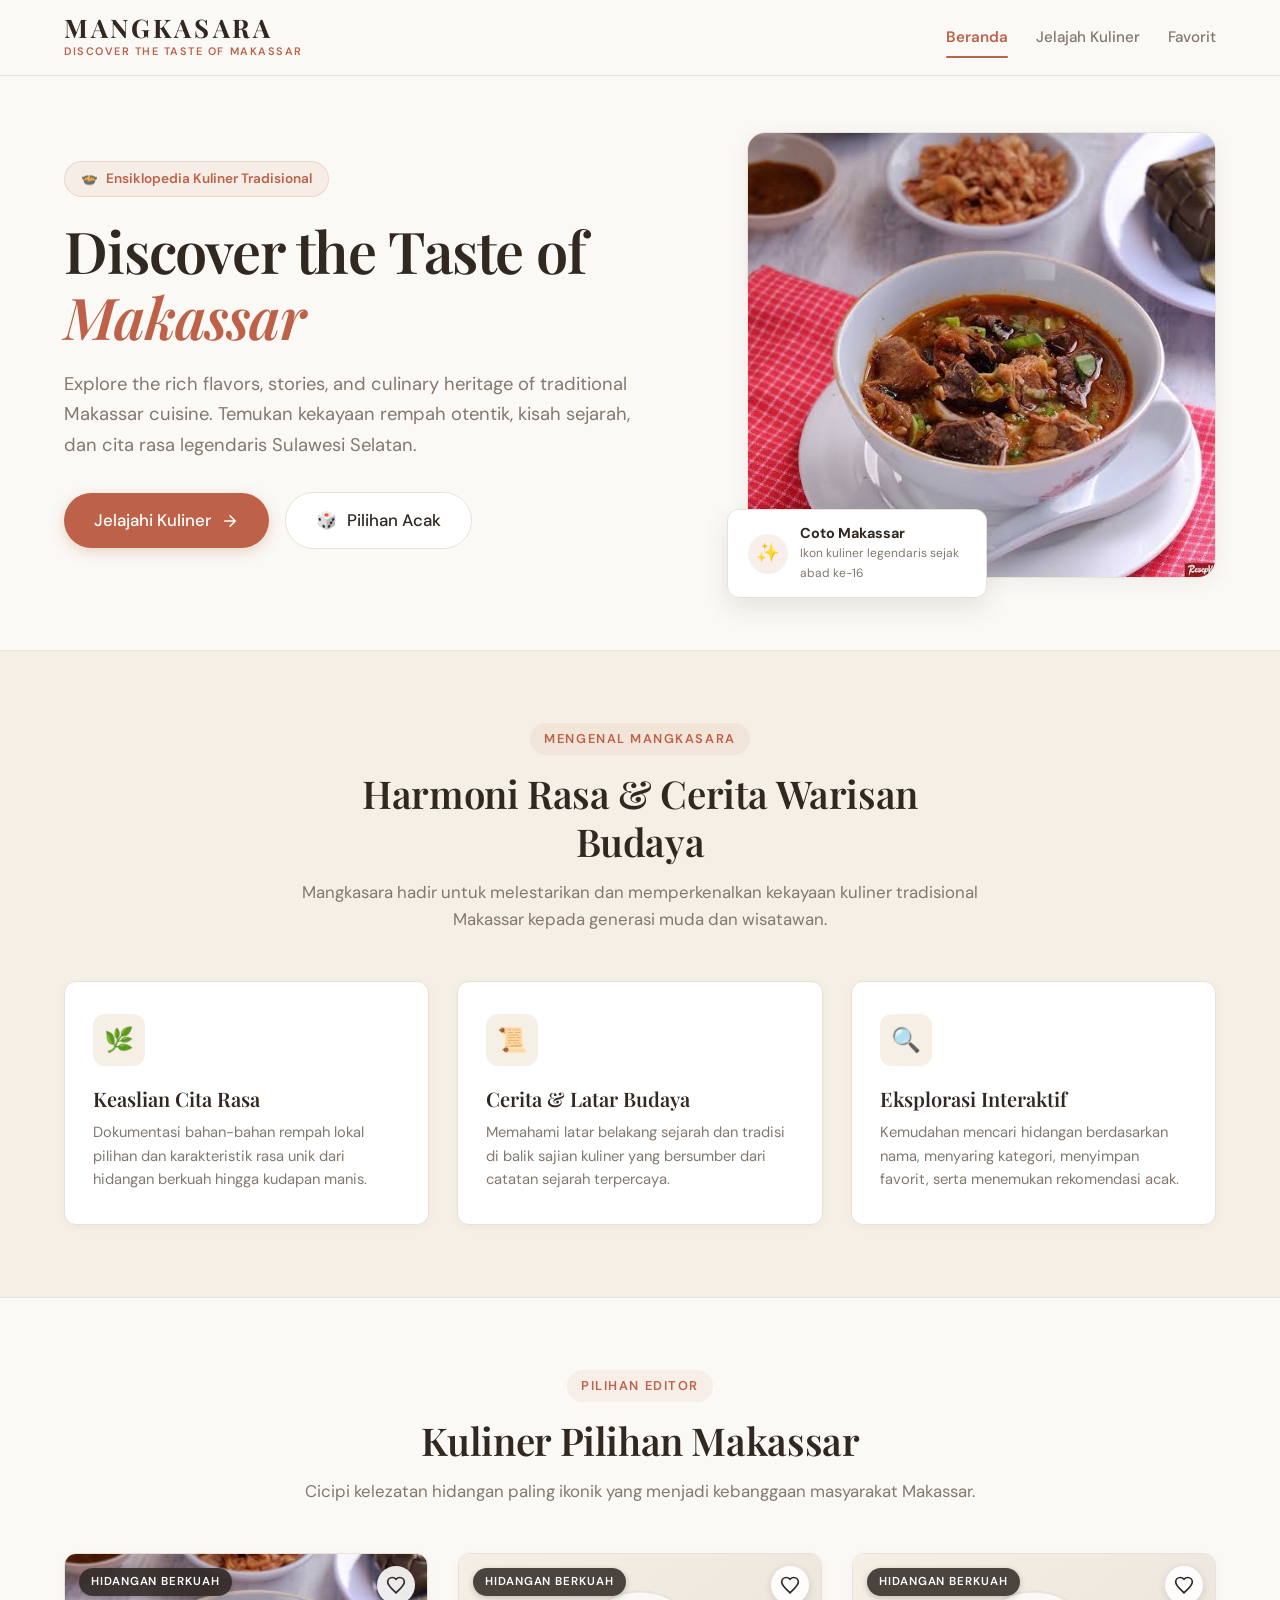
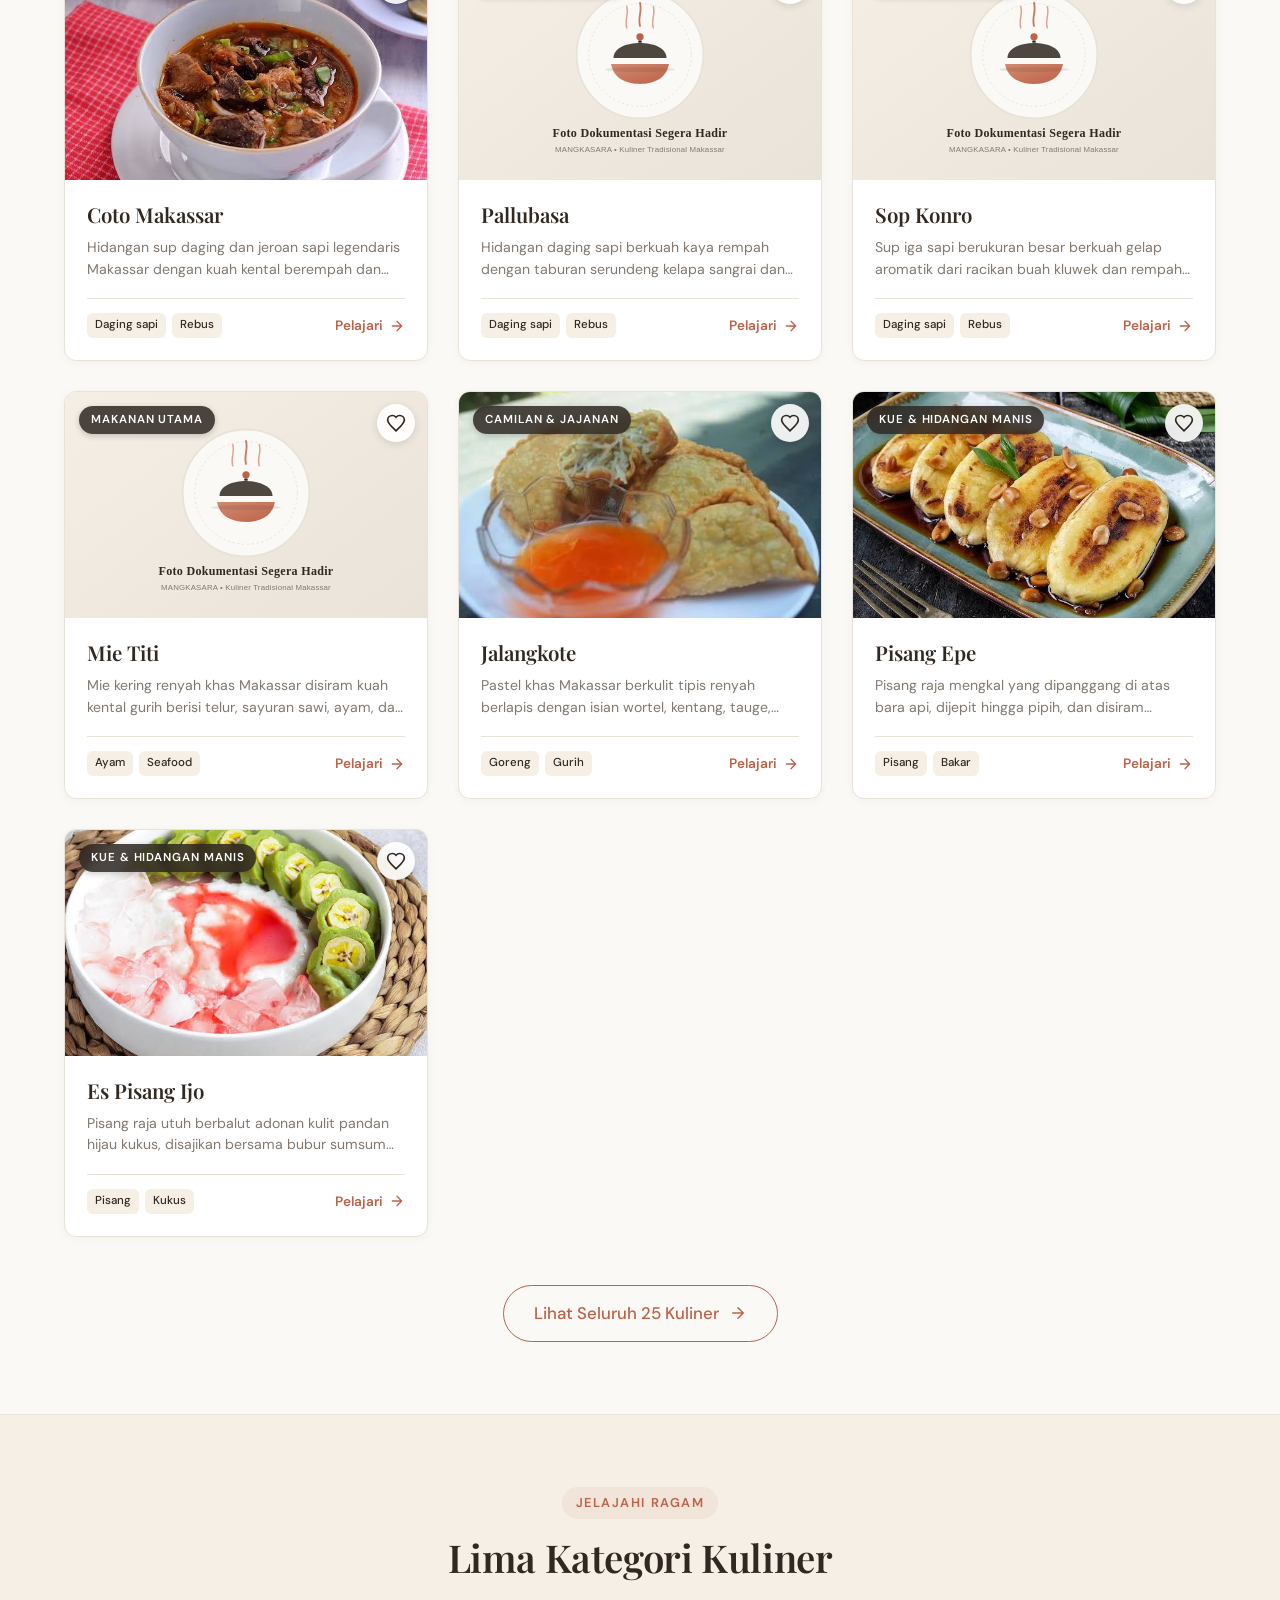
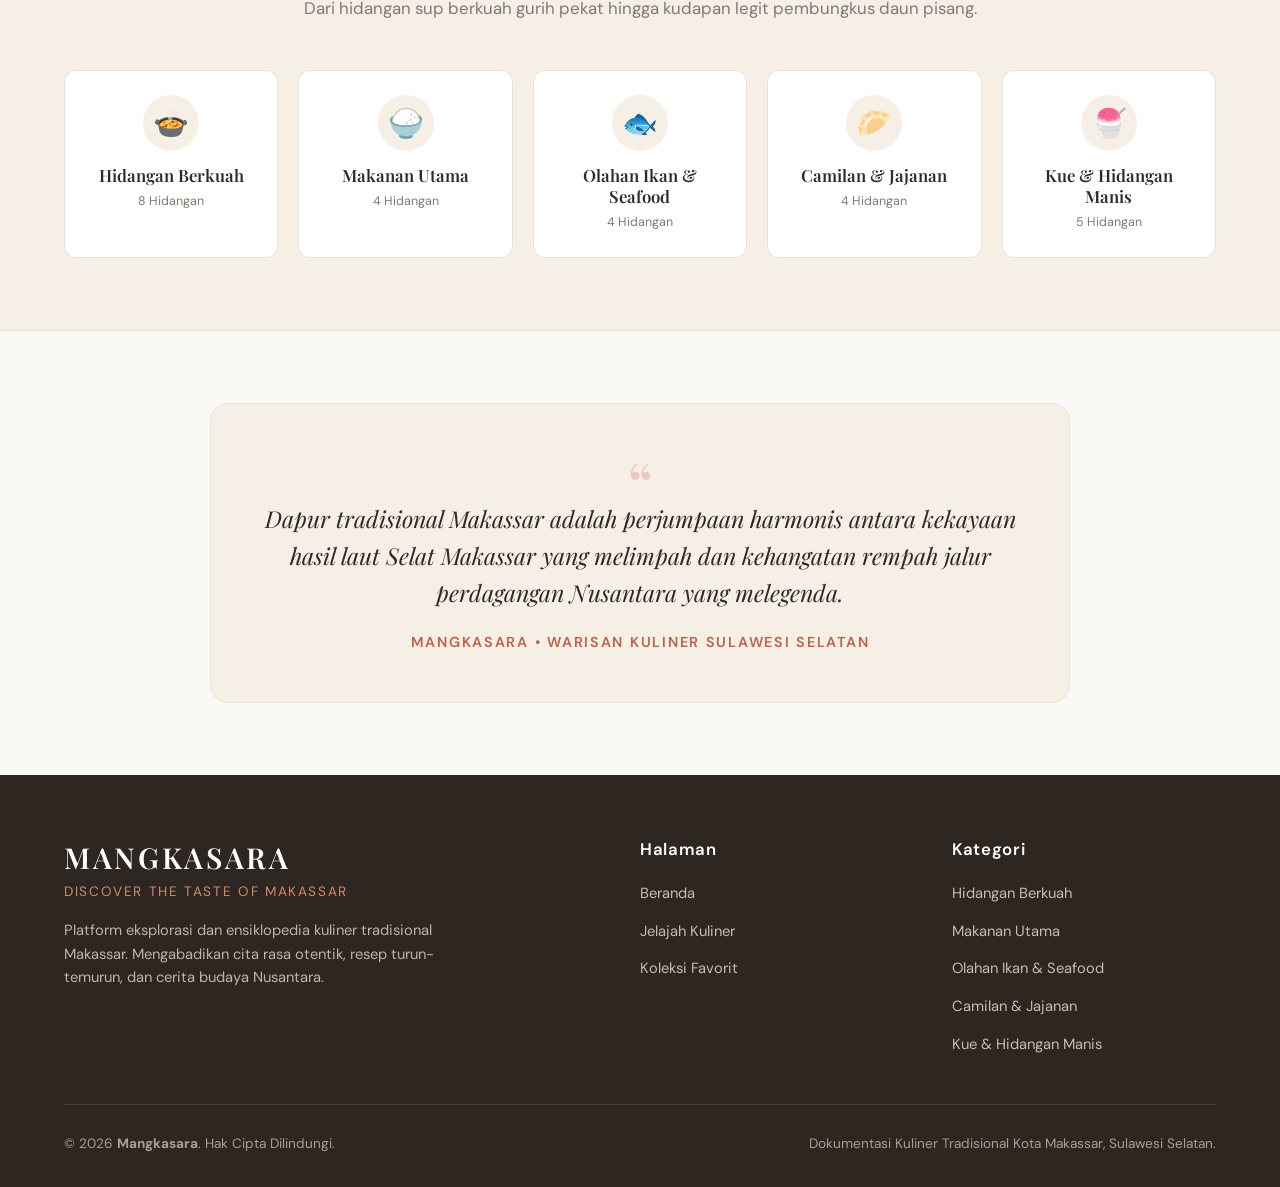
==== index.html @ ca2f007d "Version 1.0" ====
<!DOCTYPE html>
<html lang="id">
<head>
  <meta charset="UTF-8" />
  <meta name="viewport" content="width=device-width, initial-scale=1.0" />
  <meta name="description" content="Mangkasara — Platform eksplorasi dan ensiklopedia kuliner tradisional Makassar. Discover the Taste of Makassar." />
  <title>Mangkasara — Discover the Taste of Makassar</title>

  <!-- Favicon & Identitas Dokumen -->
  <link rel="icon" type="image/svg+xml" href="assets/images/placeholder-food.svg" />

  <!-- Stylesheet Proyek Mangkasara -->
  <link rel="stylesheet" href="css/style.css" />
  <link rel="stylesheet" href="css/components.css" />
  <link rel="stylesheet" href="css/responsive.css" />
</head>
<body>

  <!--
    ============================================================================
    NAVBAR / HEADER NAVIGASI UTAMA
    ============================================================================
    Navbar berisi identitas brand Mangkasara, menu navigasi utama (Beranda,
    Jelajah Kuliner, Favorit), serta tombol toggle menu untuk layar mobile.
  -->
  <header class="site-header">
    <div class="container nav-container">
      <!-- Identitas Brand Mangkasara -->
      <a href="index.html" class="brand-link" aria-label="Mangkasara Beranda">
        <span class="brand-wordmark">MANGKASARA</span>
        <span class="brand-tagline">Discover the Taste of Makassar</span>
      </a>

      <!-- Tombol Hamburger untuk Layar Mobile -->
      <button 
        type="button" 
        class="btn-mobile-menu" 
        aria-label="Buka menu navigasi" 
        aria-expanded="false"
      >
        <span></span>
        <span></span>
        <span></span>
      </button>

      <!-- Menu Navigasi Utama -->
      <nav class="nav-menu" aria-label="Navigasi Utama">
        <ul class="nav-list">
          <li>
            <a href="index.html" class="nav-link active">Beranda</a>
          </li>
          <li>
            <a href="explore.html" class="nav-link">Jelajah Kuliner</a>
          </li>
          <li>
            <a href="favorites.html" class="nav-link">
              <span>Favorit</span>
              <!-- Badge jumlah favorit otomatis dihitung oleh navbar.js -->
              <span class="favorites-count-badge" style="display: none;">0</span>
            </a>
          </li>
        </ul>
      </nav>
    </div>
  </header>

  <!-- Latar belakang gelap saat menu mobile terbuka -->
  <div class="nav-backdrop"></div>

  <main>
    <!--
      ==========================================================================
      HERO SECTION (BAGIAN UTAMA BERANDA)
      ==========================================================================
      Layout dua kolom di desktop yang menyandingkan pesan utama produk dengan
      fotografi kuliner asli Makassar dari aset tim (Coto Makassar).
    -->
    <section class="hero-section" aria-labelledby="hero-title">
      <div class="container hero-grid">
        <!-- Kolom Teks & Aksi -->
        <div class="hero-content">
          <div class="hero-badge">
            <span aria-hidden="true">🍲</span>
            <span>Ensiklopedia Kuliner Tradisional</span>
          </div>
          <h1 id="hero-title" class="hero-title">
            Discover the Taste of <span>Makassar</span>
          </h1>
          <p class="hero-description">
            Explore the rich flavors, stories, and culinary heritage of traditional Makassar cuisine. 
            Temukan kekayaan rempah otentik, kisah sejarah, dan cita rasa legendaris Sulawesi Selatan.
          </p>
          <div class="hero-actions">
            <a href="explore.html" class="btn btn-primary btn-lg">
              <span>Jelajahi Kuliner</span>
              <svg class="arrow-icon" viewBox="0 0 24 24" width="18" height="18" fill="none" stroke="currentColor" stroke-width="2" stroke-linecap="round" stroke-linejoin="round">
                <path d="M5 12h14M12 5l7 7-7 7" />
              </svg>
            </a>
            <a href="explore.html?random=true" class="btn btn-secondary btn-lg">
              <span aria-hidden="true">🎲</span>
              <span>Pilihan Acak</span>
            </a>
          </div>
        </div>

        <!-- Kolom Fotografi Kuliner Asli -->
        <div class="hero-media">
          <div class="hero-image-wrapper">
            <img 
              src="assets/images/coto.jpg" 
              alt="Hidangan Coto Makassar kuah kental kaya rempah" 
              class="hero-image"
              onerror="this.onerror=null; this.src='assets/images/placeholder-food.svg';"
            />
          </div>
          <!-- Kartu floating estetis -->
          <div class="hero-floating-card">
            <div class="floating-icon" aria-hidden="true">✨</div>
            <div class="floating-text">
              <h4>Coto Makassar</h4>
              <p>Ikon kuliner legendaris sejak abad ke-16</p>
            </div>
          </div>
        </div>
      </div>
    </section>

    <!--
      ==========================================================================
      SECTION PILAR & PENGENALAN PRODUK
      ==========================================================================
      Menjelaskan tujuan dan identitas Mangkasara sebagai platform dokumentasi
      dan ensiklopedia kuliner, bukan aplikasi pemesanan atau direktori restoran.
    -->
    <section class="section section-alt" aria-labelledby="pillars-heading">
      <div class="container">
        <div class="section-header">
          <span class="section-badge">Mengenal Mangkasara</span>
          <h2 id="pillars-heading" class="section-title">Harmoni Rasa & Cerita Warisan Budaya</h2>
          <p class="section-subtitle">
            Mangkasara hadir untuk melestarikan dan memperkenalkan kekayaan kuliner tradisional Makassar kepada generasi muda dan wisatawan.
          </p>
        </div>

        <div class="pillars-grid">
          <div class="pillar-card">
            <div class="pillar-icon" aria-hidden="true">🌿</div>
            <h3 class="pillar-title">Keaslian Cita Rasa</h3>
            <p class="pillar-desc">
              Dokumentasi bahan-bahan rempah lokal pilihan dan karakteristik rasa unik dari hidangan berkuah hingga kudapan manis.
            </p>
          </div>

          <div class="pillar-card">
            <div class="pillar-icon" aria-hidden="true">📜</div>
            <h3 class="pillar-title">Cerita & Latar Budaya</h3>
            <p class="pillar-desc">
              Memahami latar belakang sejarah dan tradisi di balik sajian kuliner yang bersumber dari catatan sejarah terpercaya.
            </p>
          </div>

          <div class="pillar-card">
            <div class="pillar-icon" aria-hidden="true">🔍</div>
            <h3 class="pillar-title">Eksplorasi Interaktif</h3>
            <p class="pillar-desc">
              Kemudahan mencari hidangan berdasarkan nama, menyaring kategori, menyimpan favorit, serta menemukan rekomendasi acak.
            </p>
          </div>
        </div>
      </div>
    </section>

    <!--
      ==========================================================================
      SECTION KULINER PILIHAN (FEATURED CULINARY)
      ==========================================================================
      Menampilkan hidangan yang ditandai featured: true dari dataset makanan.
      Elemen #featured-food-list akan diisi secara dinamis oleh JavaScript.
    -->
    <section class="section" aria-labelledby="featured-heading">
      <div class="container">
        <div class="section-header">
          <span class="section-badge">Pilihan Editor</span>
          <h2 id="featured-heading" class="section-title">Kuliner Pilihan Makassar</h2>
          <p class="section-subtitle">
            Cicipi kelezatan hidangan paling ikonik yang menjadi kebanggaan masyarakat Makassar.
          </p>
        </div>

        <!-- Kontainer kartu kuliner unggulan (diisi oleh home.js) -->
        <div id="featured-food-list" class="food-grid"></div>

        <div style="text-align: center; margin-top: 48px;">
          <a href="explore.html" class="btn btn-outline btn-lg">
            <span>Lihat Seluruh 25 Kuliner</span>
            <svg class="arrow-icon" viewBox="0 0 24 24" width="18" height="18" fill="none" stroke="currentColor" stroke-width="2" stroke-linecap="round" stroke-linejoin="round">
              <path d="M5 12h14M12 5l7 7-7 7" />
            </svg>
          </a>
        </div>
      </div>
    </section>

    <!--
      ==========================================================================
      SECTION KATEGORI KULINER
      ==========================================================================
      Menampilkan 5 kategori utama. Menekan salah satu kategori akan mengarahkan
      ke halaman Explore dengan kategori tersebut terpilih secara otomatis.
    -->
    <section class="section section-alt" aria-labelledby="categories-heading">
      <div class="container">
        <div class="section-header">
          <span class="section-badge">Jelajahi Ragam</span>
          <h2 id="categories-heading" class="section-title">Lima Kategori Kuliner</h2>
          <p class="section-subtitle">
            Dari hidangan sup berkuah gurih pekat hingga kudapan legit pembungkus daun pisang.
          </p>
        </div>

        <!-- Kontainer kartu kategori (diisi oleh home.js) -->
        <div id="category-list" class="categories-grid"></div>
      </div>
    </section>

    <!--
      ==========================================================================
      SECTION EDITORIAL / KUTIPAN BUDAYA
      ==========================================================================
      Memperkuat kesan editorial dan penghormatan terhadap tradisi kuliner lokal.
    -->
    <section class="section" aria-label="Kutipan Budaya Makassar">
      <div class="container">
        <div class="editorial-quote-box">
          <div class="quote-symbol" aria-hidden="true">“</div>
          <p class="editorial-text">
            Dapur tradisional Makassar adalah perjumpaan harmonis antara kekayaan hasil laut Selat Makassar yang melimpah dan kehangatan rempah jalur perdagangan Nusantara yang melegenda.
          </p>
          <div class="editorial-author">
            MANGKASARA • Warisan Kuliner Sulawesi Selatan
          </div>
        </div>
      </div>
    </section>
  </main>

  <!--
    ============================================================================
    FOOTER EDITORIAL
    ============================================================================
    Bagian penutup halaman yang berisi identitas brand, tagline, tautan cepat,
    serta pernyataan hak cipta dan pelestarian budaya.
  -->
  <footer class="site-footer">
    <div class="container">
      <div class="footer-grid">
        <!-- Kolom Brand & Tagline -->
        <div class="footer-brand">
          <h3 class="font-serif">MANGKASARA</h3>
          <div class="footer-tagline">Discover the Taste of Makassar</div>
          <p class="footer-desc">
            Platform eksplorasi dan ensiklopedia kuliner tradisional Makassar. Mengabadikan cita rasa otentik, resep turun-temurun, dan cerita budaya Nusantara.
          </p>
        </div>

        <!-- Kolom Navigasi Halaman -->
        <div class="footer-nav">
          <h4 class="footer-heading">Halaman</h4>
          <ul class="footer-links">
            <li><a href="index.html">Beranda</a></li>
            <li><a href="explore.html">Jelajah Kuliner</a></li>
            <li><a href="favorites.html">Koleksi Favorit</a></li>
          </ul>
        </div>

        <!-- Kolom Kategori Kuliner -->
        <div class="footer-categories">
          <h4 class="footer-heading">Kategori</h4>
          <ul class="footer-links">
            <li><a href="explore.html?category=1">Hidangan Berkuah</a></li>
            <li><a href="explore.html?category=2">Makanan Utama</a></li>
            <li><a href="explore.html?category=3">Olahan Ikan & Seafood</a></li>
            <li><a href="explore.html?category=4">Camilan & Jajanan</a></li>
            <li><a href="explore.html?category=5">Kue & Hidangan Manis</a></li>
          </ul>
        </div>
      </div>

      <!-- Baris Hak Cipta Bawah -->
      <div class="footer-bottom">
        <div>
          &copy; 2026 <strong>Mangkasara</strong>. Hak Cipta Dilindungi.
        </div>
        <div>
          Dokumentasi Kuliner Tradisional Kota Makassar, Sulawesi Selatan.
        </div>
      </div>
    </div>
  </footer>

  <!--
    ============================================================================
    SKRIP JAVASCRIPT PROYEK
    ============================================================================
    Disusun secara terstruktur mulai dari data master, utilitas penyimpanan,
    komponen antarmuka, hingga logika spesifik halaman beranda.
  -->
  <script src="js/data/categories.js"></script>
  <script src="js/data/foods.js"></script>
  <script src="js/utils/storage.js"></script>
  <script src="js/components/food-card.js"></script>
  <script src="js/components/navbar.js"></script>
  <script src="js/pages/home.js"></script>

</body>
</html>
---- css/style.css ----
/**
 * ==============================================================================
 * MANGKASARA — STYLESHEET UTAMA & DESIGN SYSTEM
 * ==============================================================================
 * File ini mendefinisikan:
 * 1. Design Tokens (Variabel CSS untuk warna, font, radius, dan bayangan).
 * 2. CSS Reset modern untuk konsistensi antar-browser.
 * 3. Tipografi hirarki (Playfair Display untuk judul, DM Sans untuk teks isi).
 * 4. Komposisi layout container dan section grid.
 * ==============================================================================
 */

/* -------------------------------------------------------------------------- */
/* 1. IMPOR FONT EKSTERNAL (GOOGLE FONTS DENGAN FALLBACK AMAN)                 */
/* -------------------------------------------------------------------------- */
@import url('https://fonts.googleapis.com/css2?family=DM+Sans:ital,opsz,wght@0,9..40,400;0,9..40,500;0,9..40,600;0,9..40,700;1,9..40,400&family=Playfair+Display:ital,wght@0,400;0,600;0,700;1,400&display=swap');

/* -------------------------------------------------------------------------- */
/* 2. DESIGN TOKENS (CSS VARIABLES)                                           */
/* -------------------------------------------------------------------------- */
/*
  CSS Custom Properties (:root) memungkinkan kita menggunakan nilai warna
  yang seragam di seluruh aplikasi. Jika ada penyesuaian tema di kemudian hari,
  tim hanya perlu memperbarui nilai variabel di blok ini.
*/
:root {
  /* Palet Warna Mandatori Sesuai PRD */
  --color-bg: #FBF9F5;              /* Warm cream: Latar belakang utama halaman */
  --color-section: #F5EFE6;         /* Soft beige: Latar belakang section alternatif */
  --color-primary: #BD6249;         /* Terracotta: Warna aksen brand utama */
  --color-primary-soft: #D18A70;    /* Muted terracotta: Aksen lembut untuk hover/tag */
  --color-text: #302821;            /* Dark brown: Teks utama dengan kontras tinggi */
  --color-muted: #82786F;           /* Warm gray: Teks sekunder, deskripsi, & placeholder */
  --color-border: #E9E2D9;          /* Soft beige-gray: Garis batas kartu dan pemisah */
  --color-footer: #2D2621;          /* Deep brown: Latar belakang footer elegan */
  --color-footer-text: #F7F2EA;     /* Warm white: Teks di atas latar gelap footer */

  /* Warna Tambahan Pendukung Interaksi */
  --color-white: #FFFFFF;
  --color-danger: #C0392B;
  --color-danger-bg: #FDEDEC;
  --color-success: #27AE60;

  /* Font Families */
  --font-serif: 'Playfair Display', Georgia, 'Times New Roman', serif;
  --font-sans: 'DM Sans', -apple-system, BlinkMacSystemFont, 'Segoe UI', Roboto, Helvetica, Arial, sans-serif;

  /* Spasi dan Layout */
  --container-max-width: 1200px;
  --header-height: 76px;
  
  /* Efek Bayangan (Box Shadows) yang Halus */
  --shadow-subtle: 0 2px 8px rgba(48, 40, 33, 0.04);
  --shadow-card: 0 4px 20px rgba(48, 40, 33, 0.06);
  --shadow-hover: 0 10px 30px rgba(189, 98, 73, 0.12);
  --shadow-modal: 0 20px 40px rgba(45, 38, 33, 0.25);

  /* Radius Sudut (Border Radius) yang Lembut */
  --radius-sm: 6px;
  --radius-md: 12px;
  --radius-lg: 18px;
  --radius-full: 9999px;

  /* Transisi Halus */
  --transition-fast: 0.2s ease;
  --transition-normal: 0.3s cubic-bezier(0.16, 1, 0.3, 1);
}

/* -------------------------------------------------------------------------- */
/* 3. MODERN CSS RESET                                                        */
/* -------------------------------------------------------------------------- */
*,
*::before,
*::after {
  box-sizing: border-box;
  margin: 0;
  padding: 0;
}

html {
  font-size: 16px;
  scroll-behavior: smooth;
  -webkit-text-size-adjust: 100%;
}

body {
  min-height: 100vh;
  background-color: var(--color-bg);
  color: var(--color-text);
  font-family: var(--font-sans);
  font-size: 1rem;
  line-height: 1.6;
  text-rendering: optimizeLegibility;
  -webkit-font-smoothing: antialiased;
  -moz-osx-font-smoothing: grayscale;
  display: flex;
  flex-direction: column;
}

main {
  flex: 1 0 auto;
}

img,
picture,
video,
svg {
  display: block;
  max-width: 100%;
  height: auto;
}

input,
button,
textarea,
select {
  font: inherit;
  color: inherit;
}

button {
  cursor: pointer;
  background: none;
  border: none;
}

a {
  color: inherit;
  text-decoration: none;
  transition: color var(--transition-fast);
}

ul,
ol {
  list-style: none;
}

/* -------------------------------------------------------------------------- */
/* 4. TIPOGRAFI HIRARKI (EDITORIAL CULINARY STYLE)                            */
/* -------------------------------------------------------------------------- */
h1, h2, h3, h4, .font-serif {
  font-family: var(--font-serif);
  color: var(--color-text);
  font-weight: 600;
  line-height: 1.25;
}

h1 {
  font-size: clamp(2.2rem, 4vw + 1rem, 3.5rem);
  letter-spacing: -0.02em;
}

h2 {
  font-size: clamp(1.8rem, 2.5vw + 0.8rem, 2.4rem);
  letter-spacing: -0.01em;
}

h3 {
  font-size: 1.4rem;
}

h4 {
  font-size: 1.15rem;
}

p {
  color: var(--color-text);
  margin-bottom: 1rem;
}

p:last-child {
  margin-bottom: 0;
}

.text-muted {
  color: var(--color-muted);
}

.text-primary {
  color: var(--color-primary);
}

/* -------------------------------------------------------------------------- */
/* 5. STRUKTUR CONTAINER & SECTION                                            */
/* -------------------------------------------------------------------------- */
/*
  Container digunakan untuk membungkus konten utama agar tidak melebar
  melebihi batas maksimal layar lebar (1200px) dan memiliki padding kiri-kanan
  yang nyaman di layar mobile.
*/
.container {
  width: 100%;
  max-width: var(--container-max-width);
  margin-left: auto;
  margin-right: auto;
  padding-left: 24px;
  padding-right: 24px;
}

.section {
  padding-top: 72px;
  padding-bottom: 72px;
}

.section-alt {
  background-color: var(--color-section);
  border-top: 1px solid var(--color-border);
  border-bottom: 1px solid var(--color-border);
}

.section-header {
  text-align: center;
  max-width: 680px;
  margin-left: auto;
  margin-right: auto;
  margin-bottom: 48px;
}

.section-badge {
  display: inline-block;
  font-size: 0.8rem;
  font-weight: 600;
  text-transform: uppercase;
  letter-spacing: 0.12em;
  color: var(--color-primary);
  background-color: rgba(189, 98, 73, 0.08);
  padding: 6px 14px;
  border-radius: var(--radius-full);
  margin-bottom: 14px;
}

.section-title {
  margin-bottom: 14px;
}

.section-subtitle {
  color: var(--color-muted);
  font-size: 1.05rem;
}

/* -------------------------------------------------------------------------- */
/* 6. TOMBOL (BUTTONS)                                                        */
/* -------------------------------------------------------------------------- */
.btn {
  display: inline-flex;
  align-items: center;
  justify-content: center;
  gap: 10px;
  padding: 12px 24px;
  font-size: 0.95rem;
  font-weight: 500;
  border-radius: var(--radius-full);
  transition: all var(--transition-fast);
  text-decoration: none;
  white-space: nowrap;
}

.btn:focus-visible {
  outline: 3px solid var(--color-primary-soft);
  outline-offset: 2px;
}

.btn-primary {
  background-color: var(--color-primary);
  color: #FFFFFF;
  box-shadow: 0 4px 14px rgba(189, 98, 73, 0.25);
}

.btn-primary:hover {
  background-color: #A9533B;
  color: #FFFFFF;
  transform: translateY(-2px);
  box-shadow: 0 6px 20px rgba(189, 98, 73, 0.35);
}

.btn-secondary {
  background-color: #FFFFFF;
  color: var(--color-text);
  border: 1px solid var(--color-border);
}

.btn-secondary:hover {
  background-color: var(--color-section);
  border-color: var(--color-primary-soft);
  color: var(--color-primary);
}

.btn-outline {
  border: 1px solid var(--color-primary);
  color: var(--color-primary);
  background: transparent;
}

.btn-outline:hover {
  background-color: var(--color-primary);
  color: #FFFFFF;
}

.btn-sm {
  padding: 8px 16px;
  font-size: 0.85rem;
}

.btn-lg {
  padding: 14px 30px;
  font-size: 1.05rem;
}
---- css/components.css ----
/**
 * ==============================================================================
 * MANGKASARA — STYLESHEET KOMPONEN UI
 * ==============================================================================
 * File ini mengatur gaya tampilan untuk komponen-komponen antarmuka:
 * 1. Navbar & Header Navigasi.
 * 2. Food Card (Kartu Makanan) & Tag Kuliner.
 * 3. Category Card (Kartu Kategori).
 * 4. Hero Section & Media Komposisi.
 * 5. Explore Toolbar (Pencarian & Pill Filter Kategori).
 * 6. Modal / Pop-up Random Culinary.
 * 7. Halaman Detail Kuliner (Hero, Bahan, Cerita Budaya, Sumber).
 * 8. Halaman Favorit (Empty State & Manajemen Koleksi).
 * 9. Footer Editorial.
 * ==============================================================================
 */

/* -------------------------------------------------------------------------- */
/* 1. NAVBAR & HEADER                                                         */
/* -------------------------------------------------------------------------- */
.site-header {
  position: sticky;
  top: 0;
  z-index: 100;
  background-color: rgba(251, 249, 245, 0.95);
  backdrop-filter: blur(8px);
  -webkit-backdrop-filter: blur(8px);
  border-bottom: 1px solid var(--color-border);
  height: var(--header-height);
  transition: all var(--transition-fast);
}

.nav-container {
  display: flex;
  align-items: center;
  justify-content: space-between;
  height: 100%;
}

/* Brand Wordmark Mangkasara */
.brand-link {
  display: flex;
  flex-direction: column;
  text-decoration: none;
}

.brand-wordmark {
  font-family: var(--font-serif);
  font-size: 1.6rem;
  font-weight: 700;
  letter-spacing: 0.12em;
  color: var(--color-text);
  line-height: 1;
}

.brand-tagline {
  font-size: 0.68rem;
  text-transform: uppercase;
  letter-spacing: 0.14em;
  color: var(--color-primary);
  font-weight: 600;
  margin-top: 3px;
}

/* Menu Navigasi Desktop */
.nav-menu {
  display: flex;
  align-items: center;
  gap: 32px;
}

.nav-list {
  display: flex;
  align-items: center;
  gap: 28px;
}

.nav-link {
  position: relative;
  font-size: 0.95rem;
  font-weight: 500;
  color: var(--color-muted);
  padding: 8px 0;
  transition: color var(--transition-fast);
  display: inline-flex;
  align-items: center;
  gap: 6px;
}

.nav-link:hover {
  color: var(--color-primary);
}

.nav-link.active {
  color: var(--color-primary);
  font-weight: 600;
}

/* Garis bawah animasi untuk link aktif */
.nav-link.active::after {
  content: '';
  position: absolute;
  bottom: 0;
  left: 0;
  width: 100%;
  height: 2px;
  background-color: var(--color-primary);
  border-radius: var(--radius-full);
}

/* Badge Indikator Jumlah Favorit */
.favorites-count-badge {
  display: inline-flex;
  align-items: center;
  justify-content: center;
  min-width: 18px;
  height: 18px;
  padding: 0 5px;
  font-size: 0.72rem;
  font-weight: 700;
  color: #FFFFFF;
  background-color: var(--color-primary);
  border-radius: var(--radius-full);
  line-height: 1;
}

/* Tombol Hamburger Menu Mobile */
.btn-mobile-menu {
  display: none; /* Disembunyikan di desktop */
  flex-direction: column;
  justify-content: center;
  gap: 5px;
  width: 40px;
  height: 40px;
  padding: 8px;
  background: transparent;
  border-radius: var(--radius-sm);
  z-index: 101;
}

.btn-mobile-menu span {
  display: block;
  width: 100%;
  height: 2px;
  background-color: var(--color-text);
  border-radius: 2px;
  transition: transform 0.3s ease, opacity 0.3s ease;
}

.btn-mobile-menu.is-active span:nth-child(1) {
  transform: translateY(7px) rotate(45deg);
}
.btn-mobile-menu.is-active span:nth-child(2) {
  opacity: 0;
}
.btn-mobile-menu.is-active span:nth-child(3) {
  transform: translateY(-7px) rotate(-45deg);
}

.nav-backdrop {
  display: none;
}

/* -------------------------------------------------------------------------- */
/* 2. HERO SECTION HOMEPAGE                                                   */
/* -------------------------------------------------------------------------- */
.hero-section {
  padding-top: 56px;
  padding-bottom: 72px;
  overflow: hidden;
}

.hero-grid {
  display: grid;
  grid-template-columns: 1.15fr 0.85fr;
  align-items: center;
  gap: 48px;
}

.hero-content {
  max-width: 580px;
}

.hero-badge {
  display: inline-flex;
  align-items: center;
  gap: 8px;
  font-size: 0.85rem;
  font-weight: 600;
  color: var(--color-primary);
  background-color: rgba(189, 98, 73, 0.08);
  border: 1px solid rgba(189, 98, 73, 0.18);
  padding: 6px 16px;
  border-radius: var(--radius-full);
  margin-bottom: 20px;
}

.hero-title {
  font-size: clamp(2.4rem, 4.5vw, 3.6rem);
  line-height: 1.15;
  margin-bottom: 20px;
  color: var(--color-text);
}

.hero-title span {
  color: var(--color-primary);
  font-style: italic;
}

.hero-description {
  font-size: 1.15rem;
  color: var(--color-muted);
  line-height: 1.65;
  margin-bottom: 32px;
}

.hero-actions {
  display: flex;
  align-items: center;
  gap: 16px;
  flex-wrap: wrap;
}

/* Media Gambar Hero */
.hero-media {
  position: relative;
}

.hero-image-wrapper {
  position: relative;
  border-radius: var(--radius-lg);
  overflow: hidden;
  box-shadow: var(--shadow-card);
  border: 1px solid var(--color-border);
  background-color: var(--color-section);
  aspect-ratio: 4 / 3.8;
}

.hero-image {
  width: 100%;
  height: 100%;
  object-fit: cover;
  transition: transform 0.8s cubic-bezier(0.16, 1, 0.3, 1);
}

.hero-image-wrapper:hover .hero-image {
  transform: scale(1.03);
}

/* Badge Mengambang pada Hero Media */
.hero-floating-card {
  position: absolute;
  bottom: -20px;
  left: -20px;
  background-color: #FFFFFF;
  padding: 14px 20px;
  border-radius: var(--radius-md);
  box-shadow: 0 10px 25px rgba(48, 40, 33, 0.1);
  border: 1px solid var(--color-border);
  display: flex;
  align-items: center;
  gap: 12px;
  max-width: 260px;
}

.floating-icon {
  width: 40px;
  height: 40px;
  border-radius: var(--radius-full);
  background-color: rgba(189, 98, 73, 0.1);
  color: var(--color-primary);
  display: flex;
  align-items: center;
  justify-content: center;
  font-size: 1.2rem;
  flex-shrink: 0;
}

.floating-text h4 {
  font-size: 0.9rem;
  font-family: var(--font-sans);
  font-weight: 700;
  margin-bottom: 2px;
}

.floating-text p {
  font-size: 0.75rem;
  color: var(--color-muted);
  margin: 0;
}

/* -------------------------------------------------------------------------- */
/* 3. INTRODUCTION / PILLARS SECTION                                          */
/* -------------------------------------------------------------------------- */
.pillars-grid {
  display: grid;
  grid-template-columns: repeat(3, 1fr);
  gap: 28px;
}

.pillar-card {
  background-color: #FFFFFF;
  padding: 32px 28px;
  border-radius: var(--radius-md);
  border: 1px solid var(--color-border);
  box-shadow: var(--shadow-subtle);
  transition: transform var(--transition-fast), box-shadow var(--transition-fast);
}

.pillar-card:hover {
  transform: translateY(-4px);
  box-shadow: var(--shadow-card);
  border-color: var(--color-primary-soft);
}

.pillar-icon {
  width: 52px;
  height: 52px;
  border-radius: var(--radius-md);
  background-color: var(--color-section);
  color: var(--color-primary);
  display: flex;
  align-items: center;
  justify-content: center;
  font-size: 1.5rem;
  margin-bottom: 20px;
}

.pillar-title {
  font-size: 1.25rem;
  margin-bottom: 10px;
}

.pillar-desc {
  font-size: 0.92rem;
  color: var(--color-muted);
  line-height: 1.6;
}

/* -------------------------------------------------------------------------- */
/* 4. FOOD CARD COMPONENT (KARTU KULINER)                                     */
/* -------------------------------------------------------------------------- */
/*
  CSS Grid untuk kumpulan kartu makanan.
  Menggunakan repeat(auto-fill, minmax(320px, 1fr)) agar jumlah kolom
  menyesuaikan lebar layar secara fleksibel.
*/
.food-grid {
  display: grid;
  grid-template-columns: repeat(3, 1fr);
  gap: 30px;
}

.food-card {
  background-color: #FFFFFF;
  border-radius: var(--radius-md);
  border: 1px solid var(--color-border);
  overflow: hidden;
  box-shadow: var(--shadow-subtle);
  display: flex;
  flex-direction: column;
  transition: transform var(--transition-normal), box-shadow var(--transition-normal), border-color var(--transition-fast);
  position: relative;
}

.food-card:hover {
  transform: translateY(-6px);
  box-shadow: var(--shadow-hover);
  border-color: var(--color-primary-soft);
}

.food-card-media {
  position: relative;
  width: 100%;
  aspect-ratio: 16 / 10;
  overflow: hidden;
  background-color: var(--color-section);
}

.food-card-image-link {
  display: block;
  width: 100%;
  height: 100%;
}

.food-card-image {
  width: 100%;
  height: 100%;
  object-fit: cover;
  transition: transform 0.6s cubic-bezier(0.16, 1, 0.3, 1);
}

.food-card:hover .food-card-image {
  transform: scale(1.06);
}

.food-category-badge {
  position: absolute;
  top: 14px;
  left: 14px;
  background-color: rgba(45, 38, 33, 0.85);
  backdrop-filter: blur(4px);
  color: #FFFFFF;
  font-size: 0.72rem;
  font-weight: 600;
  text-transform: uppercase;
  letter-spacing: 0.08em;
  padding: 5px 12px;
  border-radius: var(--radius-full);
  z-index: 2;
  box-shadow: 0 2px 6px rgba(0, 0, 0, 0.2);
}

/* Tombol Favorit (Love Icon) pada Card */
.btn-favorite-toggle {
  position: absolute;
  top: 12px;
  right: 12px;
  width: 38px;
  height: 38px;
  border-radius: var(--radius-full);
  background-color: rgba(255, 255, 255, 0.9);
  backdrop-filter: blur(4px);
  display: flex;
  align-items: center;
  justify-content: center;
  box-shadow: 0 2px 8px rgba(0, 0, 0, 0.12);
  z-index: 2;
  transition: transform var(--transition-fast), background-color var(--transition-fast);
}

.btn-favorite-toggle:hover {
  transform: scale(1.1);
  background-color: #FFFFFF;
}

.btn-favorite-toggle .heart-icon {
  fill: transparent;
  stroke: var(--color-text);
  stroke-width: 2;
  transition: fill 0.25s ease, stroke 0.25s ease, transform 0.25s ease;
}

/* Status Ketika Makanan Sudah Masuk Favorit */
.btn-favorite-toggle.is-favorite .heart-icon {
  fill: var(--color-danger);
  stroke: var(--color-danger);
  transform: scale(1.08);
}

.food-card-content {
  padding: 22px;
  display: flex;
  flex-direction: column;
  flex: 1 0 auto;
}

.food-card-title {
  font-size: 1.28rem;
  margin-bottom: 8px;
  line-height: 1.3;
}

.food-card-title a {
  color: var(--color-text);
}

.food-card-title a:hover {
  color: var(--color-primary);
}

.food-card-description {
  font-size: 0.88rem;
  color: var(--color-muted);
  line-height: 1.55;
  margin-bottom: 18px;
  display: -webkit-box;
  -webkit-line-clamp: 2;
  -webkit-box-orient: vertical;
  overflow: hidden;
  flex: 1 0 auto;
}

.food-card-footer {
  display: flex;
  align-items: center;
  justify-content: space-between;
  gap: 12px;
  padding-top: 14px;
  border-top: 1px solid var(--color-border);
}

.food-card-tags {
  display: flex;
  gap: 6px;
  flex-wrap: wrap;
}

.food-tag {
  font-size: 0.72rem;
  background-color: var(--color-section);
  color: var(--color-text);
  padding: 3px 8px;
  border-radius: var(--radius-sm);
  font-weight: 500;
}

.btn-card-detail {
  display: inline-flex;
  align-items: center;
  gap: 6px;
  font-size: 0.85rem;
  font-weight: 600;
  color: var(--color-primary);
  transition: gap var(--transition-fast), color var(--transition-fast);
}

.btn-card-detail:hover {
  color: #A9533B;
  gap: 9px;
}

/* -------------------------------------------------------------------------- */
/* 5. CATEGORY SECTION & CARDS                                                */
/* -------------------------------------------------------------------------- */
.categories-grid {
  display: grid;
  grid-template-columns: repeat(5, 1fr);
  gap: 20px;
}

.category-card {
  background-color: #FFFFFF;
  border: 1px solid var(--color-border);
  border-radius: var(--radius-md);
  padding: 24px 18px;
  text-align: center;
  text-decoration: none;
  transition: all var(--transition-normal);
  display: flex;
  flex-direction: column;
  align-items: center;
}

.category-card:hover {
  transform: translateY(-4px);
  border-color: var(--color-primary);
  box-shadow: var(--shadow-card);
}

.category-icon-box {
  width: 56px;
  height: 56px;
  border-radius: var(--radius-full);
  background-color: var(--color-section);
  display: flex;
  align-items: center;
  justify-content: center;
  font-size: 1.8rem;
  margin-bottom: 14px;
  transition: background-color var(--transition-fast);
}

.category-card:hover .category-icon-box {
  background-color: rgba(189, 98, 73, 0.12);
}

.category-card-name {
  font-size: 1.05rem;
  font-family: var(--font-serif);
  color: var(--color-text);
  margin-bottom: 6px;
}

.category-card-count {
  font-size: 0.78rem;
  color: var(--color-muted);
}

/* -------------------------------------------------------------------------- */
/* 6. EDITORIAL STORY SECTION                                                 */
/* -------------------------------------------------------------------------- */
.editorial-quote-box {
  max-width: 860px;
  margin: 0 auto;
  text-align: center;
  padding: 48px 32px;
  background-color: var(--color-section);
  border-radius: var(--radius-lg);
  border: 1px solid var(--color-border);
  position: relative;
}

.quote-symbol {
  font-family: var(--font-serif);
  font-size: 4rem;
  color: var(--color-primary-soft);
  opacity: 0.35;
  line-height: 1;
  margin-bottom: -16px;
}

.editorial-text {
  font-family: var(--font-serif);
  font-size: 1.45rem;
  line-height: 1.6;
  color: var(--color-text);
  font-style: italic;
  margin-bottom: 20px;
}

.editorial-author {
  font-size: 0.9rem;
  text-transform: uppercase;
  letter-spacing: 0.12em;
  font-weight: 600;
  color: var(--color-primary);
}

/* -------------------------------------------------------------------------- */
/* 7. EXPLORE TOOLBAR (SEARCH & FILTER PILLS)                                 */
/* -------------------------------------------------------------------------- */
.explore-toolbar {
  background-color: #FFFFFF;
  border: 1px solid var(--color-border);
  border-radius: var(--radius-lg);
  padding: 24px;
  margin-bottom: 40px;
  box-shadow: var(--shadow-subtle);
}

.explore-search-row {
  display: flex;
  align-items: center;
  gap: 16px;
  margin-bottom: 24px;
}

.search-input-wrapper {
  position: relative;
  flex: 1;
}

.search-icon {
  position: absolute;
  left: 18px;
  top: 50%;
  transform: translateY(-50%);
  color: var(--color-muted);
  pointer-events: none;
}

.search-input {
  width: 100%;
  height: 52px;
  padding: 0 48px 0 50px;
  border: 1px solid var(--color-border);
  border-radius: var(--radius-full);
  background-color: var(--color-bg);
  font-size: 1rem;
  color: var(--color-text);
  transition: all var(--transition-fast);
}

.search-input:focus {
  outline: none;
  border-color: var(--color-primary);
  background-color: #FFFFFF;
  box-shadow: 0 0 0 4px rgba(189, 98, 73, 0.12);
}

.btn-clear-search {
  position: absolute;
  right: 16px;
  top: 50%;
  transform: translateY(-50%);
  color: var(--color-muted);
  width: 24px;
  height: 24px;
  border-radius: var(--radius-full);
  display: none;
  align-items: center;
  justify-content: center;
}

.btn-clear-search:hover {
  color: var(--color-text);
}

/* Tombol Aksi Samping Toolbar */
.toolbar-actions {
  display: flex;
  gap: 12px;
}

/* Filter Kategori Pills */
.category-filter-wrapper {
  display: flex;
  align-items: center;
  justify-content: space-between;
  gap: 16px;
  flex-wrap: wrap;
}

.category-pills-list {
  display: flex;
  align-items: center;
  gap: 10px;
  flex-wrap: wrap;
}

.btn-category-pill {
  padding: 8px 18px;
  font-size: 0.88rem;
  font-weight: 500;
  border-radius: var(--radius-full);
  background-color: var(--color-bg);
  color: var(--color-muted);
  border: 1px solid var(--color-border);
  transition: all var(--transition-fast);
}

.btn-category-pill:hover {
  color: var(--color-primary);
  border-color: var(--color-primary-soft);
}

.btn-category-pill.active {
  background-color: var(--color-primary);
  color: #FFFFFF;
  border-color: var(--color-primary);
  box-shadow: 0 3px 10px rgba(189, 98, 73, 0.28);
}

.btn-reset-filter {
  font-size: 0.85rem;
  color: var(--color-muted);
  display: inline-flex;
  align-items: center;
  gap: 6px;
  padding: 8px 14px;
  border-radius: var(--radius-full);
  border: 1px dashed var(--color-border);
  transition: all var(--transition-fast);
}

.btn-reset-filter:hover {
  color: var(--color-primary);
  border-color: var(--color-primary);
  background-color: rgba(189, 98, 73, 0.04);
}

/* Status Jumlah Hasil Pencarian */
.explore-results-status {
  display: flex;
  align-items: center;
  justify-content: space-between;
  margin-bottom: 24px;
  font-size: 0.95rem;
  color: var(--color-muted);
}

/* -------------------------------------------------------------------------- */
/* 8. EMPTY STATE COMPONENT                                                   */
/* -------------------------------------------------------------------------- */
.empty-state {
  text-align: center;
  padding: 64px 24px;
  background-color: #FFFFFF;
  border-radius: var(--radius-lg);
  border: 1px dashed var(--color-border);
  max-width: 560px;
  margin: 32px auto;
}

.empty-state-icon {
  width: 72px;
  height: 72px;
  border-radius: var(--radius-full);
  background-color: var(--color-section);
  color: var(--color-primary);
  display: flex;
  align-items: center;
  justify-content: center;
  font-size: 2rem;
  margin: 0 auto 20px;
}

.empty-state-title {
  font-size: 1.4rem;
  margin-bottom: 10px;
}

.empty-state-desc {
  font-size: 0.95rem;
  color: var(--color-muted);
  margin-bottom: 24px;
  line-height: 1.6;
}

/* -------------------------------------------------------------------------- */
/* 9. MODAL RANDOM CULINARY                                                   */
/* -------------------------------------------------------------------------- */
.modal-backdrop {
  position: fixed;
  inset: 0;
  background-color: rgba(45, 38, 33, 0.65);
  backdrop-filter: blur(6px);
  -webkit-backdrop-filter: blur(6px);
  z-index: 200;
  display: none;
  align-items: center;
  justify-content: center;
  padding: 24px;
  opacity: 0;
  transition: opacity var(--transition-fast);
}

.modal-backdrop.is-open {
  display: flex;
  opacity: 1;
}

.modal-dialog {
  background-color: #FFFFFF;
  border-radius: var(--radius-lg);
  max-width: 520px;
  width: 100%;
  overflow: hidden;
  box-shadow: var(--shadow-modal);
  border: 1px solid var(--color-border);
  transform: scale(0.95);
  transition: transform var(--transition-normal);
  position: relative;
}

.modal-backdrop.is-open .modal-dialog {
  transform: scale(1);
}

.modal-close-btn {
  position: absolute;
  top: 14px;
  right: 14px;
  width: 36px;
  height: 36px;
  border-radius: var(--radius-full);
  background-color: rgba(255, 255, 255, 0.9);
  color: var(--color-text);
  display: flex;
  align-items: center;
  justify-content: center;
  z-index: 5;
  box-shadow: var(--shadow-subtle);
  transition: all var(--transition-fast);
}

.modal-close-btn:hover {
  background-color: var(--color-text);
  color: #FFFFFF;
}

.modal-media {
  width: 100%;
  aspect-ratio: 16 / 10;
  background-color: var(--color-section);
  position: relative;
  overflow: hidden;
}

.modal-image {
  width: 100%;
  height: 100%;
  object-fit: cover;
}

.modal-body {
  padding: 28px;
}

.modal-header-badge {
  display: inline-block;
  font-size: 0.75rem;
  font-weight: 600;
  text-transform: uppercase;
  color: var(--color-primary);
  margin-bottom: 8px;
}

.modal-title {
  font-size: 1.6rem;
  margin-bottom: 12px;
}

.modal-desc {
  font-size: 0.95rem;
  color: var(--color-muted);
  line-height: 1.6;
  margin-bottom: 24px;
}

.modal-actions {
  display: flex;
  gap: 12px;
}

/* -------------------------------------------------------------------------- */
/* 10. FOOD DETAIL PAGE STYLING                                               */
/* -------------------------------------------------------------------------- */
.detail-breadcrumb-bar {
  padding: 20px 0;
  border-bottom: 1px solid var(--color-border);
  margin-bottom: 36px;
}

.breadcrumb-list {
  display: flex;
  align-items: center;
  gap: 8px;
  font-size: 0.88rem;
  color: var(--color-muted);
}

.breadcrumb-list a:hover {
  color: var(--color-primary);
}

.breadcrumb-separator {
  color: var(--color-border);
}

.breadcrumb-current {
  color: var(--color-text);
  font-weight: 500;
}

/* Detail Hero Layout (2 Kolom) */
.detail-hero-grid {
  display: grid;
  grid-template-columns: 1fr 1fr;
  gap: 48px;
  align-items: start;
  margin-bottom: 56px;
}

.detail-media-container {
  position: relative;
  border-radius: var(--radius-lg);
  overflow: hidden;
  box-shadow: var(--shadow-card);
  border: 1px solid var(--color-border);
  background-color: var(--color-section);
  aspect-ratio: 4 / 3.2;
}

.detail-image {
  width: 100%;
  height: 100%;
  object-fit: cover;
}

.detail-info {
  display: flex;
  flex-direction: column;
}

.detail-meta-row {
  display: flex;
  align-items: center;
  justify-content: space-between;
  margin-bottom: 16px;
}

.detail-category-badge {
  font-size: 0.82rem;
  font-weight: 600;
  text-transform: uppercase;
  letter-spacing: 0.1em;
  color: var(--color-primary);
  background-color: rgba(189, 98, 73, 0.08);
  padding: 6px 14px;
  border-radius: var(--radius-full);
}

.btn-detail-favorite {
  display: inline-flex;
  align-items: center;
  gap: 8px;
  padding: 8px 16px;
  border-radius: var(--radius-full);
  background-color: #FFFFFF;
  border: 1px solid var(--color-border);
  font-size: 0.88rem;
  font-weight: 500;
  transition: all var(--transition-fast);
}

.btn-detail-favorite:hover {
  border-color: var(--color-primary-soft);
  color: var(--color-primary);
}

.btn-detail-favorite.is-favorite {
  background-color: var(--color-danger-bg);
  border-color: rgba(192, 57, 43, 0.3);
  color: var(--color-danger);
}

.btn-detail-favorite.is-favorite .heart-icon {
  fill: var(--color-danger);
  stroke: var(--color-danger);
}

.detail-title {
  font-size: clamp(2rem, 3.5vw, 2.8rem);
  line-height: 1.2;
  margin-bottom: 16px;
}

.detail-lead {
  font-size: 1.12rem;
  color: var(--color-muted);
  line-height: 1.65;
  margin-bottom: 28px;
}

/* Box Karakteristik Cita Rasa */
.detail-characteristics-card {
  background-color: var(--color-section);
  border: 1px solid var(--color-border);
  border-left: 4px solid var(--color-primary);
  border-radius: var(--radius-md);
  padding: 20px;
  margin-bottom: 24px;
}

.detail-characteristics-card h4 {
  font-size: 0.95rem;
  text-transform: uppercase;
  letter-spacing: 0.08em;
  color: var(--color-primary);
  margin-bottom: 6px;
}

.detail-characteristics-card p {
  font-size: 0.95rem;
  color: var(--color-text);
  line-height: 1.55;
  margin: 0;
}

/* Detail Content Section (Deskripsi, Bahan, Sejarah, Sumber) */
.detail-content-layout {
  display: grid;
  grid-template-columns: 2fr 1fr;
  gap: 48px;
  margin-bottom: 64px;
}

.detail-main-text {
  background-color: #FFFFFF;
  border: 1px solid var(--color-border);
  border-radius: var(--radius-lg);
  padding: 36px;
  box-shadow: var(--shadow-subtle);
}

.detail-section-block {
  margin-bottom: 36px;
}

.detail-section-block:last-child {
  margin-bottom: 0;
}

.detail-heading {
  font-size: 1.45rem;
  margin-bottom: 16px;
  padding-bottom: 10px;
  border-bottom: 1px solid var(--color-border);
}

.detail-prose p {
  font-size: 1.02rem;
  line-height: 1.75;
  color: var(--color-text);
  margin-bottom: 16px;
}

/* Box Khusus Sejarah & Budaya */
.detail-history-box {
  background-color: var(--color-section);
  border-radius: var(--radius-md);
  padding: 24px;
  border: 1px solid var(--color-border);
}

.detail-history-box h4 {
  color: var(--color-primary);
  margin-bottom: 10px;
  display: flex;
  align-items: center;
  gap: 8px;
}

/* Sidebar Bahan Utama & Sumber */
.detail-sidebar {
  display: flex;
  flex-direction: column;
  gap: 28px;
}

.sidebar-box {
  background-color: #FFFFFF;
  border: 1px solid var(--color-border);
  border-radius: var(--radius-md);
  padding: 24px;
  box-shadow: var(--shadow-subtle);
}

.sidebar-box-title {
  font-size: 1.15rem;
  margin-bottom: 16px;
  display: flex;
  align-items: center;
  gap: 8px;
}

.ingredients-list {
  display: flex;
  flex-direction: column;
  gap: 10px;
}

.ingredient-item {
  display: flex;
  align-items: center;
  gap: 10px;
  font-size: 0.92rem;
  color: var(--color-text);
  padding-bottom: 8px;
  border-bottom: 1px dashed var(--color-border);
}

.ingredient-item:last-child {
  border-bottom: none;
  padding-bottom: 0;
}

.ingredient-bullet {
  width: 8px;
  height: 8px;
  border-radius: var(--radius-full);
  background-color: var(--color-primary);
  flex-shrink: 0;
}

.sources-list {
  display: flex;
  flex-direction: column;
  gap: 8px;
}

.source-item {
  font-size: 0.85rem;
  color: var(--color-muted);
  line-height: 1.5;
  padding-left: 14px;
  position: relative;
}

.source-item::before {
  content: '•';
  position: absolute;
  left: 0;
  color: var(--color-primary);
}

/* -------------------------------------------------------------------------- */
/* 11. FOOTER                                                                 */
/* -------------------------------------------------------------------------- */
.site-footer {
  background-color: var(--color-footer);
  color: var(--color-footer-text);
  padding-top: 64px;
  padding-bottom: 32px;
  margin-top: auto;
}

.footer-grid {
  display: grid;
  grid-template-columns: 2fr 1fr 1fr;
  gap: 48px;
  margin-bottom: 48px;
}

.footer-brand h3 {
  font-family: var(--font-serif);
  font-size: 1.8rem;
  color: #FFFFFF;
  letter-spacing: 0.1em;
  margin-bottom: 6px;
}

.footer-tagline {
  font-size: 0.85rem;
  text-transform: uppercase;
  letter-spacing: 0.12em;
  color: var(--color-primary-soft);
  margin-bottom: 16px;
}

.footer-desc {
  font-size: 0.92rem;
  color: rgba(247, 242, 234, 0.7);
  line-height: 1.6;
  max-width: 420px;
}

.footer-heading {
  font-size: 1.05rem;
  color: #FFFFFF;
  margin-bottom: 20px;
  font-family: var(--font-sans);
  font-weight: 600;
  letter-spacing: 0.04em;
}

.footer-links {
  display: flex;
  flex-direction: column;
  gap: 12px;
}

.footer-links a {
  font-size: 0.92rem;
  color: rgba(247, 242, 234, 0.75);
  transition: color var(--transition-fast);
}

.footer-links a:hover {
  color: #FFFFFF;
  padding-left: 4px;
}

.footer-bottom {
  padding-top: 28px;
  border-top: 1px solid rgba(247, 242, 234, 0.12);
  display: flex;
  align-items: center;
  justify-content: space-between;
  flex-wrap: wrap;
  gap: 16px;
  font-size: 0.85rem;
  color: rgba(247, 242, 234, 0.6);
}
---- css/responsive.css ----
/**
 * ==============================================================================
 * MANGKASARA — STYLESHEET RESPONSIVE
 * ==============================================================================
 * File ini mengatur penyesuaian tata letak untuk berbagai ukuran perangkat:
 * 1. Tablet & Layar Menengah (max-width: 1024px & max-width: 860px).
 * 2. Mobile & Smartphone (max-width: 768px).
 * 3. Smartphone Kecil (max-width: 480px).
 *
 * Prinsip:
 * - Mencegah overflow horizontal (`overflow-x`).
 * - Menjaga keterbacaan tipografi di layar kecil.
 * - Memastikan area sentuh (touch targets) tombol nyaman digunakan di HP (min 44x44px).
 * ==============================================================================
 */

/* -------------------------------------------------------------------------- */
/* 1. TABLET & LAPTOP KECIL (MAX-WIDTH: 1024px)                               */
/* -------------------------------------------------------------------------- */
@media screen and (max-width: 1024px) {
  .food-grid {
    grid-template-columns: repeat(2, 1fr);
    gap: 24px;
  }

  .categories-grid {
    grid-template-columns: repeat(3, 1fr);
    gap: 16px;
  }

  .pillars-grid {
    grid-template-columns: repeat(3, 1fr);
    gap: 20px;
  }

  .detail-content-layout {
    grid-template-columns: 1.5fr 1fr;
    gap: 32px;
  }
}

/* -------------------------------------------------------------------------- */
/* 2. TABLET POTRAIT & MOBILE BESAR (MAX-WIDTH: 860px)                        */
/* -------------------------------------------------------------------------- */
@media screen and (max-width: 860px) {
  .hero-grid {
    grid-template-columns: 1fr;
    gap: 40px;
  }

  .hero-content {
    max-width: 100%;
    text-align: center;
  }

  .hero-actions {
    justify-content: center;
  }

  .hero-floating-card {
    left: 20px;
    bottom: -15px;
  }

  .detail-hero-grid {
    grid-template-columns: 1fr;
    gap: 32px;
  }

  .detail-content-layout {
    grid-template-columns: 1fr;
    gap: 36px;
  }

  .pillars-grid {
    grid-template-columns: 1fr;
    gap: 16px;
  }

  .footer-grid {
    grid-template-columns: 1fr;
    gap: 36px;
  }
}

/* -------------------------------------------------------------------------- */
/* 3. MOBILE SMARTPHONE (MAX-WIDTH: 768px)                                    */
/* -------------------------------------------------------------------------- */
@media screen and (max-width: 768px) {
  /* Pengaturan Navigasi Drawer Mobile */
  .btn-mobile-menu {
    display: flex;
  }

  .nav-menu {
    position: fixed;
    top: 0;
    right: -100%;
    width: 280px;
    height: 100vh;
    background-color: #FFFFFF;
    flex-direction: column;
    align-items: flex-start;
    padding: 88px 28px 40px;
    box-shadow: -10px 0 30px rgba(45, 38, 33, 0.15);
    transition: right 0.35s cubic-bezier(0.16, 1, 0.3, 1);
    z-index: 99;
  }

  .nav-menu.is-open {
    right: 0;
  }

  .nav-list {
    flex-direction: column;
    align-items: flex-start;
    width: 100%;
    gap: 20px;
  }

  .nav-link {
    font-size: 1.15rem;
    width: 100%;
    padding: 10px 0;
    border-bottom: 1px solid var(--color-border);
  }

  .nav-link.active::after {
    display: none;
  }

  .nav-backdrop {
    display: block;
    position: fixed;
    inset: 0;
    background-color: rgba(45, 38, 33, 0.5);
    backdrop-filter: blur(4px);
    z-index: 98;
    opacity: 0;
    pointer-events: none;
    transition: opacity 0.3s ease;
  }

  .nav-backdrop.is-visible {
    opacity: 1;
    pointer-events: auto;
  }

  /* Grid Makanan Mobile (1 Kolom Penuh) */
  .food-grid {
    grid-template-columns: 1fr;
    gap: 24px;
  }

  /* Grid Kategori Mobile (2 Kolom) */
  .categories-grid {
    grid-template-columns: repeat(2, 1fr);
    gap: 12px;
  }

  /* Toolbar Explore di Mobile */
  .explore-search-row {
    flex-direction: column;
    gap: 12px;
  }

  .toolbar-actions {
    width: 100%;
  }

  .toolbar-actions .btn {
    flex: 1;
  }

  .category-filter-wrapper {
    flex-direction: column;
    align-items: flex-start;
  }

  .category-pills-list {
    width: 100%;
    overflow-x: auto;
    flex-wrap: nowrap;
    padding-bottom: 8px;
    -webkit-overflow-scrolling: touch;
  }

  .btn-category-pill {
    flex-shrink: 0;
  }

  /* Detail Halaman */
  .detail-main-text {
    padding: 24px 20px;
  }

  /* Modal Mobile */
  .modal-dialog {
    margin: 16px;
  }

  .modal-body {
    padding: 20px;
  }

  .modal-actions {
    flex-direction: column;
  }

  .modal-actions .btn {
    width: 100%;
  }
}

/* -------------------------------------------------------------------------- */
/* 4. SMARTPHONE KECIL (MAX-WIDTH: 480px)                                     */
/* -------------------------------------------------------------------------- */
@media screen and (max-width: 480px) {
  .container {
    padding-left: 16px;
    padding-right: 16px;
  }

  .section {
    padding-top: 48px;
    padding-bottom: 48px;
  }

  .hero-title {
    font-size: 2.1rem;
  }

  .hero-actions .btn {
    width: 100%;
  }

  .hero-floating-card {
    position: static;
    margin-top: 14px;
    max-width: 100%;
  }

  .categories-grid {
    grid-template-columns: 1fr;
  }

  .editorial-quote-box {
    padding: 32px 18px;
  }

  .editorial-text {
    font-size: 1.15rem;
  }
}
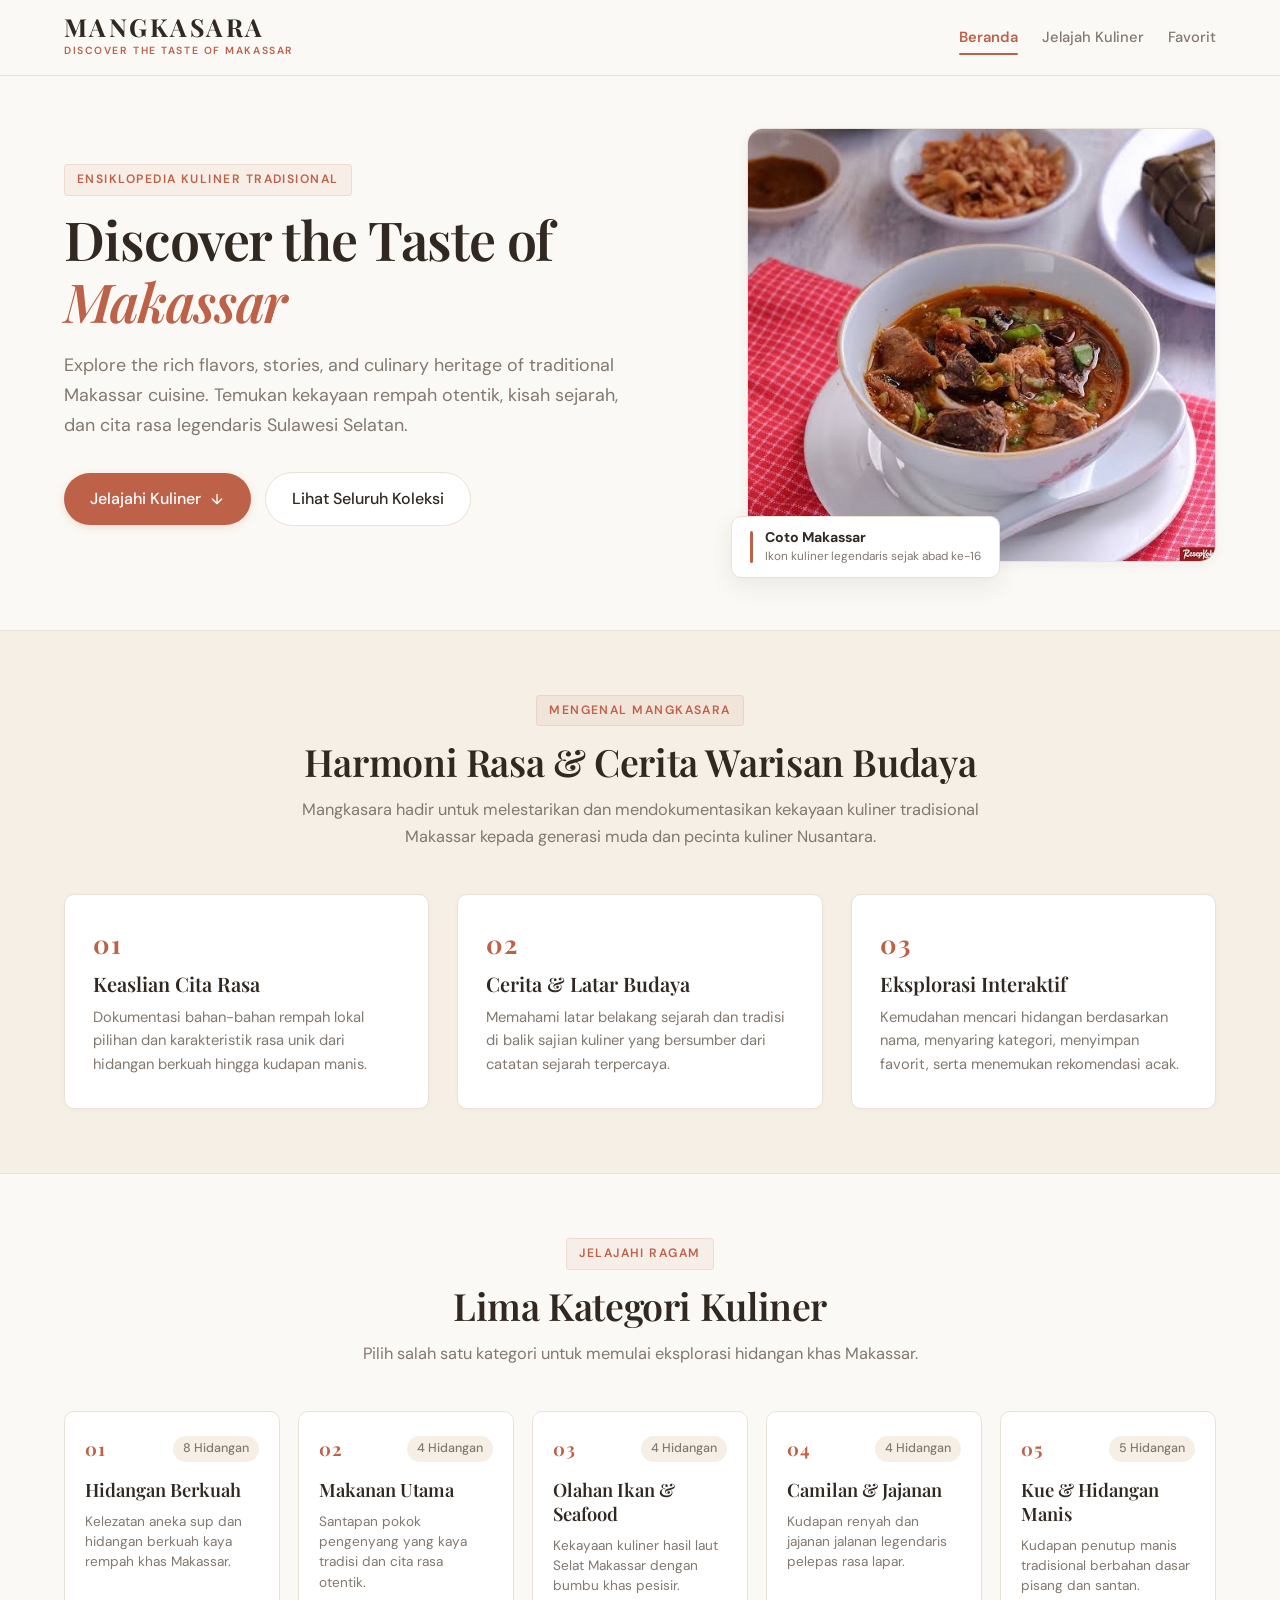
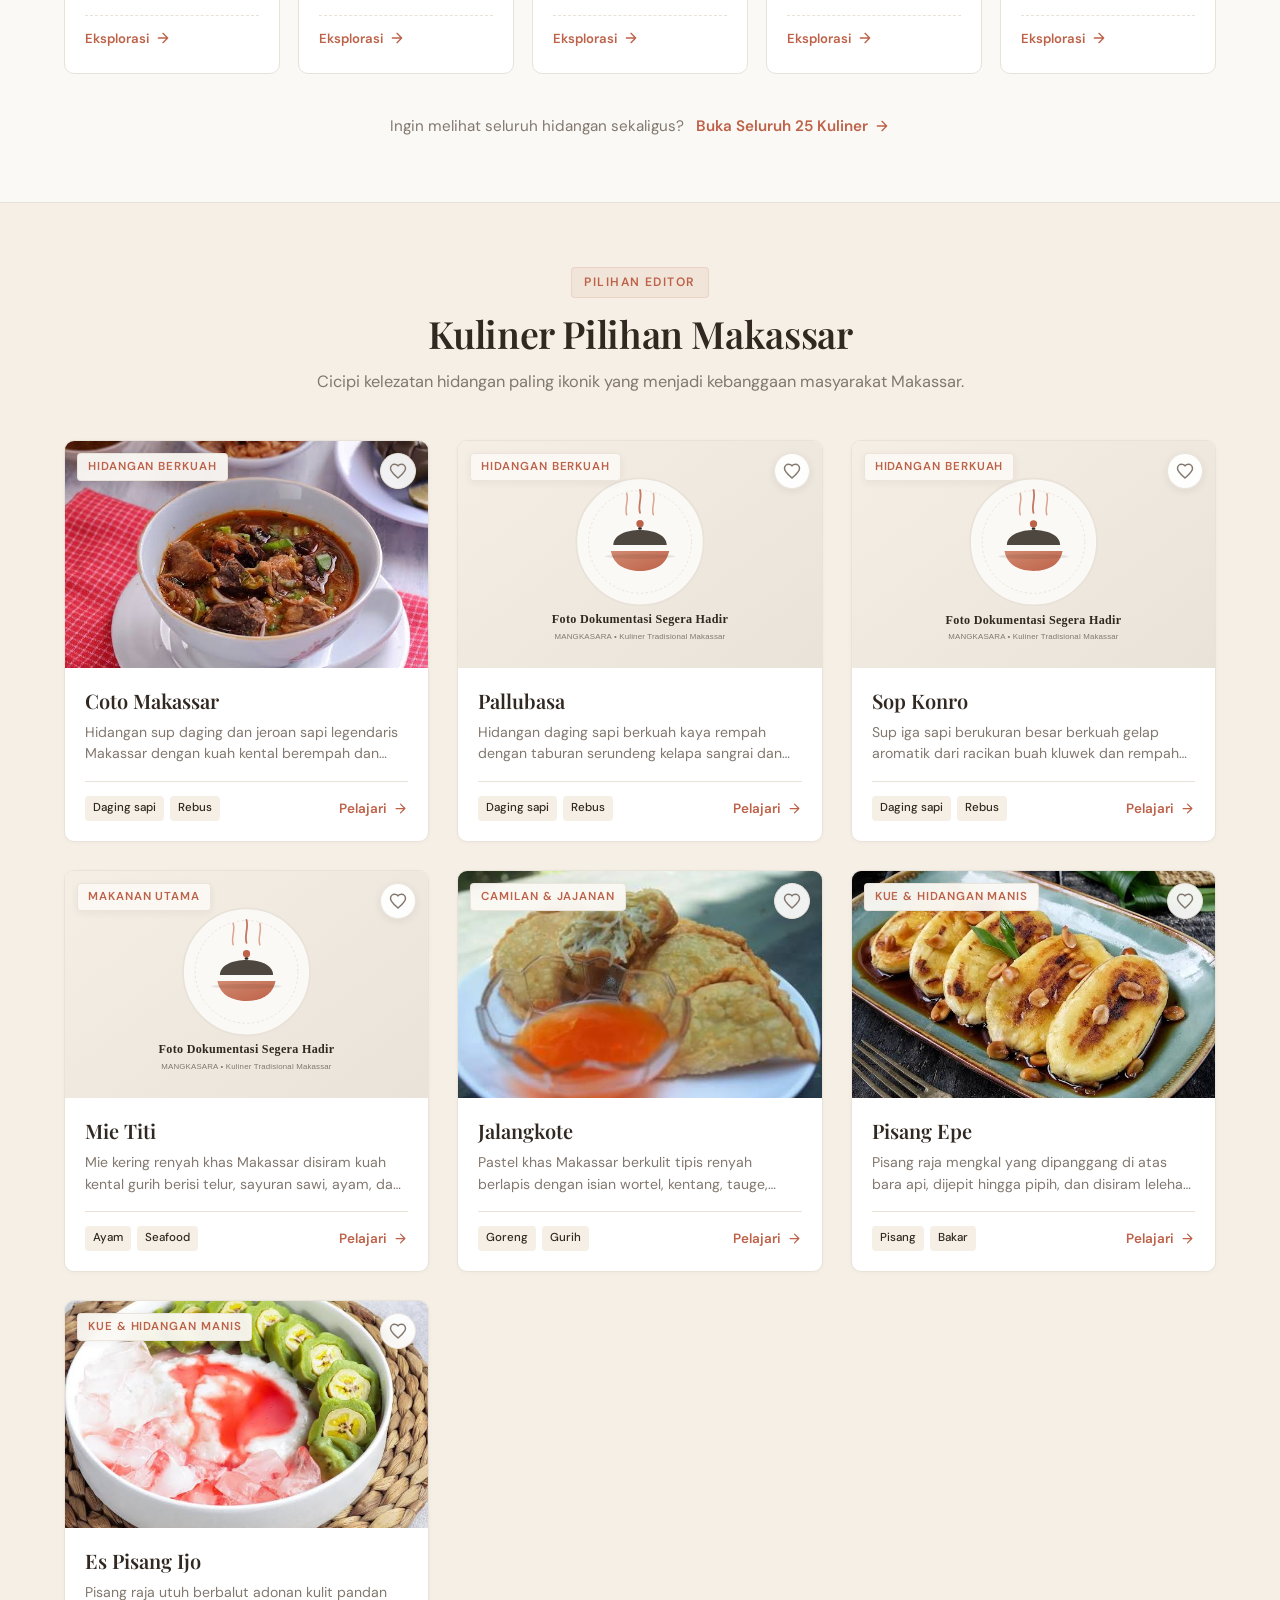
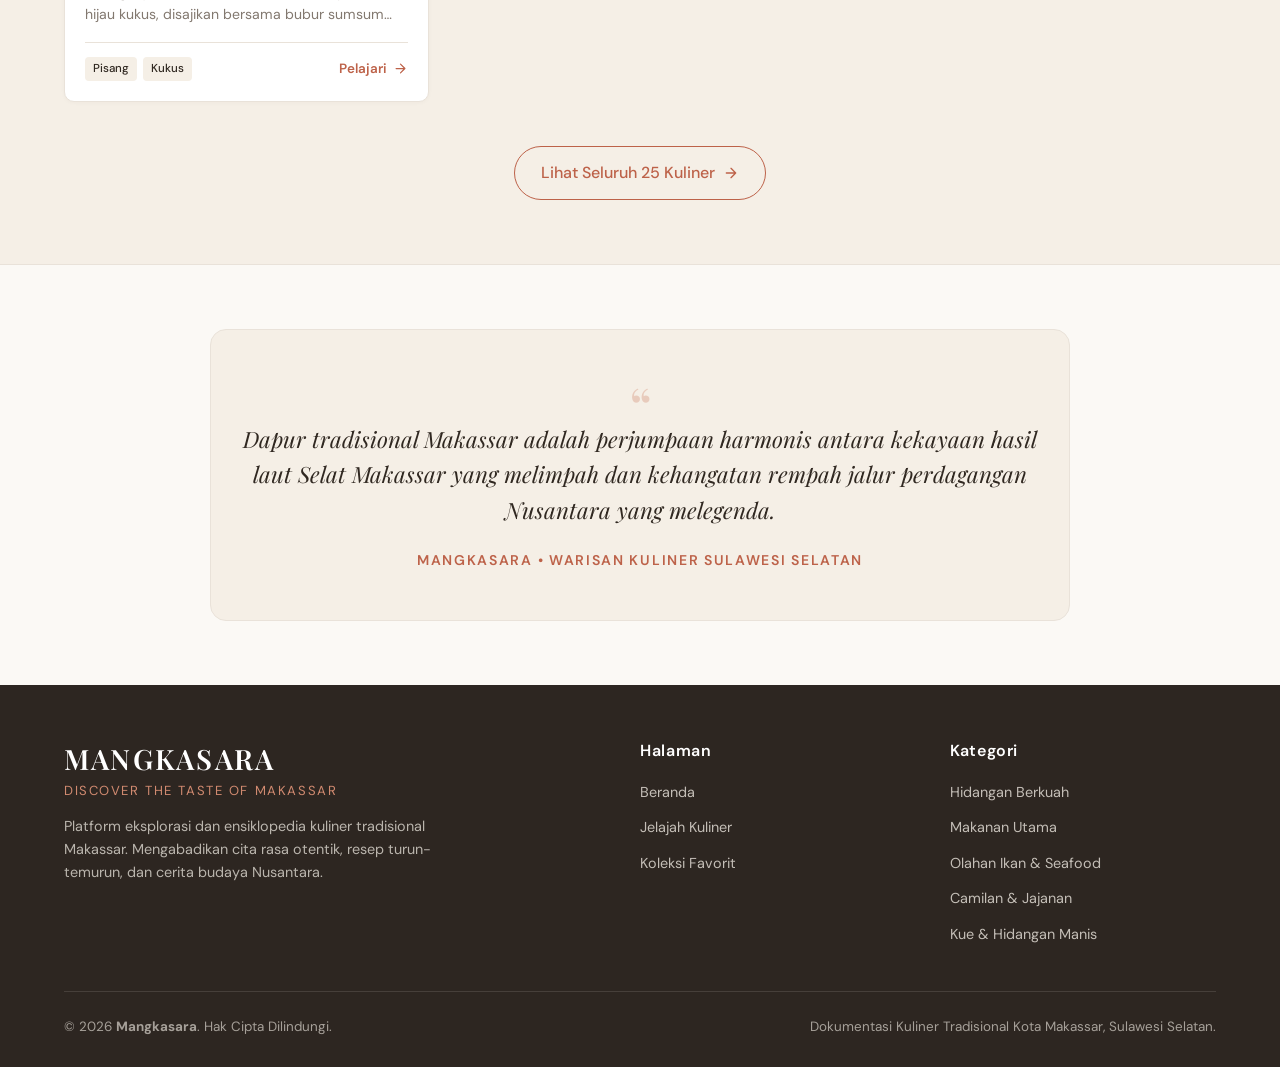
==== commit 7101bc65: "Front-End V 1.1" ====
--- a/index.html
+++ b/index.html
@@ -20,8 +20,6 @@
     ============================================================================
     NAVBAR / HEADER NAVIGASI UTAMA
     ============================================================================
-    Navbar berisi identitas brand Mangkasara, menu navigasi utama (Beranda,
-    Jelajah Kuliner, Favorit), serta tombol toggle menu untuk layar mobile.
   -->
   <header class="site-header">
     <div class="container nav-container">
@@ -43,7 +41,7 @@
         <span></span>
       </button>
 
-      <!-- Menu Navigasi Utama -->
+      <!-- Menu Navigasi Utama (Dropdown Horizontal di Mobile) -->
       <nav class="nav-menu" aria-label="Navigasi Utama">
         <ul class="nav-list">
           <li>
@@ -55,7 +53,6 @@
           <li>
             <a href="favorites.html" class="nav-link">
               <span>Favorit</span>
-              <!-- Badge jumlah favorit otomatis dihitung oleh navbar.js -->
               <span class="favorites-count-badge" style="display: none;">0</span>
             </a>
           </li>
@@ -64,25 +61,17 @@
     </div>
   </header>
 
-  <!-- Latar belakang gelap saat menu mobile terbuka -->
-  <div class="nav-backdrop"></div>
-
   <main>
     <!--
       ==========================================================================
       HERO SECTION (BAGIAN UTAMA BERANDA)
       ==========================================================================
-      Layout dua kolom di desktop yang menyandingkan pesan utama produk dengan
-      fotografi kuliner asli Makassar dari aset tim (Coto Makassar).
     -->
     <section class="hero-section" aria-labelledby="hero-title">
       <div class="container hero-grid">
         <!-- Kolom Teks & Aksi -->
         <div class="hero-content">
-          <div class="hero-badge">
-            <span aria-hidden="true">🍲</span>
-            <span>Ensiklopedia Kuliner Tradisional</span>
-          </div>
+          <span class="section-badge">Ensiklopedia Kuliner Tradisional</span>
           <h1 id="hero-title" class="hero-title">
             Discover the Taste of <span>Makassar</span>
           </h1>
@@ -91,15 +80,16 @@
             Temukan kekayaan rempah otentik, kisah sejarah, dan cita rasa legendaris Sulawesi Selatan.
           </p>
           <div class="hero-actions">
-            <a href="explore.html" class="btn btn-primary btn-lg">
+            <!-- CTA Utama: Scroll halus ke bagian Kategori di Beranda -->
+            <a href="#categories" class="btn btn-primary btn-lg" id="hero-btn-explore">
               <span>Jelajahi Kuliner</span>
-              <svg class="arrow-icon" viewBox="0 0 24 24" width="18" height="18" fill="none" stroke="currentColor" stroke-width="2" stroke-linecap="round" stroke-linejoin="round">
-                <path d="M5 12h14M12 5l7 7-7 7" />
+              <svg class="arrow-icon" viewBox="0 0 24 24" width="16" height="16" fill="none" stroke="currentColor" stroke-width="2" stroke-linecap="round" stroke-linejoin="round" aria-hidden="true">
+                <path d="M12 5v14M19 12l-7 7-7-7" />
               </svg>
             </a>
-            <a href="explore.html?random=true" class="btn btn-secondary btn-lg">
-              <span aria-hidden="true">🎲</span>
-              <span>Pilihan Acak</span>
+            <!-- CTA Alternatif: Langsung menuju seluruh koleksi di Explore -->
+            <a href="explore.html" class="btn btn-secondary btn-lg">
+              <span>Lihat Seluruh Koleksi</span>
             </a>
           </div>
         </div>
@@ -114,9 +104,9 @@
               onerror="this.onerror=null; this.src='assets/images/placeholder-food.svg';"
             />
           </div>
-          <!-- Kartu floating estetis -->
+          <!-- Kartu floating minimalis -->
           <div class="hero-floating-card">
-            <div class="floating-icon" aria-hidden="true">✨</div>
+            <div class="floating-accent-line" aria-hidden="true"></div>
             <div class="floating-text">
               <h4>Coto Makassar</h4>
               <p>Ikon kuliner legendaris sejak abad ke-16</p>
@@ -128,10 +118,8 @@
 
     <!--
       ==========================================================================
-      SECTION PILAR & PENGENALAN PRODUK
-      ==========================================================================
-      Menjelaskan tujuan dan identitas Mangkasara sebagai platform dokumentasi
-      dan ensiklopedia kuliner, bukan aplikasi pemesanan atau direktori restoran.
+      SECTION PILAR & PENGENALAN PRODUK (EDITORIAL NUMBERING)
+      ==========================================================================
     -->
     <section class="section section-alt" aria-labelledby="pillars-heading">
       <div class="container">
@@ -139,13 +127,13 @@
           <span class="section-badge">Mengenal Mangkasara</span>
           <h2 id="pillars-heading" class="section-title">Harmoni Rasa & Cerita Warisan Budaya</h2>
           <p class="section-subtitle">
-            Mangkasara hadir untuk melestarikan dan memperkenalkan kekayaan kuliner tradisional Makassar kepada generasi muda dan wisatawan.
+            Mangkasara hadir untuk melestarikan dan mendokumentasikan kekayaan kuliner tradisional Makassar kepada generasi muda dan pecinta kuliner Nusantara.
           </p>
         </div>
 
         <div class="pillars-grid">
           <div class="pillar-card">
-            <div class="pillar-icon" aria-hidden="true">🌿</div>
+            <span class="pillar-num font-serif">01</span>
             <h3 class="pillar-title">Keaslian Cita Rasa</h3>
             <p class="pillar-desc">
               Dokumentasi bahan-bahan rempah lokal pilihan dan karakteristik rasa unik dari hidangan berkuah hingga kudapan manis.
@@ -153,7 +141,7 @@
           </div>
 
           <div class="pillar-card">
-            <div class="pillar-icon" aria-hidden="true">📜</div>
+            <span class="pillar-num font-serif">02</span>
             <h3 class="pillar-title">Cerita & Latar Budaya</h3>
             <p class="pillar-desc">
               Memahami latar belakang sejarah dan tradisi di balik sajian kuliner yang bersumber dari catatan sejarah terpercaya.
@@ -161,7 +149,7 @@
           </div>
 
           <div class="pillar-card">
-            <div class="pillar-icon" aria-hidden="true">🔍</div>
+            <span class="pillar-num font-serif">03</span>
             <h3 class="pillar-title">Eksplorasi Interaktif</h3>
             <p class="pillar-desc">
               Kemudahan mencari hidangan berdasarkan nama, menyaring kategori, menyimpan favorit, serta menemukan rekomendasi acak.
@@ -173,12 +161,42 @@
 
     <!--
       ==========================================================================
+      SECTION KATEGORI KULINER (EDITORIAL 01 - 05)
+      ==========================================================================
+      Titik penjelajahan utama saat pengguna menekan tombol "Jelajahi Kuliner".
+    -->
+    <section id="categories" class="section" aria-labelledby="categories-heading">
+      <div class="container">
+        <div class="section-header">
+          <span class="section-badge">Jelajahi Ragam</span>
+          <h2 id="categories-heading" class="section-title">Lima Kategori Kuliner</h2>
+          <p class="section-subtitle">
+            Pilih salah satu kategori untuk memulai eksplorasi hidangan khas Makassar.
+          </p>
+        </div>
+
+        <!-- Kontainer kartu kategori editorial (diisi oleh home.js) -->
+        <div id="category-list" class="categories-grid"></div>
+
+        <!-- Prompt navigasi ke seluruh koleksi -->
+        <div class="categories-footer-prompt">
+          <span>Ingin melihat seluruh hidangan sekaligus?</span>
+          <a href="explore.html" class="link-editorial-arrow">
+            <span>Buka Seluruh 25 Kuliner</span>
+            <svg viewBox="0 0 24 24" width="16" height="16" fill="none" stroke="currentColor" stroke-width="2" stroke-linecap="round" stroke-linejoin="round" aria-hidden="true">
+              <path d="M5 12h14M12 5l7 7-7 7" />
+            </svg>
+          </a>
+        </div>
+      </div>
+    </section>
+
+    <!--
+      ==========================================================================
       SECTION KULINER PILIHAN (FEATURED CULINARY)
       ==========================================================================
-      Menampilkan hidangan yang ditandai featured: true dari dataset makanan.
-      Elemen #featured-food-list akan diisi secara dinamis oleh JavaScript.
-    -->
-    <section class="section" aria-labelledby="featured-heading">
+    -->
+    <section class="section section-alt" aria-labelledby="featured-heading">
       <div class="container">
         <div class="section-header">
           <span class="section-badge">Pilihan Editor</span>
@@ -188,13 +206,12 @@
           </p>
         </div>
 
-        <!-- Kontainer kartu kuliner unggulan (diisi oleh home.js) -->
         <div id="featured-food-list" class="food-grid"></div>
 
-        <div style="text-align: center; margin-top: 48px;">
+        <div style="text-align: center; margin-top: 44px;">
           <a href="explore.html" class="btn btn-outline btn-lg">
             <span>Lihat Seluruh 25 Kuliner</span>
-            <svg class="arrow-icon" viewBox="0 0 24 24" width="18" height="18" fill="none" stroke="currentColor" stroke-width="2" stroke-linecap="round" stroke-linejoin="round">
+            <svg class="arrow-icon" viewBox="0 0 24 24" width="16" height="16" fill="none" stroke="currentColor" stroke-width="2" stroke-linecap="round" stroke-linejoin="round">
               <path d="M5 12h14M12 5l7 7-7 7" />
             </svg>
           </a>
@@ -204,31 +221,8 @@
 
     <!--
       ==========================================================================
-      SECTION KATEGORI KULINER
-      ==========================================================================
-      Menampilkan 5 kategori utama. Menekan salah satu kategori akan mengarahkan
-      ke halaman Explore dengan kategori tersebut terpilih secara otomatis.
-    -->
-    <section class="section section-alt" aria-labelledby="categories-heading">
-      <div class="container">
-        <div class="section-header">
-          <span class="section-badge">Jelajahi Ragam</span>
-          <h2 id="categories-heading" class="section-title">Lima Kategori Kuliner</h2>
-          <p class="section-subtitle">
-            Dari hidangan sup berkuah gurih pekat hingga kudapan legit pembungkus daun pisang.
-          </p>
-        </div>
-
-        <!-- Kontainer kartu kategori (diisi oleh home.js) -->
-        <div id="category-list" class="categories-grid"></div>
-      </div>
-    </section>
-
-    <!--
-      ==========================================================================
       SECTION EDITORIAL / KUTIPAN BUDAYA
       ==========================================================================
-      Memperkuat kesan editorial dan penghormatan terhadap tradisi kuliner lokal.
     -->
     <section class="section" aria-label="Kutipan Budaya Makassar">
       <div class="container">
@@ -249,13 +243,10 @@
     ============================================================================
     FOOTER EDITORIAL
     ============================================================================
-    Bagian penutup halaman yang berisi identitas brand, tagline, tautan cepat,
-    serta pernyataan hak cipta dan pelestarian budaya.
   -->
   <footer class="site-footer">
     <div class="container">
       <div class="footer-grid">
-        <!-- Kolom Brand & Tagline -->
         <div class="footer-brand">
           <h3 class="font-serif">MANGKASARA</h3>
           <div class="footer-tagline">Discover the Taste of Makassar</div>
@@ -264,7 +255,6 @@
           </p>
         </div>
 
-        <!-- Kolom Navigasi Halaman -->
         <div class="footer-nav">
           <h4 class="footer-heading">Halaman</h4>
           <ul class="footer-links">
@@ -274,7 +264,6 @@
           </ul>
         </div>
 
-        <!-- Kolom Kategori Kuliner -->
         <div class="footer-categories">
           <h4 class="footer-heading">Kategori</h4>
           <ul class="footer-links">
@@ -287,7 +276,6 @@
         </div>
       </div>
 
-      <!-- Baris Hak Cipta Bawah -->
       <div class="footer-bottom">
         <div>
           &copy; 2026 <strong>Mangkasara</strong>. Hak Cipta Dilindungi.
@@ -299,16 +287,11 @@
     </div>
   </footer>
 
-  <!--
-    ============================================================================
-    SKRIP JAVASCRIPT PROYEK
-    ============================================================================
-    Disusun secara terstruktur mulai dari data master, utilitas penyimpanan,
-    komponen antarmuka, hingga logika spesifik halaman beranda.
-  -->
+  <!-- Skrip JavaScript Proyek -->
   <script src="js/data/categories.js"></script>
   <script src="js/data/foods.js"></script>
   <script src="js/utils/storage.js"></script>
+  <script src="js/components/page-transition.js"></script>
   <script src="js/components/food-card.js"></script>
   <script src="js/components/navbar.js"></script>
   <script src="js/pages/home.js"></script>
--- a/css/style.css
+++ b/css/style.css
@@ -5,8 +5,9 @@
  * File ini mendefinisikan:
  * 1. Design Tokens (Variabel CSS untuk warna, font, radius, dan bayangan).
  * 2. CSS Reset modern untuk konsistensi antar-browser.
- * 3. Tipografi hirarki (Playfair Display untuk judul, DM Sans untuk teks isi).
+ * 3. Tipografi hirarki editorial (Playfair Display untuk judul, DM Sans untuk teks isi).
  * 4. Komposisi layout container dan section grid.
+ * 5. Indikator garis progres navigasi & animasi entrance halus.
  * ==============================================================================
  */
 
@@ -18,11 +19,6 @@
 /* -------------------------------------------------------------------------- */
 /* 2. DESIGN TOKENS (CSS VARIABLES)                                           */
 /* -------------------------------------------------------------------------- */
-/*
-  CSS Custom Properties (:root) memungkinkan kita menggunakan nilai warna
-  yang seragam di seluruh aplikasi. Jika ada penyesuaian tema di kemudian hari,
-  tim hanya perlu memperbarui nilai variabel di blok ini.
-*/
 :root {
   /* Palet Warna Mandatori Sesuai PRD */
   --color-bg: #FBF9F5;              /* Warm cream: Latar belakang utama halaman */
@@ -49,25 +45,25 @@
   --container-max-width: 1200px;
   --header-height: 76px;
   
-  /* Efek Bayangan (Box Shadows) yang Halus */
-  --shadow-subtle: 0 2px 8px rgba(48, 40, 33, 0.04);
-  --shadow-card: 0 4px 20px rgba(48, 40, 33, 0.06);
-  --shadow-hover: 0 10px 30px rgba(189, 98, 73, 0.12);
-  --shadow-modal: 0 20px 40px rgba(45, 38, 33, 0.25);
-
-  /* Radius Sudut (Border Radius) yang Lembut */
-  --radius-sm: 6px;
-  --radius-md: 12px;
-  --radius-lg: 18px;
+  /* Efek Bayangan Lembut & Halus (Restrained Shadows) */
+  --shadow-subtle: 0 1px 4px rgba(48, 40, 33, 0.03);
+  --shadow-card: 0 3px 12px rgba(48, 40, 33, 0.05);
+  --shadow-hover: 0 8px 24px rgba(189, 98, 73, 0.09);
+  --shadow-modal: 0 16px 40px rgba(45, 38, 33, 0.2);
+
+  /* Radius Sudut (Border Radius) Elegan */
+  --radius-sm: 4px;
+  --radius-md: 10px;
+  --radius-lg: 16px;
   --radius-full: 9999px;
 
   /* Transisi Halus */
-  --transition-fast: 0.2s ease;
-  --transition-normal: 0.3s cubic-bezier(0.16, 1, 0.3, 1);
-}
-
-/* -------------------------------------------------------------------------- */
-/* 3. MODERN CSS RESET                                                        */
+  --transition-fast: 0.18s ease;
+  --transition-normal: 0.28s cubic-bezier(0.16, 1, 0.3, 1);
+}
+
+/* -------------------------------------------------------------------------- */
+/* 3. MODERN CSS RESET & AKSESIBILITAS                                        */
 /* -------------------------------------------------------------------------- */
 *,
 *::before,
@@ -136,7 +132,67 @@
 }
 
 /* -------------------------------------------------------------------------- */
-/* 4. TIPOGRAFI HIRARKI (EDITORIAL CULINARY STYLE)                            */
+/* 4. INDIKATOR PROGRES NAVIGASI & ANIMASI ENTRANCE                           */
+/* -------------------------------------------------------------------------- */
+/*
+  Garis terracotta sangat tipis di bagian atas viewport saat navigasi antar-halaman.
+  Memberikan kepastian visual responsif tanpa menutupi konten (non-blocking).
+*/
+#page-progress-bar {
+  position: fixed;
+  top: 0;
+  left: 0;
+  height: 2.5px;
+  width: 0%;
+  background-color: var(--color-primary);
+  z-index: 9999;
+  opacity: 0;
+  pointer-events: none;
+  transition: width 0.28s cubic-bezier(0.1, 0.8, 0.2, 1), opacity 0.18s ease;
+}
+
+#page-progress-bar.is-active {
+  opacity: 1;
+}
+
+/* Animasi masuk konten halaman (halus, singkat, tanpa layout shift) */
+.page-content-enter {
+  animation: pageEntrance 0.3s cubic-bezier(0.16, 1, 0.3, 1) forwards;
+}
+
+@keyframes pageEntrance {
+  from {
+    opacity: 0;
+    transform: translateY(5px);
+  }
+  to {
+    opacity: 1;
+    transform: translateY(0);
+  }
+}
+
+/* Dukungan Aksesibilitas prefers-reduced-motion */
+@media (prefers-reduced-motion: reduce) {
+  html {
+    scroll-behavior: auto !important;
+  }
+  .page-content-enter {
+    animation: none !important;
+    opacity: 1 !important;
+    transform: none !important;
+  }
+  #page-progress-bar {
+    transition: none !important;
+  }
+  * {
+    animation-duration: 0.01ms !important;
+    animation-iteration-count: 1 !important;
+    transition-duration: 0.01ms !important;
+  }
+}
+
+/* -------------------------------------------------------------------------- */
+/* 5. TIPOGRAFI HIRARKI (EDITORIAL CULINARY STYLE)                            */
 /* -------------------------------------------------------------------------- */
 h1, h2, h3, h4, .font-serif {
   font-family: var(--font-serif);
@@ -151,16 +207,16 @@
 }
 
 h2 {
-  font-size: clamp(1.8rem, 2.5vw + 0.8rem, 2.4rem);
+  font-size: clamp(1.75rem, 2.5vw + 0.8rem, 2.35rem);
   letter-spacing: -0.01em;
 }
 
 h3 {
-  font-size: 1.4rem;
+  font-size: 1.35rem;
 }
 
 h4 {
-  font-size: 1.15rem;
+  font-size: 1.1rem;
 }
 
 p {
@@ -181,13 +237,8 @@
 }
 
 /* -------------------------------------------------------------------------- */
-/* 5. STRUKTUR CONTAINER & SECTION                                            */
-/* -------------------------------------------------------------------------- */
-/*
-  Container digunakan untuk membungkus konten utama agar tidak melebar
-  melebihi batas maksimal layar lebar (1200px) dan memiliki padding kiri-kanan
-  yang nyaman di layar mobile.
-*/
+/* 6. STRUKTUR CONTAINER & SECTION                                            */
+/* -------------------------------------------------------------------------- */
 .container {
   width: 100%;
   max-width: var(--container-max-width);
@@ -198,8 +249,8 @@
 }
 
 .section {
-  padding-top: 72px;
-  padding-bottom: 72px;
+  padding-top: 64px;
+  padding-bottom: 64px;
 }
 
 .section-alt {
@@ -213,41 +264,44 @@
   max-width: 680px;
   margin-left: auto;
   margin-right: auto;
-  margin-bottom: 48px;
-}
-
+  margin-bottom: 44px;
+}
+
+/* Badge kategori/seksi editorial bersih (tanpa dekorasi berlebihan) */
 .section-badge {
   display: inline-block;
-  font-size: 0.8rem;
+  font-size: 0.76rem;
   font-weight: 600;
   text-transform: uppercase;
   letter-spacing: 0.12em;
   color: var(--color-primary);
-  background-color: rgba(189, 98, 73, 0.08);
-  padding: 6px 14px;
-  border-radius: var(--radius-full);
-  margin-bottom: 14px;
+  background-color: rgba(189, 98, 73, 0.07);
+  padding: 5px 12px;
+  border-radius: var(--radius-sm);
+  margin-bottom: 12px;
+  border: 1px solid rgba(189, 98, 73, 0.14);
 }
 
 .section-title {
-  margin-bottom: 14px;
+  margin-bottom: 12px;
 }
 
 .section-subtitle {
   color: var(--color-muted);
-  font-size: 1.05rem;
-}
-
-/* -------------------------------------------------------------------------- */
-/* 6. TOMBOL (BUTTONS)                                                        */
+  font-size: 1.02rem;
+  line-height: 1.6;
+}
+
+/* -------------------------------------------------------------------------- */
+/* 7. TOMBOL (BUTTONS)                                                        */
 /* -------------------------------------------------------------------------- */
 .btn {
   display: inline-flex;
   align-items: center;
   justify-content: center;
-  gap: 10px;
-  padding: 12px 24px;
-  font-size: 0.95rem;
+  gap: 8px;
+  padding: 11px 22px;
+  font-size: 0.92rem;
   font-weight: 500;
   border-radius: var(--radius-full);
   transition: all var(--transition-fast);
@@ -256,21 +310,21 @@
 }
 
 .btn:focus-visible {
-  outline: 3px solid var(--color-primary-soft);
+  outline: 2px solid var(--color-primary);
   outline-offset: 2px;
 }
 
 .btn-primary {
   background-color: var(--color-primary);
   color: #FFFFFF;
-  box-shadow: 0 4px 14px rgba(189, 98, 73, 0.25);
+  box-shadow: 0 2px 8px rgba(189, 98, 73, 0.2);
 }
 
 .btn-primary:hover {
   background-color: #A9533B;
   color: #FFFFFF;
-  transform: translateY(-2px);
-  box-shadow: 0 6px 20px rgba(189, 98, 73, 0.35);
+  transform: translateY(-1px);
+  box-shadow: 0 4px 14px rgba(189, 98, 73, 0.28);
 }
 
 .btn-secondary {
@@ -297,11 +351,11 @@
 }
 
 .btn-sm {
-  padding: 8px 16px;
-  font-size: 0.85rem;
+  padding: 7px 14px;
+  font-size: 0.82rem;
 }
 
 .btn-lg {
-  padding: 14px 30px;
-  font-size: 1.05rem;
-}
+  padding: 13px 26px;
+  font-size: 1rem;
+}
--- a/css/components.css
+++ b/css/components.css
@@ -1,17 +1,19 @@
 /**
  * ==============================================================================
- * MANGKASARA — STYLESHEET KOMPONEN UI
+ * MANGKASARA — STYLESHEET KOMPONEN UI (REFINED EDITORIAL STYLE)
  * ==============================================================================
- * File ini mengatur gaya tampilan untuk komponen-komponen antarmuka:
+ * Mengatur gaya tampilan antarmuka yang bersih, elegan, dan profesional:
  * 1. Navbar & Header Navigasi.
- * 2. Food Card (Kartu Makanan) & Tag Kuliner.
- * 3. Category Card (Kartu Kategori).
- * 4. Hero Section & Media Komposisi.
- * 5. Explore Toolbar (Pencarian & Pill Filter Kategori).
- * 6. Modal / Pop-up Random Culinary.
- * 7. Halaman Detail Kuliner (Hero, Bahan, Cerita Budaya, Sumber).
- * 8. Halaman Favorit (Empty State & Manajemen Koleksi).
- * 9. Footer Editorial.
+ * 2. Hero Section & Media Komposisi Fotografi.
+ * 3. Pilar Pengenalan Nilai Budaya (Editorial Numbering).
+ * 4. Food Card (Kartu Makanan) & Badge Kategori Netral.
+ * 5. Kategori Kuliner Editorial (01 - 05, tanpa emoji).
+ * 6. Kutipan Budaya Editorial.
+ * 7. Explore Toolbar (Pencarian & Pill Filter Kategori).
+ * 8. Empty State Minimalis & Modal Random Culinary.
+ * 9. Halaman Detail Kuliner (Ensiklopedia).
+ * 10. Halaman Favorit (Koleksi Tersimpan).
+ * 11. Footer Editorial.
  * ==============================================================================
  */
 
@@ -22,7 +24,7 @@
   position: sticky;
   top: 0;
   z-index: 100;
-  background-color: rgba(251, 249, 245, 0.95);
+  background-color: rgba(251, 249, 245, 0.96);
   backdrop-filter: blur(8px);
   -webkit-backdrop-filter: blur(8px);
   border-bottom: 1px solid var(--color-border);
@@ -35,6 +37,7 @@
   align-items: center;
   justify-content: space-between;
   height: 100%;
+  position: relative;
 }
 
 /* Brand Wordmark Mangkasara */
@@ -46,17 +49,17 @@
 
 .brand-wordmark {
   font-family: var(--font-serif);
-  font-size: 1.6rem;
+  font-size: 1.55rem;
   font-weight: 700;
-  letter-spacing: 0.12em;
+  letter-spacing: 0.1em;
   color: var(--color-text);
   line-height: 1;
 }
 
 .brand-tagline {
-  font-size: 0.68rem;
+  font-size: 0.65rem;
   text-transform: uppercase;
-  letter-spacing: 0.14em;
+  letter-spacing: 0.15em;
   color: var(--color-primary);
   font-weight: 600;
   margin-top: 3px;
@@ -72,15 +75,15 @@
 .nav-list {
   display: flex;
   align-items: center;
-  gap: 28px;
+  gap: 24px;
 }
 
 .nav-link {
   position: relative;
-  font-size: 0.95rem;
+  font-size: 0.92rem;
   font-weight: 500;
   color: var(--color-muted);
-  padding: 8px 0;
+  padding: 6px 0;
   transition: color var(--transition-fast);
   display: inline-flex;
   align-items: center;
@@ -96,7 +99,6 @@
   font-weight: 600;
 }
 
-/* Garis bawah animasi untuk link aktif */
 .nav-link.active::after {
   content: '';
   position: absolute;
@@ -116,7 +118,7 @@
   min-width: 18px;
   height: 18px;
   padding: 0 5px;
-  font-size: 0.72rem;
+  font-size: 0.7rem;
   font-weight: 700;
   color: #FFFFFF;
   background-color: var(--color-primary);
@@ -126,7 +128,7 @@
 
 /* Tombol Hamburger Menu Mobile */
 .btn-mobile-menu {
-  display: none; /* Disembunyikan di desktop */
+  display: none;
   flex-direction: column;
   justify-content: center;
   gap: 5px;
@@ -144,7 +146,7 @@
   height: 2px;
   background-color: var(--color-text);
   border-radius: 2px;
-  transition: transform 0.3s ease, opacity 0.3s ease;
+  transition: transform 0.25s ease, opacity 0.25s ease;
 }
 
 .btn-mobile-menu.is-active span:nth-child(1) {
@@ -157,16 +159,12 @@
   transform: translateY(-7px) rotate(-45deg);
 }
 
-.nav-backdrop {
-  display: none;
-}
-
 /* -------------------------------------------------------------------------- */
 /* 2. HERO SECTION HOMEPAGE                                                   */
 /* -------------------------------------------------------------------------- */
 .hero-section {
-  padding-top: 56px;
-  padding-bottom: 72px;
+  padding-top: 52px;
+  padding-bottom: 68px;
   overflow: hidden;
 }
 
@@ -182,21 +180,21 @@
 }
 
 .hero-badge {
-  display: inline-flex;
-  align-items: center;
-  gap: 8px;
-  font-size: 0.85rem;
+  display: inline-block;
+  font-size: 0.78rem;
   font-weight: 600;
+  letter-spacing: 0.1em;
+  text-transform: uppercase;
   color: var(--color-primary);
   background-color: rgba(189, 98, 73, 0.08);
   border: 1px solid rgba(189, 98, 73, 0.18);
-  padding: 6px 16px;
-  border-radius: var(--radius-full);
-  margin-bottom: 20px;
+  padding: 5px 14px;
+  border-radius: var(--radius-sm);
+  margin-bottom: 18px;
 }
 
 .hero-title {
-  font-size: clamp(2.4rem, 4.5vw, 3.6rem);
+  font-size: clamp(2.4rem, 4.2vw, 3.5rem);
   line-height: 1.15;
   margin-bottom: 20px;
   color: var(--color-text);
@@ -208,7 +206,7 @@
 }
 
 .hero-description {
-  font-size: 1.15rem;
+  font-size: 1.12rem;
   color: var(--color-muted);
   line-height: 1.65;
   margin-bottom: 32px;
@@ -217,7 +215,7 @@
 .hero-actions {
   display: flex;
   align-items: center;
-  gap: 16px;
+  gap: 14px;
   flex-wrap: wrap;
 }
 
@@ -233,64 +231,61 @@
   box-shadow: var(--shadow-card);
   border: 1px solid var(--color-border);
   background-color: var(--color-section);
-  aspect-ratio: 4 / 3.8;
+  aspect-ratio: 4 / 3.7;
 }
 
 .hero-image {
   width: 100%;
   height: 100%;
   object-fit: cover;
-  transition: transform 0.8s cubic-bezier(0.16, 1, 0.3, 1);
+  transition: transform 0.6s cubic-bezier(0.16, 1, 0.3, 1);
 }
 
 .hero-image-wrapper:hover .hero-image {
-  transform: scale(1.03);
-}
-
-/* Badge Mengambang pada Hero Media */
+  transform: scale(1.02);
+}
+
+/* Kartu Mengambang Minimalis pada Hero Media */
 .hero-floating-card {
   position: absolute;
-  bottom: -20px;
-  left: -20px;
+  bottom: -16px;
+  left: -16px;
   background-color: #FFFFFF;
-  padding: 14px 20px;
+  padding: 12px 18px;
   border-radius: var(--radius-md);
-  box-shadow: 0 10px 25px rgba(48, 40, 33, 0.1);
+  box-shadow: 0 8px 24px rgba(48, 40, 33, 0.08);
   border: 1px solid var(--color-border);
   display: flex;
   align-items: center;
   gap: 12px;
-  max-width: 260px;
-}
-
-.floating-icon {
-  width: 40px;
-  height: 40px;
-  border-radius: var(--radius-full);
-  background-color: rgba(189, 98, 73, 0.1);
-  color: var(--color-primary);
-  display: flex;
-  align-items: center;
-  justify-content: center;
-  font-size: 1.2rem;
+  max-width: 270px;
+}
+
+.floating-accent-line {
+  width: 3px;
+  height: 32px;
+  border-radius: 2px;
+  background-color: var(--color-primary);
   flex-shrink: 0;
 }
 
 .floating-text h4 {
-  font-size: 0.9rem;
+  font-size: 0.88rem;
   font-family: var(--font-sans);
   font-weight: 700;
   margin-bottom: 2px;
+  color: var(--color-text);
 }
 
 .floating-text p {
-  font-size: 0.75rem;
+  font-size: 0.74rem;
   color: var(--color-muted);
   margin: 0;
-}
-
-/* -------------------------------------------------------------------------- */
-/* 3. INTRODUCTION / PILLARS SECTION                                          */
+  line-height: 1.4;
+}
+
+/* -------------------------------------------------------------------------- */
+/* 3. INTRODUCTION / PILLARS SECTION (EDITORIAL NUMBERING)                    */
 /* -------------------------------------------------------------------------- */
 .pillars-grid {
   display: grid;
@@ -304,31 +299,31 @@
   border-radius: var(--radius-md);
   border: 1px solid var(--color-border);
   box-shadow: var(--shadow-subtle);
-  transition: transform var(--transition-fast), box-shadow var(--transition-fast);
+  transition: transform var(--transition-fast), border-color var(--transition-fast), box-shadow var(--transition-fast);
+  display: flex;
+  flex-direction: column;
 }
 
 .pillar-card:hover {
-  transform: translateY(-4px);
+  transform: translateY(-3px);
+  border-color: var(--color-primary-soft);
   box-shadow: var(--shadow-card);
-  border-color: var(--color-primary-soft);
-}
-
-.pillar-icon {
-  width: 52px;
-  height: 52px;
-  border-radius: var(--radius-md);
-  background-color: var(--color-section);
-  color: var(--color-primary);
-  display: flex;
-  align-items: center;
-  justify-content: center;
-  font-size: 1.5rem;
-  margin-bottom: 20px;
+}
+
+.pillar-num {
+  font-size: 1.6rem;
+  font-family: var(--font-serif);
+  font-weight: 700;
+  color: var(--color-primary);
+  margin-bottom: 12px;
+  display: block;
+  letter-spacing: 0.04em;
 }
 
 .pillar-title {
   font-size: 1.25rem;
   margin-bottom: 10px;
+  color: var(--color-text);
 }
 
 .pillar-desc {
@@ -340,15 +335,10 @@
 /* -------------------------------------------------------------------------- */
 /* 4. FOOD CARD COMPONENT (KARTU KULINER)                                     */
 /* -------------------------------------------------------------------------- */
-/*
-  CSS Grid untuk kumpulan kartu makanan.
-  Menggunakan repeat(auto-fill, minmax(320px, 1fr)) agar jumlah kolom
-  menyesuaikan lebar layar secara fleksibel.
-*/
 .food-grid {
   display: grid;
   grid-template-columns: repeat(3, 1fr);
-  gap: 30px;
+  gap: 28px;
 }
 
 .food-card {
@@ -364,7 +354,7 @@
 }
 
 .food-card:hover {
-  transform: translateY(-6px);
+  transform: translateY(-4px);
   box-shadow: var(--shadow-hover);
   border-color: var(--color-primary-soft);
 }
@@ -387,76 +377,85 @@
   width: 100%;
   height: 100%;
   object-fit: cover;
-  transition: transform 0.6s cubic-bezier(0.16, 1, 0.3, 1);
+  transition: transform 0.5s cubic-bezier(0.16, 1, 0.3, 1);
 }
 
 .food-card:hover .food-card-image {
-  transform: scale(1.06);
-}
-
+  transform: scale(1.03);
+}
+
+/* Lencana Kategori Refined (Editorial Minimalis) */
 .food-category-badge {
   position: absolute;
-  top: 14px;
-  left: 14px;
-  background-color: rgba(45, 38, 33, 0.85);
-  backdrop-filter: blur(4px);
-  color: #FFFFFF;
+  top: 12px;
+  left: 12px;
+  background-color: rgba(251, 249, 245, 0.94);
+  backdrop-filter: blur(6px);
+  -webkit-backdrop-filter: blur(6px);
+  color: var(--color-primary);
   font-size: 0.72rem;
   font-weight: 600;
   text-transform: uppercase;
   letter-spacing: 0.08em;
-  padding: 5px 12px;
-  border-radius: var(--radius-full);
+  padding: 4px 10px;
+  border-radius: var(--radius-sm);
+  border: 1px solid rgba(233, 226, 217, 0.9);
   z-index: 2;
-  box-shadow: 0 2px 6px rgba(0, 0, 0, 0.2);
-}
-
-/* Tombol Favorit (Love Icon) pada Card */
+  box-shadow: 0 2px 8px rgba(48, 40, 33, 0.06);
+}
+
+/* Tombol Favorit (Love Icon) Refined */
 .btn-favorite-toggle {
   position: absolute;
   top: 12px;
   right: 12px;
-  width: 38px;
-  height: 38px;
+  width: 36px;
+  height: 36px;
   border-radius: var(--radius-full);
-  background-color: rgba(255, 255, 255, 0.9);
+  background-color: rgba(255, 255, 255, 0.92);
   backdrop-filter: blur(4px);
+  -webkit-backdrop-filter: blur(4px);
+  border: 1px solid var(--color-border);
   display: flex;
   align-items: center;
   justify-content: center;
-  box-shadow: 0 2px 8px rgba(0, 0, 0, 0.12);
+  box-shadow: 0 2px 8px rgba(48, 40, 33, 0.08);
   z-index: 2;
-  transition: transform var(--transition-fast), background-color var(--transition-fast);
+  transition: transform var(--transition-fast), background-color var(--transition-fast), border-color var(--transition-fast);
 }
 
 .btn-favorite-toggle:hover {
-  transform: scale(1.1);
+  transform: scale(1.06);
   background-color: #FFFFFF;
+  border-color: var(--color-primary-soft);
 }
 
 .btn-favorite-toggle .heart-icon {
   fill: transparent;
-  stroke: var(--color-text);
+  stroke: var(--color-muted);
   stroke-width: 2;
-  transition: fill 0.25s ease, stroke 0.25s ease, transform 0.25s ease;
-}
-
-/* Status Ketika Makanan Sudah Masuk Favorit */
+  transition: fill 0.22s ease, stroke 0.22s ease, transform 0.22s ease;
+}
+
+.btn-favorite-toggle:hover .heart-icon {
+  stroke: var(--color-primary);
+}
+
 .btn-favorite-toggle.is-favorite .heart-icon {
   fill: var(--color-danger);
   stroke: var(--color-danger);
-  transform: scale(1.08);
+  transform: scale(1.05);
 }
 
 .food-card-content {
-  padding: 22px;
+  padding: 20px;
   display: flex;
   flex-direction: column;
   flex: 1 0 auto;
 }
 
 .food-card-title {
-  font-size: 1.28rem;
+  font-size: 1.25rem;
   margin-bottom: 8px;
   line-height: 1.3;
 }
@@ -473,7 +472,7 @@
   font-size: 0.88rem;
   color: var(--color-muted);
   line-height: 1.55;
-  margin-bottom: 18px;
+  margin-bottom: 16px;
   display: -webkit-box;
   -webkit-line-clamp: 2;
   -webkit-box-orient: vertical;
@@ -509,7 +508,7 @@
   display: inline-flex;
   align-items: center;
   gap: 6px;
-  font-size: 0.85rem;
+  font-size: 0.84rem;
   font-weight: 600;
   color: var(--color-primary);
   transition: gap var(--transition-fast), color var(--transition-fast);
@@ -521,60 +520,123 @@
 }
 
 /* -------------------------------------------------------------------------- */
-/* 5. CATEGORY SECTION & CARDS                                                */
-/* -------------------------------------------------------------------------- */
+/* 5. CATEGORY SECTION & EDITORIAL CARDS                                      */
+/* -------------------------------------------------------------------------- */
+#categories {
+  scroll-margin-top: calc(var(--header-height) + 24px);
+}
+
 .categories-grid {
   display: grid;
   grid-template-columns: repeat(5, 1fr);
-  gap: 20px;
+  gap: 18px;
 }
 
 .category-card {
   background-color: #FFFFFF;
   border: 1px solid var(--color-border);
   border-radius: var(--radius-md);
-  padding: 24px 18px;
-  text-align: center;
+  padding: 24px 20px;
   text-decoration: none;
-  transition: all var(--transition-normal);
+  transition: transform var(--transition-normal), border-color var(--transition-fast), box-shadow var(--transition-normal);
   display: flex;
   flex-direction: column;
-  align-items: center;
+  justify-content: space-between;
+  min-height: 220px;
+  position: relative;
 }
 
 .category-card:hover {
   transform: translateY(-4px);
-  border-color: var(--color-primary);
-  box-shadow: var(--shadow-card);
-}
-
-.category-icon-box {
-  width: 56px;
-  height: 56px;
-  border-radius: var(--radius-full);
-  background-color: var(--color-section);
-  display: flex;
-  align-items: center;
-  justify-content: center;
-  font-size: 1.8rem;
-  margin-bottom: 14px;
-  transition: background-color var(--transition-fast);
-}
-
-.category-card:hover .category-icon-box {
-  background-color: rgba(189, 98, 73, 0.12);
-}
-
-.category-card-name {
-  font-size: 1.05rem;
+  border-color: var(--color-primary-soft);
+  box-shadow: 0 8px 24px rgba(189, 98, 73, 0.08);
+}
+
+.category-card-top {
+  display: flex;
+  align-items: center;
+  justify-content: space-between;
+  margin-bottom: 16px;
+}
+
+.category-index {
   font-family: var(--font-serif);
-  color: var(--color-text);
-  margin-bottom: 6px;
+  font-size: 1.15rem;
+  font-weight: 700;
+  color: var(--color-primary);
+  letter-spacing: 0.05em;
 }
 
 .category-card-count {
   font-size: 0.78rem;
-  color: var(--color-muted);
+  font-weight: 500;
+  color: var(--color-muted);
+  background-color: var(--color-section);
+  padding: 3px 10px;
+  border-radius: var(--radius-full);
+}
+
+.category-card-name {
+  font-size: 1.15rem;
+  font-family: var(--font-serif);
+  color: var(--color-text);
+  line-height: 1.3;
+  margin-bottom: 10px;
+  transition: color var(--transition-fast);
+}
+
+.category-card:hover .category-card-name {
+  color: var(--color-primary);
+}
+
+.category-card-desc {
+  font-size: 0.85rem;
+  color: var(--color-muted);
+  line-height: 1.5;
+  margin-bottom: 18px;
+  flex: 1 0 auto;
+}
+
+.category-card-action {
+  display: inline-flex;
+  align-items: center;
+  gap: 6px;
+  font-size: 0.82rem;
+  font-weight: 600;
+  color: var(--color-primary);
+  padding-top: 12px;
+  border-top: 1px dashed var(--color-border);
+  transition: gap var(--transition-fast);
+}
+
+.category-card:hover .category-card-action {
+  gap: 10px;
+}
+
+.categories-footer-prompt {
+  margin-top: 40px;
+  text-align: center;
+  display: flex;
+  align-items: center;
+  justify-content: center;
+  gap: 12px;
+  flex-wrap: wrap;
+  font-size: 0.95rem;
+  color: var(--color-muted);
+}
+
+.link-editorial-arrow {
+  color: var(--color-primary);
+  font-weight: 600;
+  display: inline-flex;
+  align-items: center;
+  gap: 6px;
+  transition: gap var(--transition-fast), color var(--transition-fast);
+}
+
+.link-editorial-arrow:hover {
+  color: #A9533B;
+  gap: 10px;
 }
 
 /* -------------------------------------------------------------------------- */
@@ -593,16 +655,16 @@
 
 .quote-symbol {
   font-family: var(--font-serif);
-  font-size: 4rem;
+  font-size: 3.5rem;
   color: var(--color-primary-soft);
   opacity: 0.35;
   line-height: 1;
-  margin-bottom: -16px;
+  margin-bottom: -12px;
 }
 
 .editorial-text {
   font-family: var(--font-serif);
-  font-size: 1.45rem;
+  font-size: 1.4rem;
   line-height: 1.6;
   color: var(--color-text);
   font-style: italic;
@@ -610,7 +672,7 @@
 }
 
 .editorial-author {
-  font-size: 0.9rem;
+  font-size: 0.88rem;
   text-transform: uppercase;
   letter-spacing: 0.12em;
   font-weight: 600;
@@ -625,7 +687,7 @@
   border: 1px solid var(--color-border);
   border-radius: var(--radius-lg);
   padding: 24px;
-  margin-bottom: 40px;
+  margin-bottom: 36px;
   box-shadow: var(--shadow-subtle);
 }
 
@@ -633,7 +695,7 @@
   display: flex;
   align-items: center;
   gap: 16px;
-  margin-bottom: 24px;
+  margin-bottom: 22px;
 }
 
 .search-input-wrapper {
@@ -652,12 +714,12 @@
 
 .search-input {
   width: 100%;
-  height: 52px;
-  padding: 0 48px 0 50px;
+  height: 50px;
+  padding: 0 46px 0 48px;
   border: 1px solid var(--color-border);
   border-radius: var(--radius-full);
   background-color: var(--color-bg);
-  font-size: 1rem;
+  font-size: 0.98rem;
   color: var(--color-text);
   transition: all var(--transition-fast);
 }
@@ -666,12 +728,12 @@
   outline: none;
   border-color: var(--color-primary);
   background-color: #FFFFFF;
-  box-shadow: 0 0 0 4px rgba(189, 98, 73, 0.12);
+  box-shadow: 0 0 0 3px rgba(189, 98, 73, 0.12);
 }
 
 .btn-clear-search {
   position: absolute;
-  right: 16px;
+  right: 14px;
   top: 50%;
   transform: translateY(-50%);
   color: var(--color-muted);
@@ -681,13 +743,13 @@
   display: none;
   align-items: center;
   justify-content: center;
+  font-size: 0.9rem;
 }
 
 .btn-clear-search:hover {
   color: var(--color-text);
 }
 
-/* Tombol Aksi Samping Toolbar */
 .toolbar-actions {
   display: flex;
   gap: 12px;
@@ -705,13 +767,13 @@
 .category-pills-list {
   display: flex;
   align-items: center;
-  gap: 10px;
+  gap: 8px;
   flex-wrap: wrap;
 }
 
 .btn-category-pill {
-  padding: 8px 18px;
-  font-size: 0.88rem;
+  padding: 7px 16px;
+  font-size: 0.86rem;
   font-weight: 500;
   border-radius: var(--radius-full);
   background-color: var(--color-bg);
@@ -729,16 +791,16 @@
   background-color: var(--color-primary);
   color: #FFFFFF;
   border-color: var(--color-primary);
-  box-shadow: 0 3px 10px rgba(189, 98, 73, 0.28);
+  box-shadow: 0 2px 8px rgba(189, 98, 73, 0.22);
 }
 
 .btn-reset-filter {
-  font-size: 0.85rem;
+  font-size: 0.84rem;
   color: var(--color-muted);
   display: inline-flex;
   align-items: center;
   gap: 6px;
-  padding: 8px 14px;
+  padding: 7px 14px;
   border-radius: var(--radius-full);
   border: 1px dashed var(--color-border);
   transition: all var(--transition-fast);
@@ -750,63 +812,59 @@
   background-color: rgba(189, 98, 73, 0.04);
 }
 
-/* Status Jumlah Hasil Pencarian */
 .explore-results-status {
   display: flex;
   align-items: center;
   justify-content: space-between;
   margin-bottom: 24px;
-  font-size: 0.95rem;
-  color: var(--color-muted);
-}
-
-/* -------------------------------------------------------------------------- */
-/* 8. EMPTY STATE COMPONENT                                                   */
+  font-size: 0.92rem;
+  color: var(--color-muted);
+}
+
+/* -------------------------------------------------------------------------- */
+/* 8. EMPTY STATE & MODAL RANDOM CULINARY                                     */
 /* -------------------------------------------------------------------------- */
 .empty-state {
   text-align: center;
-  padding: 64px 24px;
+  padding: 56px 24px;
   background-color: #FFFFFF;
   border-radius: var(--radius-lg);
   border: 1px dashed var(--color-border);
-  max-width: 560px;
+  max-width: 540px;
   margin: 32px auto;
 }
 
 .empty-state-icon {
-  width: 72px;
-  height: 72px;
+  width: 68px;
+  height: 68px;
   border-radius: var(--radius-full);
   background-color: var(--color-section);
   color: var(--color-primary);
   display: flex;
   align-items: center;
   justify-content: center;
-  font-size: 2rem;
-  margin: 0 auto 20px;
+  margin: 0 auto 18px;
 }
 
 .empty-state-title {
-  font-size: 1.4rem;
-  margin-bottom: 10px;
+  font-size: 1.35rem;
+  margin-bottom: 8px;
 }
 
 .empty-state-desc {
-  font-size: 0.95rem;
-  color: var(--color-muted);
-  margin-bottom: 24px;
+  font-size: 0.92rem;
+  color: var(--color-muted);
+  margin-bottom: 22px;
   line-height: 1.6;
 }
 
-/* -------------------------------------------------------------------------- */
-/* 9. MODAL RANDOM CULINARY                                                   */
-/* -------------------------------------------------------------------------- */
+/* Modal Random Culinary */
 .modal-backdrop {
   position: fixed;
   inset: 0;
-  background-color: rgba(45, 38, 33, 0.65);
-  backdrop-filter: blur(6px);
-  -webkit-backdrop-filter: blur(6px);
+  background-color: rgba(45, 38, 33, 0.6);
+  backdrop-filter: blur(4px);
+  -webkit-backdrop-filter: blur(4px);
   z-index: 200;
   display: none;
   align-items: center;
@@ -824,12 +882,12 @@
 .modal-dialog {
   background-color: #FFFFFF;
   border-radius: var(--radius-lg);
-  max-width: 520px;
+  max-width: 500px;
   width: 100%;
   overflow: hidden;
   box-shadow: var(--shadow-modal);
   border: 1px solid var(--color-border);
-  transform: scale(0.95);
+  transform: scale(0.96);
   transition: transform var(--transition-normal);
   position: relative;
 }
@@ -842,8 +900,8 @@
   position: absolute;
   top: 14px;
   right: 14px;
-  width: 36px;
-  height: 36px;
+  width: 34px;
+  height: 34px;
   border-radius: var(--radius-full);
   background-color: rgba(255, 255, 255, 0.9);
   color: var(--color-text);
@@ -853,6 +911,7 @@
   z-index: 5;
   box-shadow: var(--shadow-subtle);
   transition: all var(--transition-fast);
+  font-size: 0.9rem;
 }
 
 .modal-close-btn:hover {
@@ -875,12 +934,12 @@
 }
 
 .modal-body {
-  padding: 28px;
+  padding: 26px;
 }
 
 .modal-header-badge {
   display: inline-block;
-  font-size: 0.75rem;
+  font-size: 0.74rem;
   font-weight: 600;
   text-transform: uppercase;
   color: var(--color-primary);
@@ -888,15 +947,15 @@
 }
 
 .modal-title {
-  font-size: 1.6rem;
-  margin-bottom: 12px;
+  font-size: 1.5rem;
+  margin-bottom: 10px;
 }
 
 .modal-desc {
-  font-size: 0.95rem;
+  font-size: 0.92rem;
   color: var(--color-muted);
   line-height: 1.6;
-  margin-bottom: 24px;
+  margin-bottom: 22px;
 }
 
 .modal-actions {
@@ -905,19 +964,19 @@
 }
 
 /* -------------------------------------------------------------------------- */
-/* 10. FOOD DETAIL PAGE STYLING                                               */
+/* 9. FOOD DETAIL PAGE STYLING                                               */
 /* -------------------------------------------------------------------------- */
 .detail-breadcrumb-bar {
-  padding: 20px 0;
+  padding: 18px 0;
   border-bottom: 1px solid var(--color-border);
-  margin-bottom: 36px;
+  margin-bottom: 34px;
 }
 
 .breadcrumb-list {
   display: flex;
   align-items: center;
   gap: 8px;
-  font-size: 0.88rem;
+  font-size: 0.86rem;
   color: var(--color-muted);
 }
 
@@ -934,13 +993,13 @@
   font-weight: 500;
 }
 
-/* Detail Hero Layout (2 Kolom) */
+/* Detail Hero Layout */
 .detail-hero-grid {
   display: grid;
   grid-template-columns: 1fr 1fr;
-  gap: 48px;
+  gap: 44px;
   align-items: start;
-  margin-bottom: 56px;
+  margin-bottom: 52px;
 }
 
 .detail-media-container {
@@ -968,29 +1027,30 @@
   display: flex;
   align-items: center;
   justify-content: space-between;
-  margin-bottom: 16px;
+  margin-bottom: 14px;
 }
 
 .detail-category-badge {
-  font-size: 0.82rem;
+  font-size: 0.8rem;
   font-weight: 600;
   text-transform: uppercase;
   letter-spacing: 0.1em;
   color: var(--color-primary);
   background-color: rgba(189, 98, 73, 0.08);
-  padding: 6px 14px;
-  border-radius: var(--radius-full);
+  padding: 5px 12px;
+  border-radius: var(--radius-sm);
+  border: 1px solid rgba(189, 98, 73, 0.16);
 }
 
 .btn-detail-favorite {
   display: inline-flex;
   align-items: center;
   gap: 8px;
-  padding: 8px 16px;
+  padding: 7px 15px;
   border-radius: var(--radius-full);
   background-color: #FFFFFF;
   border: 1px solid var(--color-border);
-  font-size: 0.88rem;
+  font-size: 0.86rem;
   font-weight: 500;
   transition: all var(--transition-fast);
 }
@@ -1002,7 +1062,7 @@
 
 .btn-detail-favorite.is-favorite {
   background-color: var(--color-danger-bg);
-  border-color: rgba(192, 57, 43, 0.3);
+  border-color: rgba(192, 57, 43, 0.25);
   color: var(--color-danger);
 }
 
@@ -1012,30 +1072,29 @@
 }
 
 .detail-title {
-  font-size: clamp(2rem, 3.5vw, 2.8rem);
+  font-size: clamp(2rem, 3.2vw, 2.75rem);
   line-height: 1.2;
-  margin-bottom: 16px;
+  margin-bottom: 14px;
 }
 
 .detail-lead {
-  font-size: 1.12rem;
+  font-size: 1.1rem;
   color: var(--color-muted);
   line-height: 1.65;
-  margin-bottom: 28px;
-}
-
-/* Box Karakteristik Cita Rasa */
+  margin-bottom: 26px;
+}
+
 .detail-characteristics-card {
   background-color: var(--color-section);
   border: 1px solid var(--color-border);
-  border-left: 4px solid var(--color-primary);
+  border-left: 3px solid var(--color-primary);
   border-radius: var(--radius-md);
-  padding: 20px;
-  margin-bottom: 24px;
+  padding: 18px 20px;
+  margin-bottom: 22px;
 }
 
 .detail-characteristics-card h4 {
-  font-size: 0.95rem;
+  font-size: 0.9rem;
   text-transform: uppercase;
   letter-spacing: 0.08em;
   color: var(--color-primary);
@@ -1043,30 +1102,29 @@
 }
 
 .detail-characteristics-card p {
-  font-size: 0.95rem;
+  font-size: 0.94rem;
   color: var(--color-text);
   line-height: 1.55;
   margin: 0;
 }
 
-/* Detail Content Section (Deskripsi, Bahan, Sejarah, Sumber) */
 .detail-content-layout {
   display: grid;
   grid-template-columns: 2fr 1fr;
-  gap: 48px;
-  margin-bottom: 64px;
+  gap: 44px;
+  margin-bottom: 60px;
 }
 
 .detail-main-text {
   background-color: #FFFFFF;
   border: 1px solid var(--color-border);
   border-radius: var(--radius-lg);
-  padding: 36px;
+  padding: 34px;
   box-shadow: var(--shadow-subtle);
 }
 
 .detail-section-block {
-  margin-bottom: 36px;
+  margin-bottom: 34px;
 }
 
 .detail-section-block:last-child {
@@ -1074,20 +1132,19 @@
 }
 
 .detail-heading {
-  font-size: 1.45rem;
+  font-size: 1.4rem;
   margin-bottom: 16px;
   padding-bottom: 10px;
   border-bottom: 1px solid var(--color-border);
 }
 
 .detail-prose p {
-  font-size: 1.02rem;
+  font-size: 1rem;
   line-height: 1.75;
   color: var(--color-text);
   margin-bottom: 16px;
 }
 
-/* Box Khusus Sejarah & Budaya */
 .detail-history-box {
   background-color: var(--color-section);
   border-radius: var(--radius-md);
@@ -1095,48 +1152,42 @@
   border: 1px solid var(--color-border);
 }
 
-.detail-history-box h4 {
+.detail-history-box h3 {
   color: var(--color-primary);
   margin-bottom: 10px;
-  display: flex;
-  align-items: center;
-  gap: 8px;
-}
-
-/* Sidebar Bahan Utama & Sumber */
+  font-size: 1.25rem;
+}
+
 .detail-sidebar {
   display: flex;
   flex-direction: column;
-  gap: 28px;
+  gap: 26px;
 }
 
 .sidebar-box {
   background-color: #FFFFFF;
   border: 1px solid var(--color-border);
   border-radius: var(--radius-md);
-  padding: 24px;
+  padding: 22px;
   box-shadow: var(--shadow-subtle);
 }
 
 .sidebar-box-title {
   font-size: 1.15rem;
   margin-bottom: 16px;
-  display: flex;
-  align-items: center;
-  gap: 8px;
 }
 
 .ingredients-list {
   display: flex;
   flex-direction: column;
+  gap: 9px;
+}
+
+.ingredient-item {
+  display: flex;
+  align-items: center;
   gap: 10px;
-}
-
-.ingredient-item {
-  display: flex;
-  align-items: center;
-  gap: 10px;
-  font-size: 0.92rem;
+  font-size: 0.9rem;
   color: var(--color-text);
   padding-bottom: 8px;
   border-bottom: 1px dashed var(--color-border);
@@ -1148,8 +1199,8 @@
 }
 
 .ingredient-bullet {
-  width: 8px;
-  height: 8px;
+  width: 6px;
+  height: 6px;
   border-radius: var(--radius-full);
   background-color: var(--color-primary);
   flex-shrink: 0;
@@ -1162,10 +1213,10 @@
 }
 
 .source-item {
-  font-size: 0.85rem;
+  font-size: 0.84rem;
   color: var(--color-muted);
   line-height: 1.5;
-  padding-left: 14px;
+  padding-left: 12px;
   position: relative;
 }
 
@@ -1177,50 +1228,50 @@
 }
 
 /* -------------------------------------------------------------------------- */
-/* 11. FOOTER                                                                 */
+/* 10. FOOTER                                                                 */
 /* -------------------------------------------------------------------------- */
 .site-footer {
   background-color: var(--color-footer);
   color: var(--color-footer-text);
-  padding-top: 64px;
-  padding-bottom: 32px;
+  padding-top: 56px;
+  padding-bottom: 30px;
   margin-top: auto;
 }
 
 .footer-grid {
   display: grid;
   grid-template-columns: 2fr 1fr 1fr;
-  gap: 48px;
-  margin-bottom: 48px;
+  gap: 44px;
+  margin-bottom: 44px;
 }
 
 .footer-brand h3 {
   font-family: var(--font-serif);
-  font-size: 1.8rem;
+  font-size: 1.75rem;
   color: #FFFFFF;
-  letter-spacing: 0.1em;
-  margin-bottom: 6px;
+  letter-spacing: 0.08em;
+  margin-bottom: 4px;
 }
 
 .footer-tagline {
-  font-size: 0.85rem;
+  font-size: 0.82rem;
   text-transform: uppercase;
   letter-spacing: 0.12em;
   color: var(--color-primary-soft);
-  margin-bottom: 16px;
+  margin-bottom: 14px;
 }
 
 .footer-desc {
-  font-size: 0.92rem;
+  font-size: 0.9rem;
   color: rgba(247, 242, 234, 0.7);
   line-height: 1.6;
   max-width: 420px;
 }
 
 .footer-heading {
-  font-size: 1.05rem;
+  font-size: 1rem;
   color: #FFFFFF;
-  margin-bottom: 20px;
+  margin-bottom: 18px;
   font-family: var(--font-sans);
   font-weight: 600;
   letter-spacing: 0.04em;
@@ -1229,28 +1280,28 @@
 .footer-links {
   display: flex;
   flex-direction: column;
-  gap: 12px;
+  gap: 10px;
 }
 
 .footer-links a {
-  font-size: 0.92rem;
+  font-size: 0.9rem;
   color: rgba(247, 242, 234, 0.75);
   transition: color var(--transition-fast);
 }
 
 .footer-links a:hover {
   color: #FFFFFF;
-  padding-left: 4px;
+  padding-left: 3px;
 }
 
 .footer-bottom {
-  padding-top: 28px;
+  padding-top: 24px;
   border-top: 1px solid rgba(247, 242, 234, 0.12);
   display: flex;
   align-items: center;
   justify-content: space-between;
   flex-wrap: wrap;
   gap: 16px;
-  font-size: 0.85rem;
+  font-size: 0.84rem;
   color: rgba(247, 242, 234, 0.6);
 }
--- a/css/responsive.css
+++ b/css/responsive.css
@@ -2,15 +2,11 @@
  * ==============================================================================
  * MANGKASARA — STYLESHEET RESPONSIVE
  * ==============================================================================
- * File ini mengatur penyesuaian tata letak untuk berbagai ukuran perangkat:
- * 1. Tablet & Layar Menengah (max-width: 1024px & max-width: 860px).
- * 2. Mobile & Smartphone (max-width: 768px).
- * 3. Smartphone Kecil (max-width: 480px).
- *
- * Prinsip:
- * - Mencegah overflow horizontal (`overflow-x`).
- * - Menjaga keterbacaan tipografi di layar kecil.
- * - Memastikan area sentuh (touch targets) tombol nyaman digunakan di HP (min 44x44px).
+ * Mengatur tata letak responsif untuk berbagai ukuran layar:
+ * 1. Desktop & Laptop (> 1024px).
+ * 2. Tablet & Layar Menengah (max-width: 1024px & max-width: 860px).
+ * 3. Mobile Smartphone (max-width: 768px) — DROPDOWN MENU DI BAWAH NAVBAR.
+ * 4. Smartphone Kecil (max-width: 480px) — 320px, 375px, 390px, 430px.
  * ==============================================================================
  */
 
@@ -40,12 +36,12 @@
 }
 
 /* -------------------------------------------------------------------------- */
-/* 2. TABLET POTRAIT & MOBILE BESAR (MAX-WIDTH: 860px)                        */
+/* 2. TABLET POTRAIT & LAYAR MENENGAH (MAX-WIDTH: 860px)                      */
 /* -------------------------------------------------------------------------- */
 @media screen and (max-width: 860px) {
   .hero-grid {
     grid-template-columns: 1fr;
-    gap: 40px;
+    gap: 36px;
   }
 
   .hero-content {
@@ -58,20 +54,20 @@
   }
 
   .hero-floating-card {
-    left: 20px;
-    bottom: -15px;
+    left: 16px;
+    bottom: -12px;
   }
 
   .detail-hero-grid {
     grid-template-columns: 1fr;
+    gap: 28px;
+  }
+
+  .detail-content-layout {
+    grid-template-columns: 1fr;
     gap: 32px;
   }
 
-  .detail-content-layout {
-    grid-template-columns: 1fr;
-    gap: 36px;
-  }
-
   .pillars-grid {
     grid-template-columns: 1fr;
     gap: 16px;
@@ -79,83 +75,101 @@
 
   .footer-grid {
     grid-template-columns: 1fr;
-    gap: 36px;
-  }
-}
-
-/* -------------------------------------------------------------------------- */
-/* 3. MOBILE SMARTPHONE (MAX-WIDTH: 768px)                                    */
+    gap: 32px;
+  }
+}
+
+/* -------------------------------------------------------------------------- */
+/* 3. MOBILE SMARTPHONE (MAX-WIDTH: 768px) — DROPDOWN DI BAWAH NAVBAR        */
 /* -------------------------------------------------------------------------- */
 @media screen and (max-width: 768px) {
-  /* Pengaturan Navigasi Drawer Mobile */
   .btn-mobile-menu {
     display: flex;
   }
 
+  /*
+    Navigasi Mobile Dropdown:
+    Panel muncul tepat di bawah navbar secara horizontal spanning full-width,
+    bukan sliding drawer samping dan tanpa backdrop hitam.
+  */
   .nav-menu {
-    position: fixed;
-    top: 0;
-    right: -100%;
-    width: 280px;
-    height: 100vh;
-    background-color: #FFFFFF;
-    flex-direction: column;
-    align-items: flex-start;
-    padding: 88px 28px 40px;
-    box-shadow: -10px 0 30px rgba(45, 38, 33, 0.15);
-    transition: right 0.35s cubic-bezier(0.16, 1, 0.3, 1);
+    position: absolute;
+    top: var(--header-height);
+    left: 0;
+    right: 0;
+    width: 100%;
+    height: auto;
+    background-color: #FBF9F5;
+    border-bottom: 1px solid var(--color-border);
+    box-shadow: 0 10px 24px rgba(48, 40, 33, 0.08);
+    padding: 12px 24px 18px;
     z-index: 99;
+    flex-direction: column;
+    align-items: stretch;
+    visibility: hidden;
+    opacity: 0;
+    transform: translateY(-8px);
+    pointer-events: none;
+    transition: opacity 0.22s ease, transform 0.22s ease, visibility 0.22s;
   }
 
   .nav-menu.is-open {
-    right: 0;
+    visibility: visible;
+    opacity: 1;
+    transform: translateY(0);
+    pointer-events: auto;
   }
 
   .nav-list {
     flex-direction: column;
-    align-items: flex-start;
-    width: 100%;
-    gap: 20px;
+    align-items: stretch;
+    width: 100%;
+    gap: 6px;
   }
 
   .nav-link {
-    font-size: 1.15rem;
-    width: 100%;
-    padding: 10px 0;
-    border-bottom: 1px solid var(--color-border);
+    font-size: 0.98rem;
+    width: 100%;
+    padding: 11px 14px;
+    border-radius: var(--radius-sm);
+    border-bottom: none;
+    display: flex;
+    align-items: center;
+    justify-content: space-between;
+    color: var(--color-text);
+  }
+
+  .nav-link:hover,
+  .nav-link:focus-visible {
+    background-color: var(--color-section);
+    color: var(--color-primary);
+  }
+
+  .nav-link.active {
+    background-color: rgba(189, 98, 73, 0.08);
+    color: var(--color-primary);
+    font-weight: 600;
   }
 
   .nav-link.active::after {
     display: none;
   }
 
+  /* Hapus backdrop sepenuhnya */
   .nav-backdrop {
-    display: block;
-    position: fixed;
-    inset: 0;
-    background-color: rgba(45, 38, 33, 0.5);
-    backdrop-filter: blur(4px);
-    z-index: 98;
-    opacity: 0;
-    pointer-events: none;
-    transition: opacity 0.3s ease;
-  }
-
-  .nav-backdrop.is-visible {
-    opacity: 1;
-    pointer-events: auto;
-  }
-
-  /* Grid Makanan Mobile (1 Kolom Penuh) */
+    display: none !important;
+  }
+
+  /* Grid Makanan Mobile (1 Kolom) */
   .food-grid {
     grid-template-columns: 1fr;
-    gap: 24px;
+    gap: 22px;
   }
 
   /* Grid Kategori Mobile (2 Kolom) */
   .categories-grid {
     grid-template-columns: repeat(2, 1fr);
-    gap: 12px;
+    gap: 14px;
   }
 
   /* Toolbar Explore di Mobile */
@@ -181,7 +195,7 @@
     width: 100%;
     overflow-x: auto;
     flex-wrap: nowrap;
-    padding-bottom: 8px;
+    padding-bottom: 6px;
     -webkit-overflow-scrolling: touch;
   }
 
@@ -222,8 +236,8 @@
   }
 
   .section {
-    padding-top: 48px;
-    padding-bottom: 48px;
+    padding-top: 44px;
+    padding-bottom: 44px;
   }
 
   .hero-title {
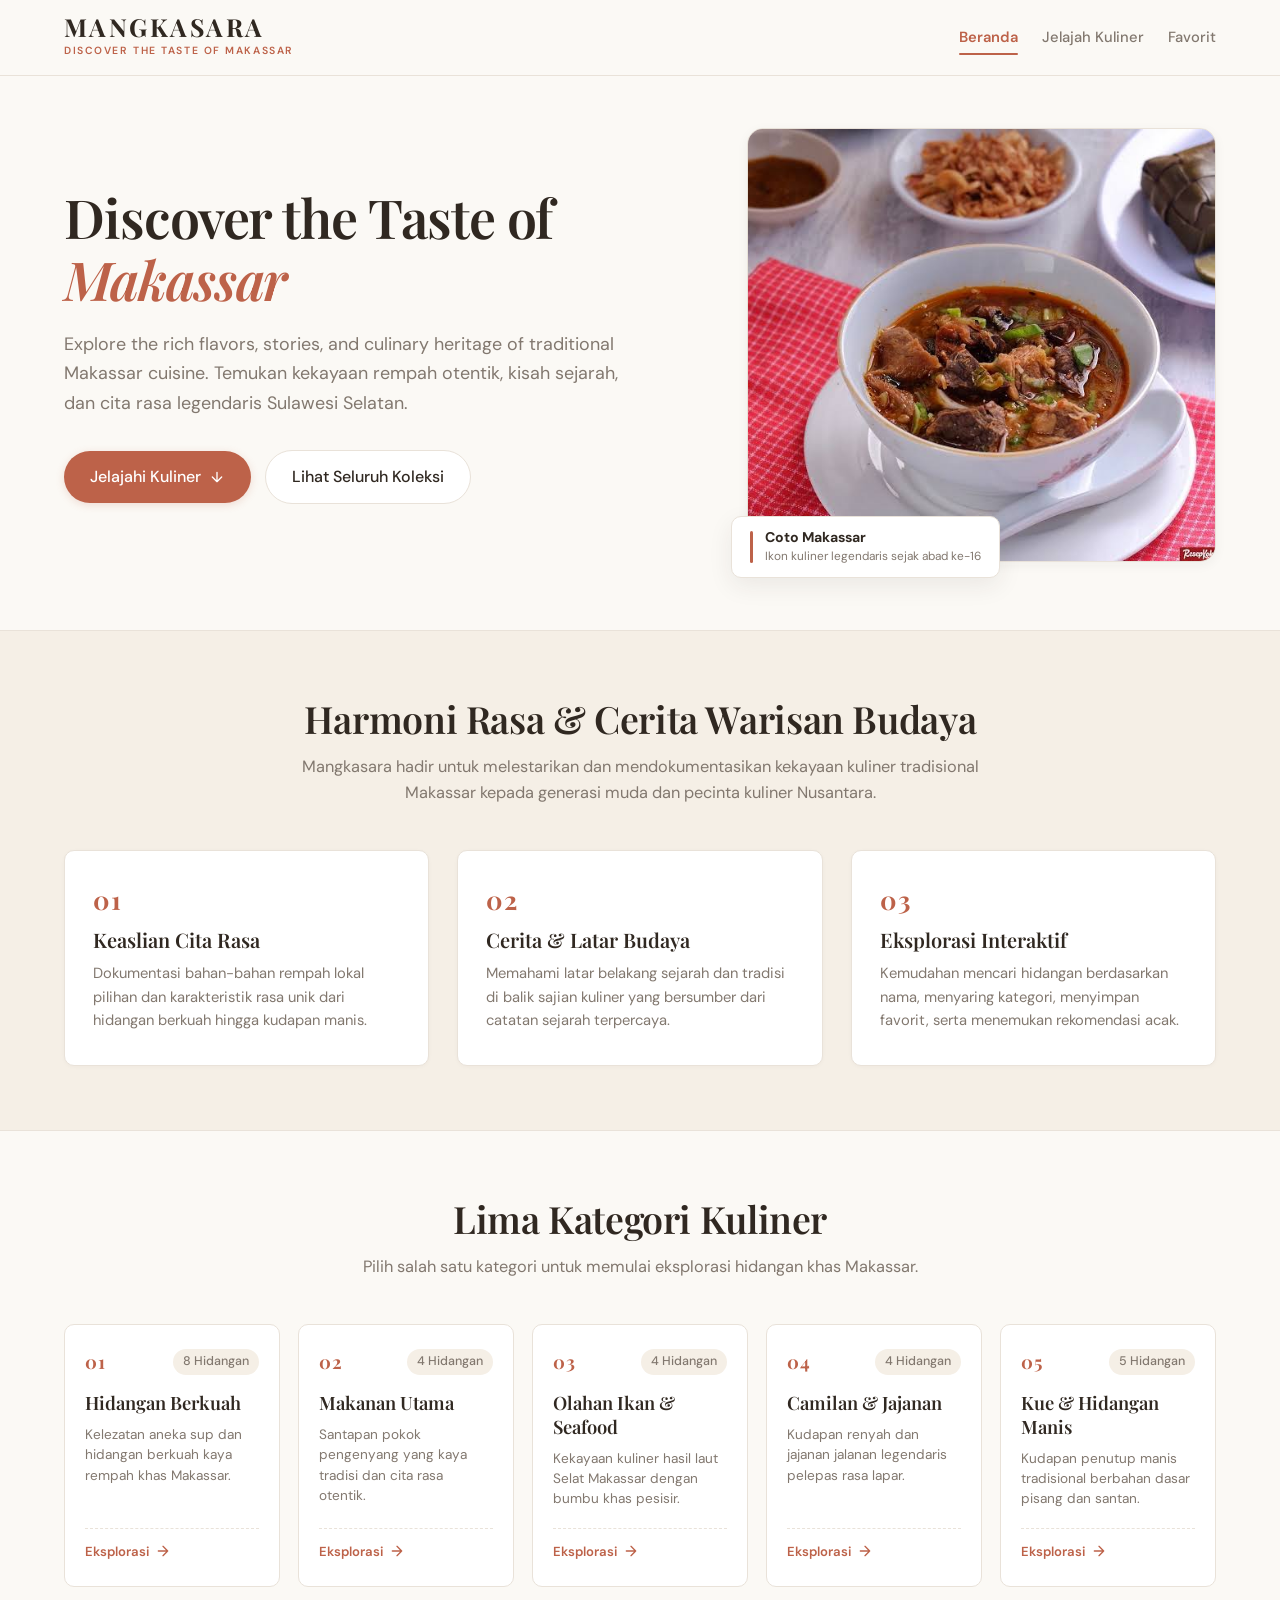
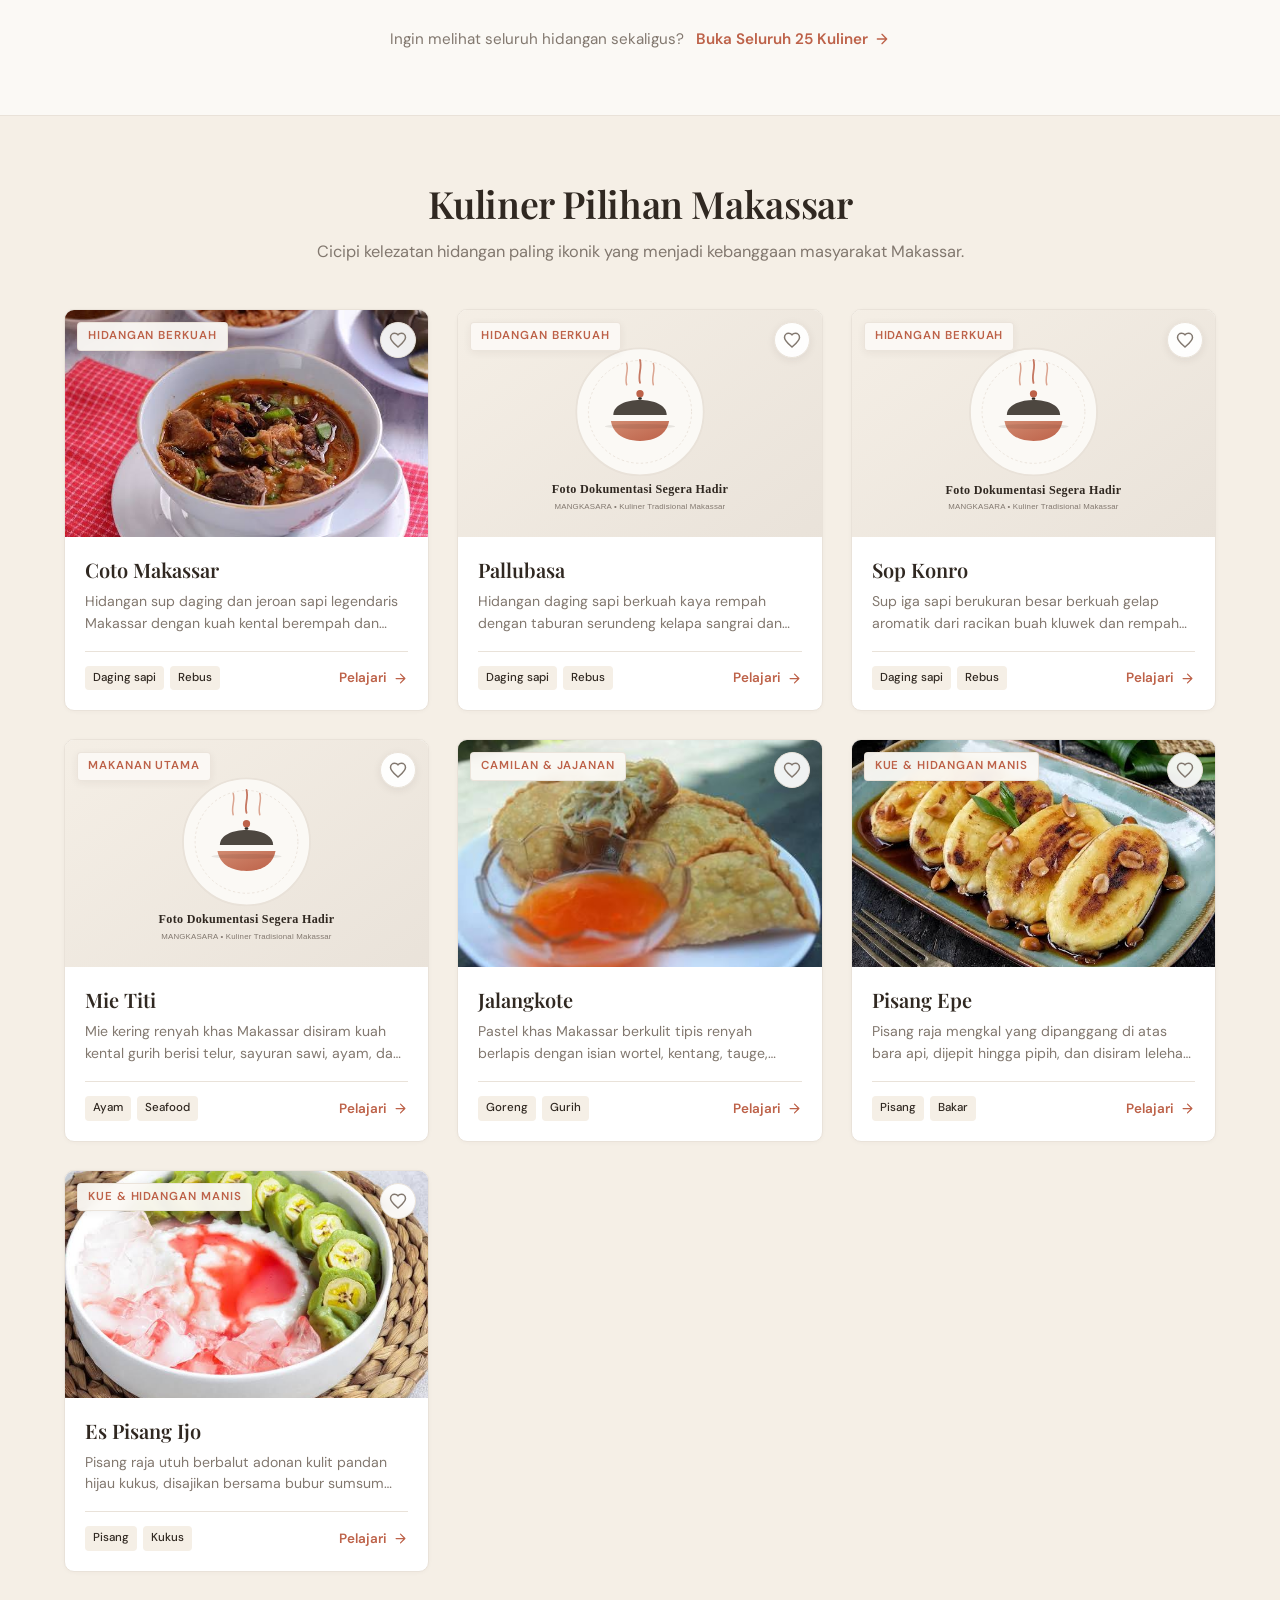
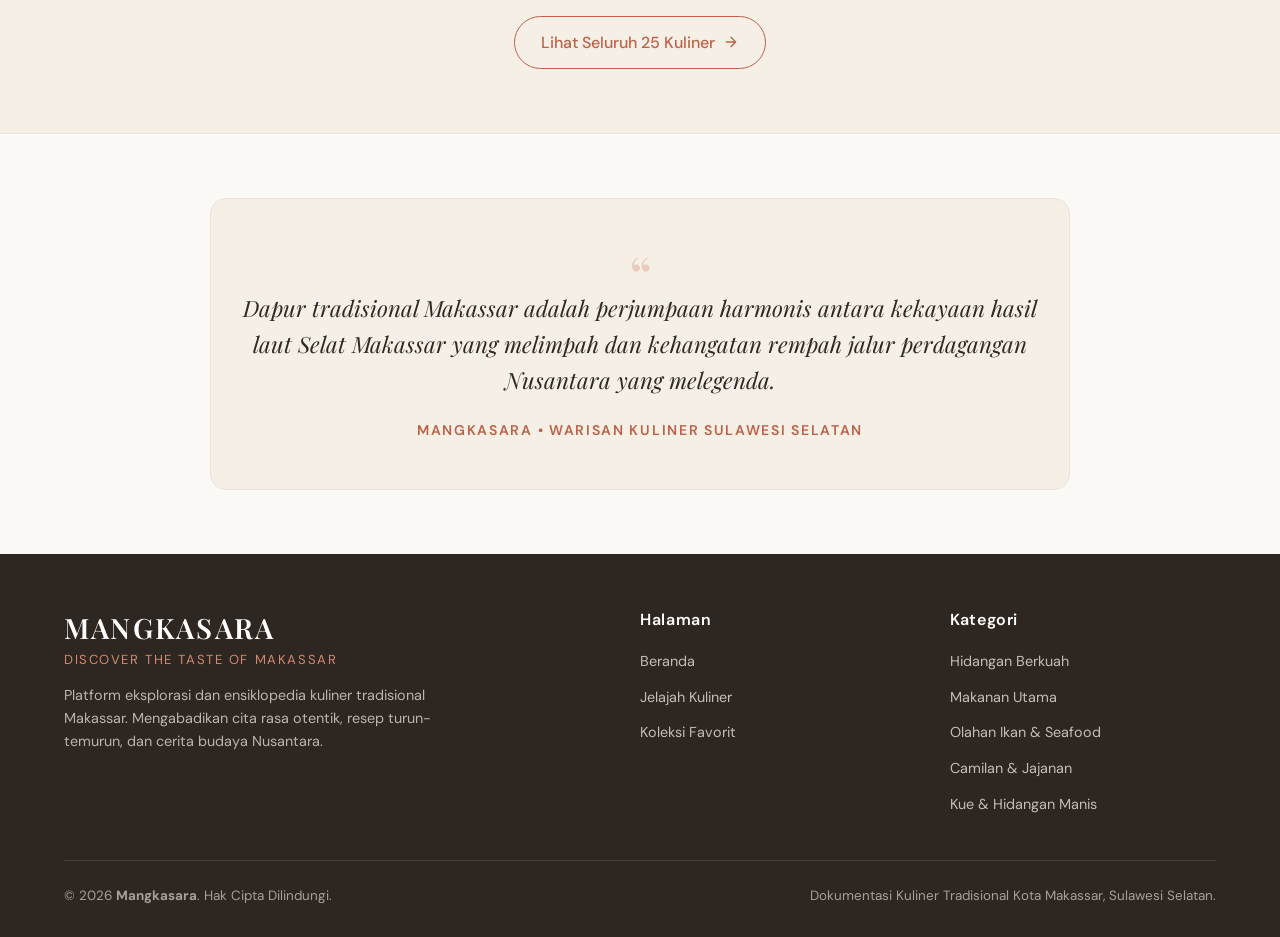
==== commit 6230ecaa: "Update PRD & README.md Version 3.0" ====
--- a/index.html
+++ b/index.html
@@ -1,9 +1,11 @@
 <!DOCTYPE html>
 <html lang="id">
+
 <head>
   <meta charset="UTF-8" />
   <meta name="viewport" content="width=device-width, initial-scale=1.0" />
-  <meta name="description" content="Mangkasara — Platform eksplorasi dan ensiklopedia kuliner tradisional Makassar. Discover the Taste of Makassar." />
+  <meta name="description"
+    content="Mangkasara — Platform eksplorasi dan ensiklopedia kuliner tradisional Makassar. Discover the Taste of Makassar." />
   <title>Mangkasara — Discover the Taste of Makassar</title>
 
   <!-- Favicon & Identitas Dokumen -->
@@ -14,6 +16,7 @@
   <link rel="stylesheet" href="css/components.css" />
   <link rel="stylesheet" href="css/responsive.css" />
 </head>
+
 <body>
 
   <!--
@@ -30,12 +33,7 @@
       </a>
 
       <!-- Tombol Hamburger untuk Layar Mobile -->
-      <button 
-        type="button" 
-        class="btn-mobile-menu" 
-        aria-label="Buka menu navigasi" 
-        aria-expanded="false"
-      >
+      <button type="button" class="btn-mobile-menu" aria-label="Buka menu navigasi" aria-expanded="false">
         <span></span>
         <span></span>
         <span></span>
@@ -71,19 +69,20 @@
       <div class="container hero-grid">
         <!-- Kolom Teks & Aksi -->
         <div class="hero-content">
-          <span class="section-badge">Ensiklopedia Kuliner Tradisional</span>
+          <!-- <span class="section-badge">Ensiklopedia Kuliner Tradisional</span> -->
           <h1 id="hero-title" class="hero-title">
             Discover the Taste of <span>Makassar</span>
           </h1>
           <p class="hero-description">
-            Explore the rich flavors, stories, and culinary heritage of traditional Makassar cuisine. 
+            Explore the rich flavors, stories, and culinary heritage of traditional Makassar cuisine.
             Temukan kekayaan rempah otentik, kisah sejarah, dan cita rasa legendaris Sulawesi Selatan.
           </p>
           <div class="hero-actions">
             <!-- CTA Utama: Scroll halus ke bagian Kategori di Beranda -->
             <a href="#categories" class="btn btn-primary btn-lg" id="hero-btn-explore">
               <span>Jelajahi Kuliner</span>
-              <svg class="arrow-icon" viewBox="0 0 24 24" width="16" height="16" fill="none" stroke="currentColor" stroke-width="2" stroke-linecap="round" stroke-linejoin="round" aria-hidden="true">
+              <svg class="arrow-icon" viewBox="0 0 24 24" width="16" height="16" fill="none" stroke="currentColor"
+                stroke-width="2" stroke-linecap="round" stroke-linejoin="round" aria-hidden="true">
                 <path d="M12 5v14M19 12l-7 7-7-7" />
               </svg>
             </a>
@@ -97,12 +96,8 @@
         <!-- Kolom Fotografi Kuliner Asli -->
         <div class="hero-media">
           <div class="hero-image-wrapper">
-            <img 
-              src="assets/images/coto.jpg" 
-              alt="Hidangan Coto Makassar kuah kental kaya rempah" 
-              class="hero-image"
-              onerror="this.onerror=null; this.src='assets/images/placeholder-food.svg';"
-            />
+            <img src="assets/images/coto.jpg" alt="Hidangan Coto Makassar kuah kental kaya rempah" class="hero-image"
+              onerror="this.onerror=null; this.src='assets/images/placeholder-food.svg';" />
           </div>
           <!-- Kartu floating minimalis -->
           <div class="hero-floating-card">
@@ -124,10 +119,11 @@
     <section class="section section-alt" aria-labelledby="pillars-heading">
       <div class="container">
         <div class="section-header">
-          <span class="section-badge">Mengenal Mangkasara</span>
+          <!-- <span class="section-badge">Mengenal Mangkasara</span> -->
           <h2 id="pillars-heading" class="section-title">Harmoni Rasa & Cerita Warisan Budaya</h2>
           <p class="section-subtitle">
-            Mangkasara hadir untuk melestarikan dan mendokumentasikan kekayaan kuliner tradisional Makassar kepada generasi muda dan pecinta kuliner Nusantara.
+            Mangkasara hadir untuk melestarikan dan mendokumentasikan kekayaan kuliner tradisional Makassar kepada
+            generasi muda dan pecinta kuliner Nusantara.
           </p>
         </div>
 
@@ -136,7 +132,8 @@
             <span class="pillar-num font-serif">01</span>
             <h3 class="pillar-title">Keaslian Cita Rasa</h3>
             <p class="pillar-desc">
-              Dokumentasi bahan-bahan rempah lokal pilihan dan karakteristik rasa unik dari hidangan berkuah hingga kudapan manis.
+              Dokumentasi bahan-bahan rempah lokal pilihan dan karakteristik rasa unik dari hidangan berkuah hingga
+              kudapan manis.
             </p>
           </div>
 
@@ -144,7 +141,8 @@
             <span class="pillar-num font-serif">02</span>
             <h3 class="pillar-title">Cerita & Latar Budaya</h3>
             <p class="pillar-desc">
-              Memahami latar belakang sejarah dan tradisi di balik sajian kuliner yang bersumber dari catatan sejarah terpercaya.
+              Memahami latar belakang sejarah dan tradisi di balik sajian kuliner yang bersumber dari catatan sejarah
+              terpercaya.
             </p>
           </div>
 
@@ -152,7 +150,8 @@
             <span class="pillar-num font-serif">03</span>
             <h3 class="pillar-title">Eksplorasi Interaktif</h3>
             <p class="pillar-desc">
-              Kemudahan mencari hidangan berdasarkan nama, menyaring kategori, menyimpan favorit, serta menemukan rekomendasi acak.
+              Kemudahan mencari hidangan berdasarkan nama, menyaring kategori, menyimpan favorit, serta menemukan
+              rekomendasi acak.
             </p>
           </div>
         </div>
@@ -168,7 +167,7 @@
     <section id="categories" class="section" aria-labelledby="categories-heading">
       <div class="container">
         <div class="section-header">
-          <span class="section-badge">Jelajahi Ragam</span>
+          <!-- <span class="section-badge">Jelajahi Ragam</span> -->
           <h2 id="categories-heading" class="section-title">Lima Kategori Kuliner</h2>
           <p class="section-subtitle">
             Pilih salah satu kategori untuk memulai eksplorasi hidangan khas Makassar.
@@ -183,7 +182,8 @@
           <span>Ingin melihat seluruh hidangan sekaligus?</span>
           <a href="explore.html" class="link-editorial-arrow">
             <span>Buka Seluruh 25 Kuliner</span>
-            <svg viewBox="0 0 24 24" width="16" height="16" fill="none" stroke="currentColor" stroke-width="2" stroke-linecap="round" stroke-linejoin="round" aria-hidden="true">
+            <svg viewBox="0 0 24 24" width="16" height="16" fill="none" stroke="currentColor" stroke-width="2"
+              stroke-linecap="round" stroke-linejoin="round" aria-hidden="true">
               <path d="M5 12h14M12 5l7 7-7 7" />
             </svg>
           </a>
@@ -199,7 +199,7 @@
     <section class="section section-alt" aria-labelledby="featured-heading">
       <div class="container">
         <div class="section-header">
-          <span class="section-badge">Pilihan Editor</span>
+          <!-- <span class="section-badge">Pilihan Editor</span> -->
           <h2 id="featured-heading" class="section-title">Kuliner Pilihan Makassar</h2>
           <p class="section-subtitle">
             Cicipi kelezatan hidangan paling ikonik yang menjadi kebanggaan masyarakat Makassar.
@@ -211,7 +211,8 @@
         <div style="text-align: center; margin-top: 44px;">
           <a href="explore.html" class="btn btn-outline btn-lg">
             <span>Lihat Seluruh 25 Kuliner</span>
-            <svg class="arrow-icon" viewBox="0 0 24 24" width="16" height="16" fill="none" stroke="currentColor" stroke-width="2" stroke-linecap="round" stroke-linejoin="round">
+            <svg class="arrow-icon" viewBox="0 0 24 24" width="16" height="16" fill="none" stroke="currentColor"
+              stroke-width="2" stroke-linecap="round" stroke-linejoin="round">
               <path d="M5 12h14M12 5l7 7-7 7" />
             </svg>
           </a>
@@ -229,7 +230,8 @@
         <div class="editorial-quote-box">
           <div class="quote-symbol" aria-hidden="true">“</div>
           <p class="editorial-text">
-            Dapur tradisional Makassar adalah perjumpaan harmonis antara kekayaan hasil laut Selat Makassar yang melimpah dan kehangatan rempah jalur perdagangan Nusantara yang melegenda.
+            Dapur tradisional Makassar adalah perjumpaan harmonis antara kekayaan hasil laut Selat Makassar yang
+            melimpah dan kehangatan rempah jalur perdagangan Nusantara yang melegenda.
           </p>
           <div class="editorial-author">
             MANGKASARA • Warisan Kuliner Sulawesi Selatan
@@ -251,7 +253,8 @@
           <h3 class="font-serif">MANGKASARA</h3>
           <div class="footer-tagline">Discover the Taste of Makassar</div>
           <p class="footer-desc">
-            Platform eksplorasi dan ensiklopedia kuliner tradisional Makassar. Mengabadikan cita rasa otentik, resep turun-temurun, dan cerita budaya Nusantara.
+            Platform eksplorasi dan ensiklopedia kuliner tradisional Makassar. Mengabadikan cita rasa otentik, resep
+            turun-temurun, dan cerita budaya Nusantara.
           </p>
         </div>
 
@@ -297,4 +300,5 @@
   <script src="js/pages/home.js"></script>
 
 </body>
-</html>
+
+</html>
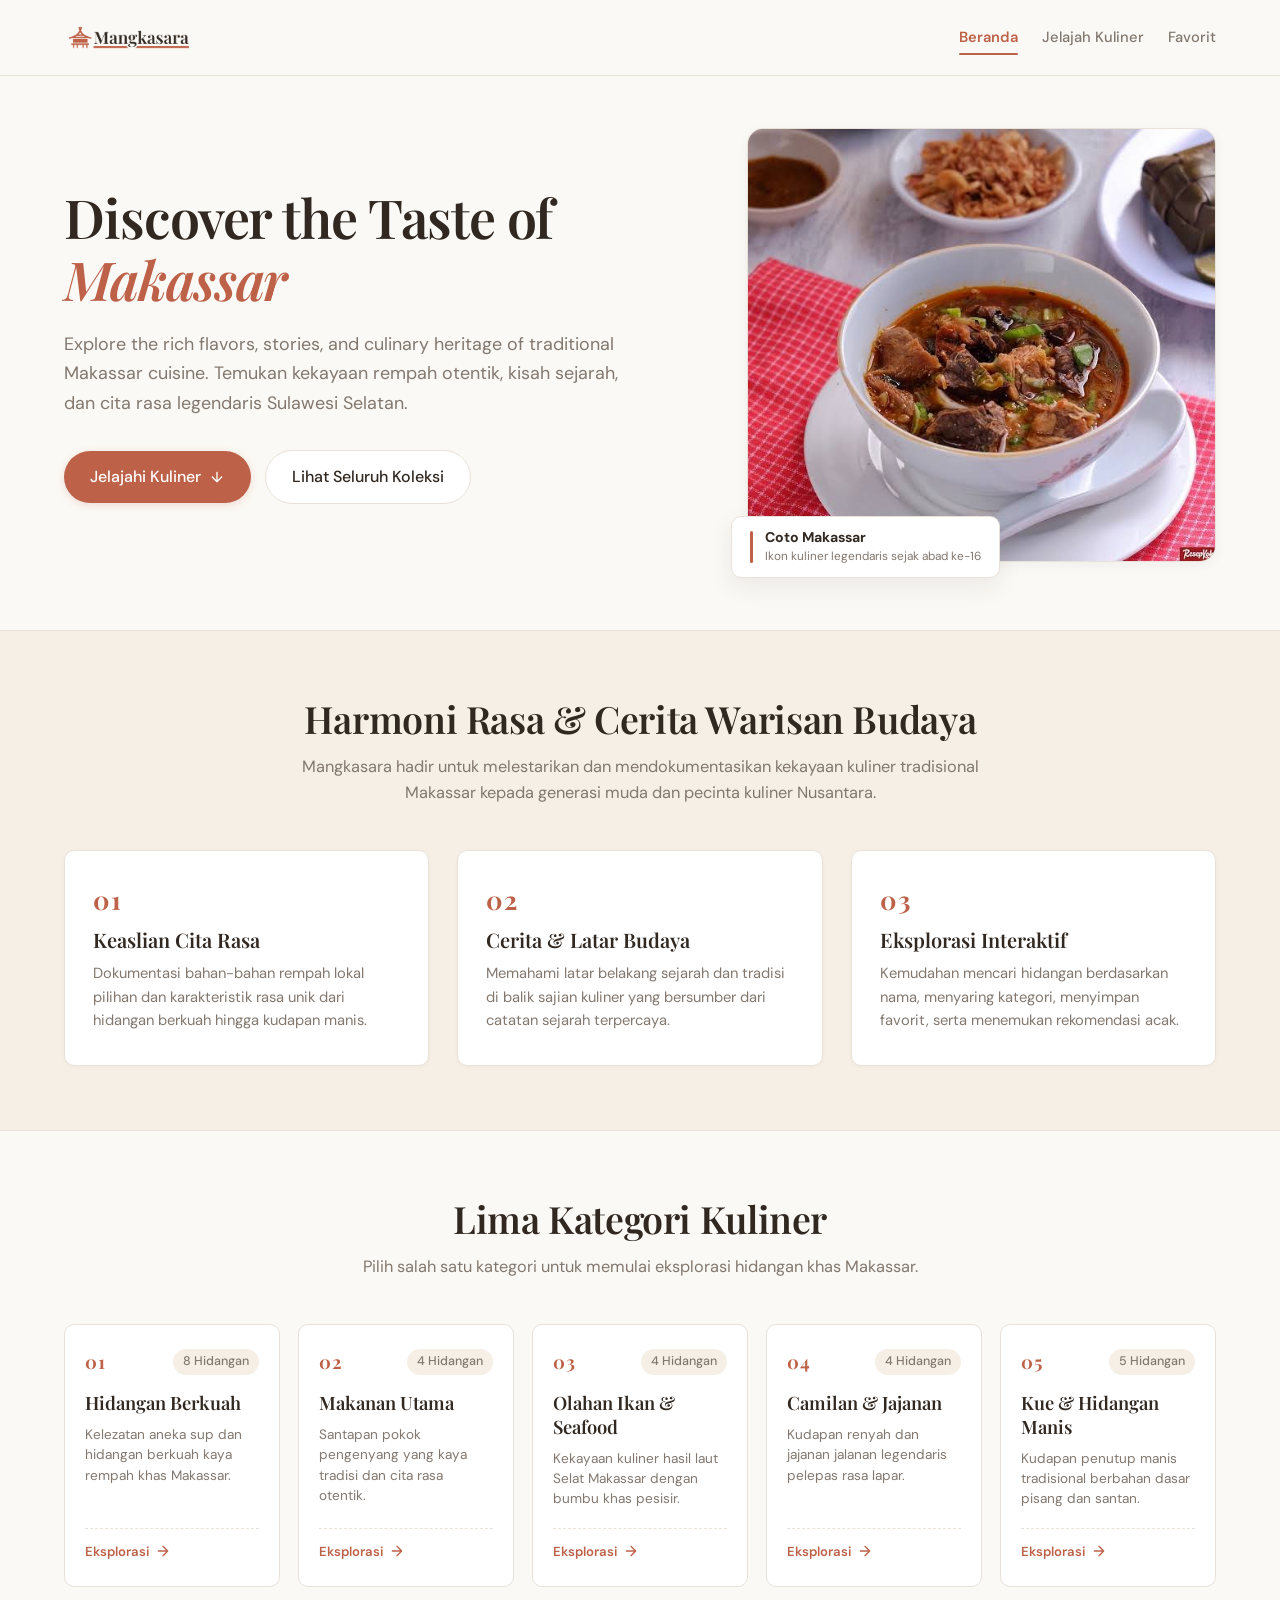
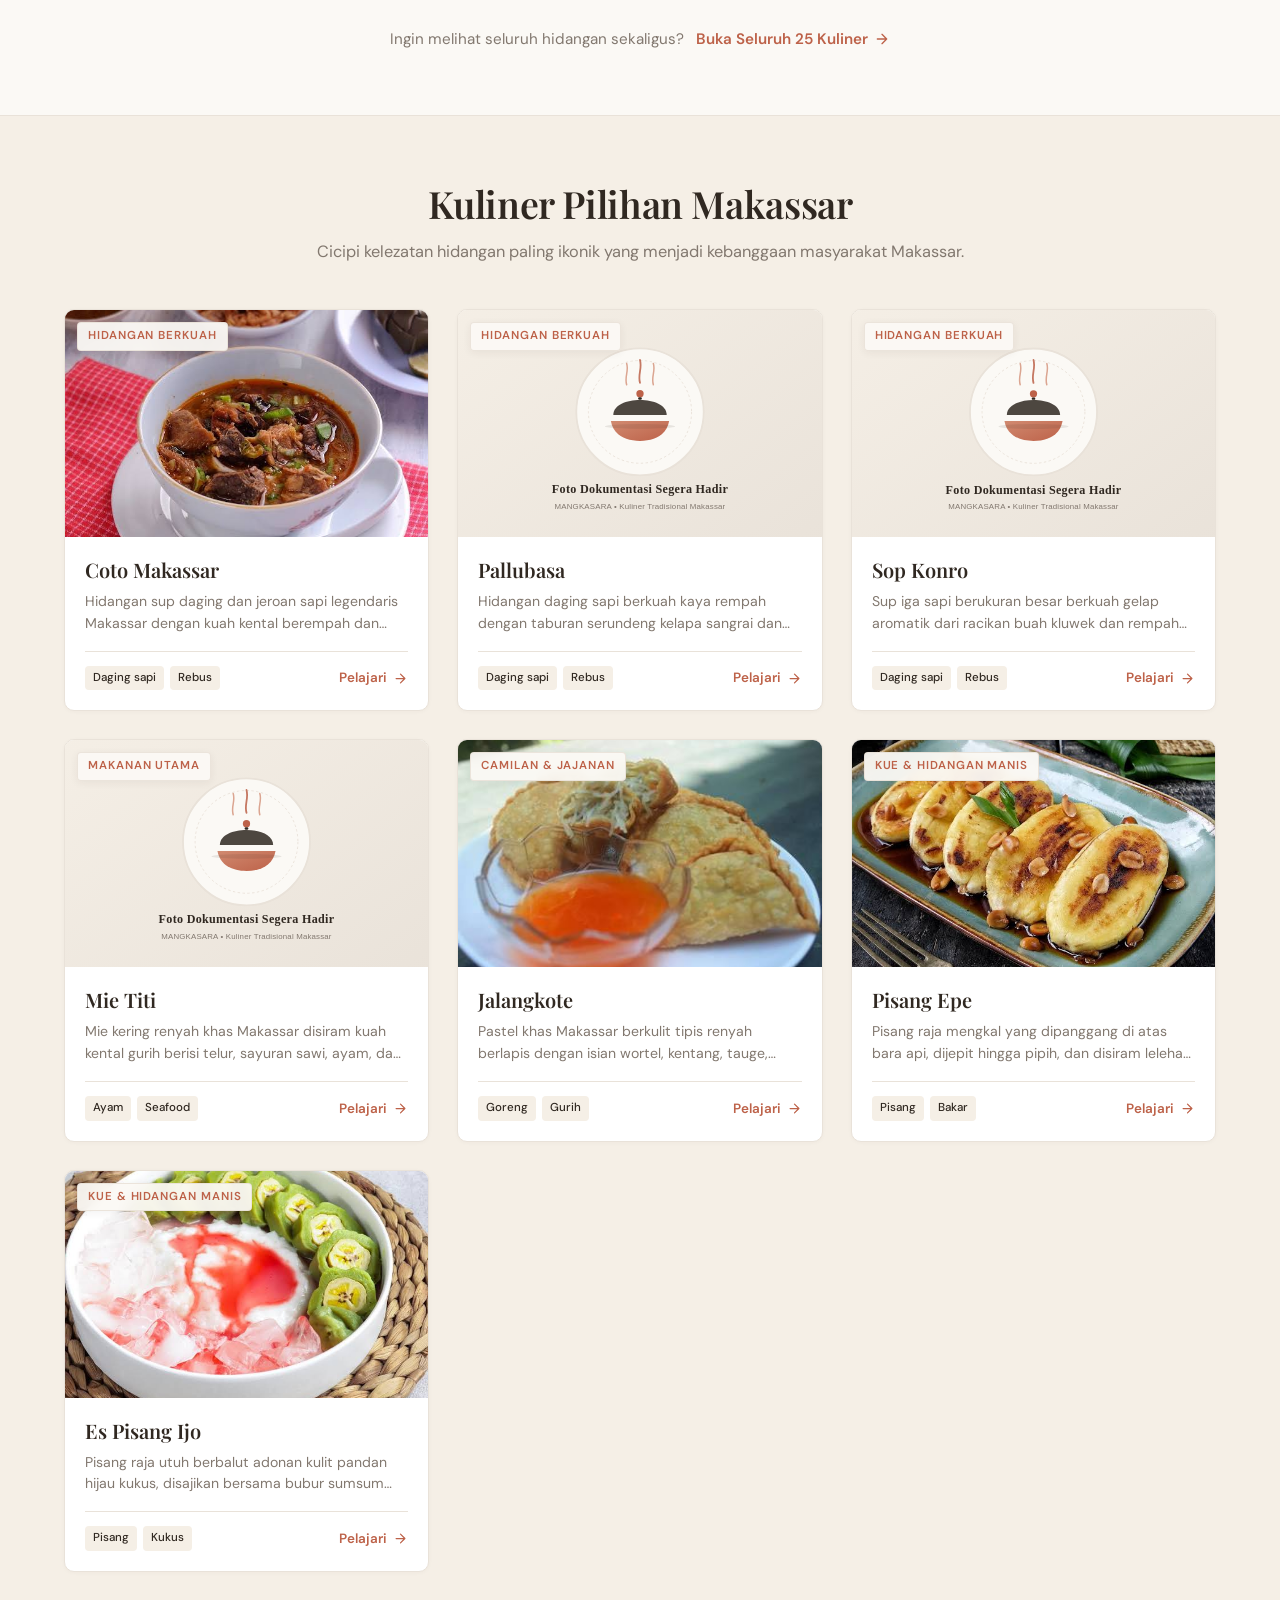
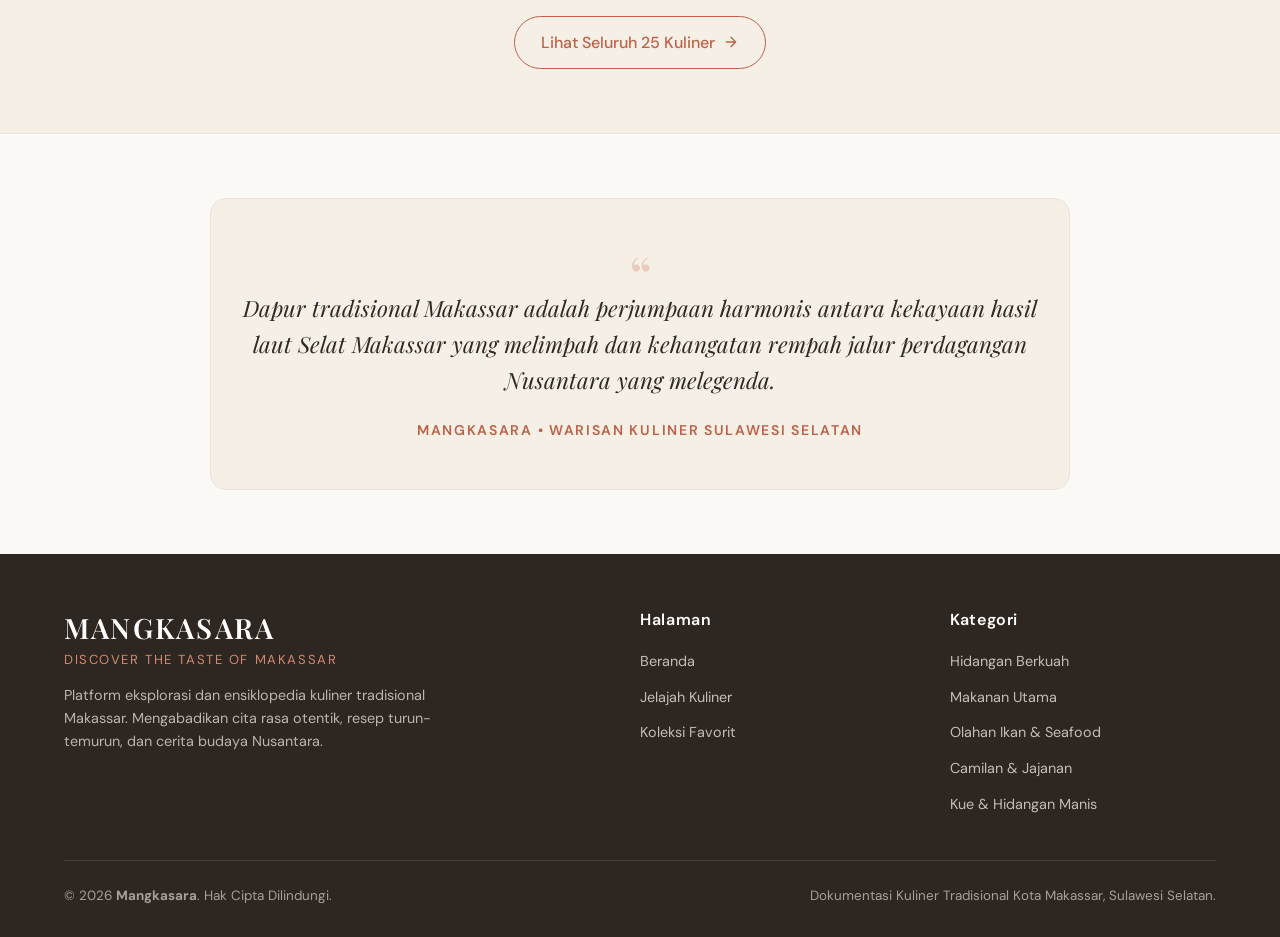
==== commit eaad9bbb: "Add Logo & Assets" ====
--- a/index.html
+++ b/index.html
@@ -9,7 +9,7 @@
   <title>Mangkasara — Discover the Taste of Makassar</title>
 
   <!-- Favicon & Identitas Dokumen -->
-  <link rel="icon" type="image/svg+xml" href="assets/images/placeholder-food.svg" />
+  <link rel="icon" type="image/png" href="assets/logo-1.png" />
 
   <!-- Stylesheet Proyek Mangkasara -->
   <link rel="stylesheet" href="css/style.css" />
@@ -27,9 +27,8 @@
   <header class="site-header">
     <div class="container nav-container">
       <!-- Identitas Brand Mangkasara -->
-      <a href="index.html" class="brand-link" aria-label="Mangkasara Beranda">
-        <span class="brand-wordmark">MANGKASARA</span>
-        <span class="brand-tagline">Discover the Taste of Makassar</span>
+      <a href="index.html" class="brand-link" aria-label="Mangkasara — Discover the Taste of Makassar">
+        <img src="assets/logo-1.png" alt="Mangkasara Logo" class="brand-logo" />
       </a>
 
       <!-- Tombol Hamburger untuk Layar Mobile -->
@@ -49,10 +48,7 @@
             <a href="explore.html" class="nav-link">Jelajah Kuliner</a>
           </li>
           <li>
-            <a href="favorites.html" class="nav-link">
-              <span>Favorit</span>
-              <span class="favorites-count-badge" style="display: none;">0</span>
-            </a>
+            <a href="favorites.html" class="nav-link">Favorit</a>
           </li>
         </ul>
       </nav>
@@ -293,7 +289,6 @@
   <!-- Skrip JavaScript Proyek -->
   <script src="js/data/categories.js"></script>
   <script src="js/data/foods.js"></script>
-  <script src="js/utils/storage.js"></script>
   <script src="js/components/page-transition.js"></script>
   <script src="js/components/food-card.js"></script>
   <script src="js/components/navbar.js"></script>
--- a/css/components.css
+++ b/css/components.css
@@ -40,11 +40,24 @@
   position: relative;
 }
 
-/* Brand Wordmark Mangkasara */
+/* Brand Wordmark & Logo Mangkasara */
 .brand-link {
-  display: flex;
-  flex-direction: column;
+  display: inline-flex;
+  align-items: center;
   text-decoration: none;
+  transition: opacity var(--transition-fast);
+}
+
+.brand-link:hover {
+  opacity: 0.88;
+}
+
+.brand-logo {
+  height: 44px;
+  width: auto;
+  max-width: 175px;
+  object-fit: contain;
+  display: block;
 }
 
 .brand-wordmark {
@@ -1228,6 +1241,125 @@
 }
 
 /* -------------------------------------------------------------------------- */
+/* 9.5 HALAMAN FAVORIT — COMING SOON PLACEHOLDER (SEMESTER 1)                 */
+/* -------------------------------------------------------------------------- */
+.coming-soon-wrapper {
+  max-width: 820px;
+  margin: 24px auto 50px;
+  background-color: #FFFFFF;
+  border: 1px solid var(--color-border);
+  border-radius: var(--radius-lg);
+  padding: 56px 44px;
+  text-align: center;
+  box-shadow: var(--shadow-subtle);
+}
+
+.coming-soon-icon {
+  width: 76px;
+  height: 76px;
+  border-radius: var(--radius-full);
+  background-color: rgba(189, 98, 73, 0.08);
+  color: var(--color-primary);
+  display: flex;
+  align-items: center;
+  justify-content: center;
+  margin: 0 auto 24px;
+}
+
+.coming-soon-badge {
+  display: inline-block;
+  padding: 6px 16px;
+  border-radius: var(--radius-full);
+  background-color: var(--color-section);
+  border: 1px solid var(--color-border);
+  font-size: 0.82rem;
+  font-weight: 600;
+  text-transform: uppercase;
+  letter-spacing: 0.08em;
+  color: var(--color-primary);
+  margin-bottom: 18px;
+}
+
+.coming-soon-title {
+  font-size: clamp(1.85rem, 3.2vw, 2.5rem);
+  color: var(--color-text);
+  margin-bottom: 14px;
+  line-height: 1.25;
+}
+
+.coming-soon-desc {
+  font-size: 1.05rem;
+  color: var(--color-muted);
+  line-height: 1.7;
+  max-width: 660px;
+  margin: 0 auto 36px;
+}
+
+.coming-soon-roadmap {
+  background-color: var(--color-section);
+  border: 1px solid var(--color-border);
+  border-radius: var(--radius-md);
+  padding: 26px 24px;
+  margin-bottom: 36px;
+  text-align: left;
+}
+
+.coming-soon-roadmap-title {
+  font-size: 0.88rem;
+  text-transform: uppercase;
+  letter-spacing: 0.08em;
+  color: var(--color-primary);
+  font-weight: 700;
+  margin-bottom: 16px;
+  display: flex;
+  align-items: center;
+  gap: 8px;
+}
+
+.coming-soon-roadmap-grid {
+  display: grid;
+  grid-template-columns: repeat(3, 1fr);
+  gap: 16px;
+}
+
+.coming-soon-step {
+  background-color: #FFFFFF;
+  border: 1px solid var(--color-border);
+  border-radius: var(--radius-sm);
+  padding: 16px;
+}
+
+.coming-soon-step-num {
+  font-family: var(--font-serif);
+  font-size: 1.15rem;
+  font-weight: 700;
+  color: var(--color-primary);
+  margin-bottom: 4px;
+}
+
+.coming-soon-step-title {
+  font-size: 0.92rem;
+  font-weight: 600;
+  color: var(--color-text);
+  margin-bottom: 4px;
+}
+
+.coming-soon-step-desc {
+  font-size: 0.82rem;
+  color: var(--color-muted);
+  line-height: 1.5;
+  margin: 0;
+}
+
+.coming-soon-actions {
+  display: flex;
+  align-items: center;
+  justify-content: center;
+  gap: 16px;
+  flex-wrap: wrap;
+}
+
+/* -------------------------------------------------------------------------- */
 /* 10. FOOTER                                                                 */
 /* -------------------------------------------------------------------------- */
 .site-footer {
--- a/css/responsive.css
+++ b/css/responsive.css
@@ -224,12 +224,31 @@
   .modal-actions .btn {
     width: 100%;
   }
+
+  /* Responsive Coming Soon Placeholder */
+  .coming-soon-wrapper {
+    padding: 38px 20px;
+  }
+
+  .coming-soon-roadmap-grid {
+    grid-template-columns: 1fr;
+    gap: 12px;
+  }
+
+  .coming-soon-actions .btn {
+    width: 100%;
+  }
 }
 
 /* -------------------------------------------------------------------------- */
 /* 4. SMARTPHONE KECIL (MAX-WIDTH: 480px)                                     */
 /* -------------------------------------------------------------------------- */
 @media screen and (max-width: 480px) {
+  .brand-logo {
+    height: 36px;
+    max-width: 140px;
+  }
+
   .container {
     padding-left: 16px;
     padding-right: 16px;
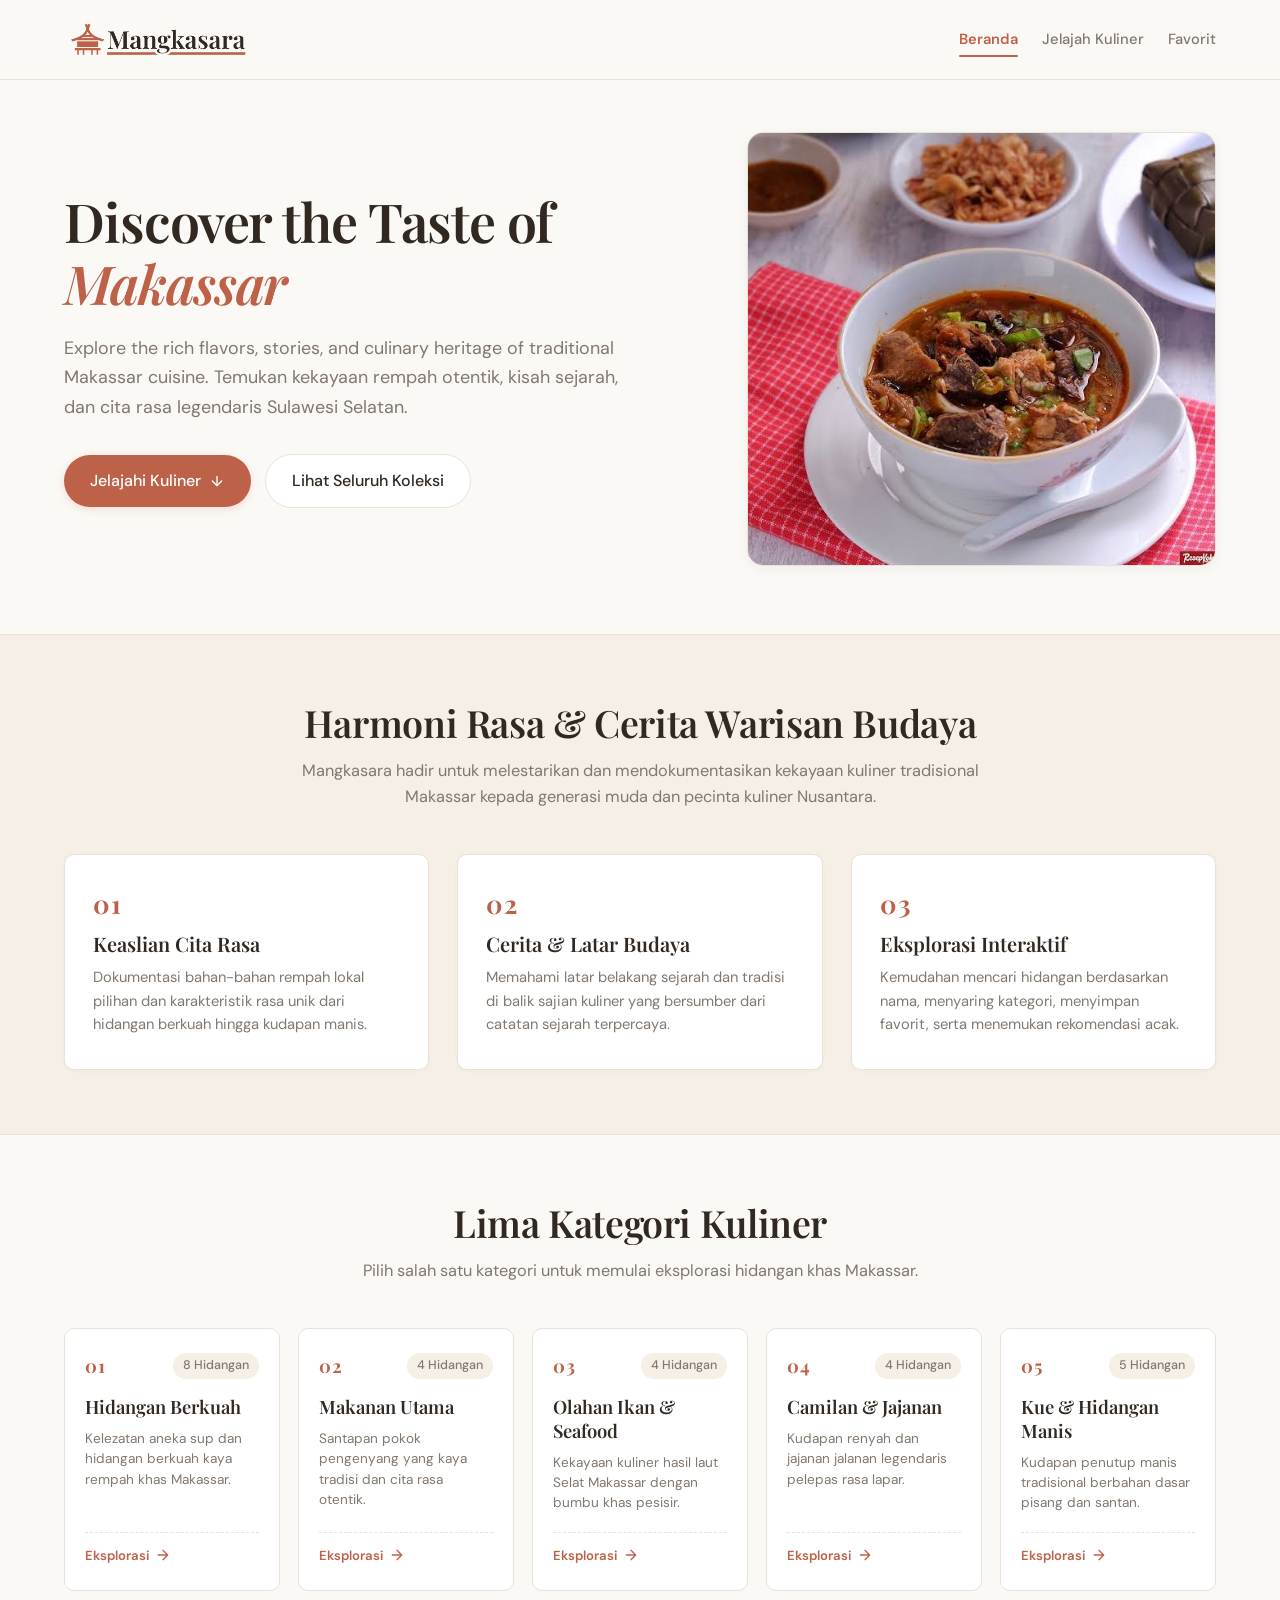
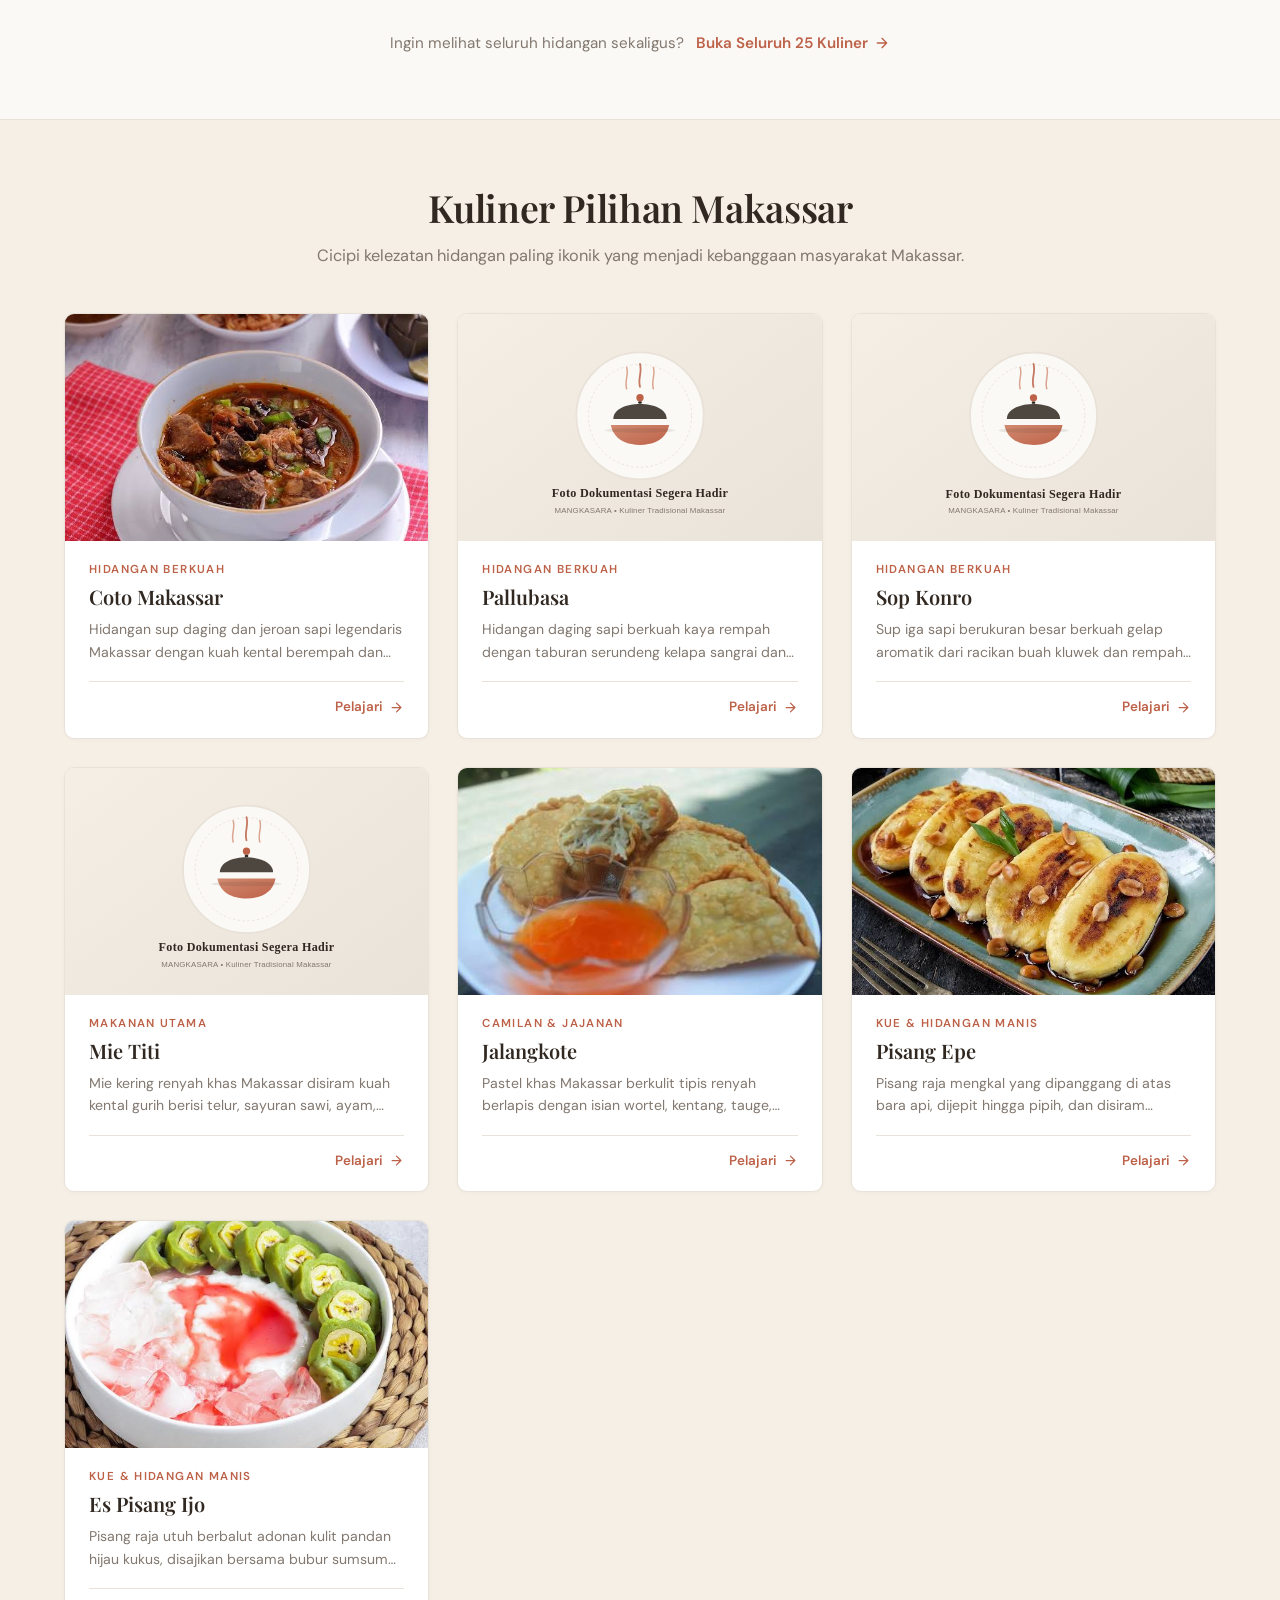
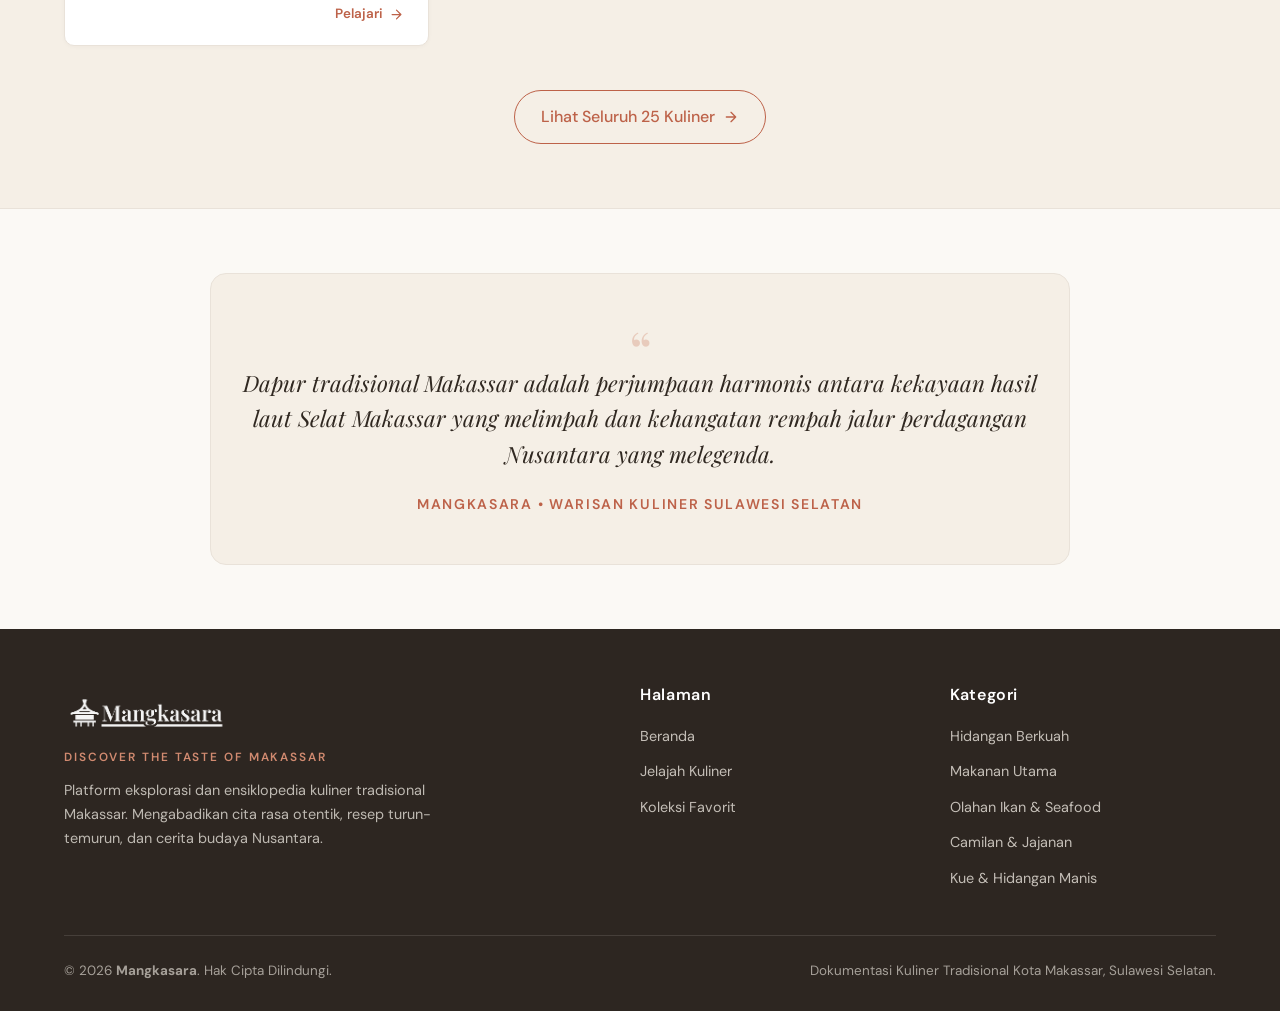
==== commit 0dcdad77: "MengClean🫪🫪🫪🫪🫪" ====
--- a/index.html
+++ b/index.html
@@ -64,8 +64,7 @@
     <section class="hero-section" aria-labelledby="hero-title">
       <div class="container hero-grid">
         <!-- Kolom Teks & Aksi -->
-        <div class="hero-content">
-          <!-- <span class="section-badge">Ensiklopedia Kuliner Tradisional</span> -->
+        <div class="hero-content fade-up">
           <h1 id="hero-title" class="hero-title">
             Discover the Taste of <span>Makassar</span>
           </h1>
@@ -90,19 +89,11 @@
         </div>
 
         <!-- Kolom Fotografi Kuliner Asli -->
-        <div class="hero-media">
+        <div class="hero-media fade-up" data-delay="1">
           <div class="hero-image-wrapper">
             <img src="assets/images/coto.jpg" alt="Hidangan Coto Makassar kuah kental kaya rempah" class="hero-image"
               onerror="this.onerror=null; this.src='assets/images/placeholder-food.svg';" />
           </div>
-          <!-- Kartu floating minimalis -->
-          <div class="hero-floating-card">
-            <div class="floating-accent-line" aria-hidden="true"></div>
-            <div class="floating-text">
-              <h4>Coto Makassar</h4>
-              <p>Ikon kuliner legendaris sejak abad ke-16</p>
-            </div>
-          </div>
         </div>
       </div>
     </section>
@@ -114,8 +105,7 @@
     -->
     <section class="section section-alt" aria-labelledby="pillars-heading">
       <div class="container">
-        <div class="section-header">
-          <!-- <span class="section-badge">Mengenal Mangkasara</span> -->
+        <div class="section-header fade-up">
           <h2 id="pillars-heading" class="section-title">Harmoni Rasa & Cerita Warisan Budaya</h2>
           <p class="section-subtitle">
             Mangkasara hadir untuk melestarikan dan mendokumentasikan kekayaan kuliner tradisional Makassar kepada
@@ -124,7 +114,7 @@
         </div>
 
         <div class="pillars-grid">
-          <div class="pillar-card">
+          <div class="pillar-card fade-up" data-delay="1">
             <span class="pillar-num font-serif">01</span>
             <h3 class="pillar-title">Keaslian Cita Rasa</h3>
             <p class="pillar-desc">
@@ -133,7 +123,7 @@
             </p>
           </div>
 
-          <div class="pillar-card">
+          <div class="pillar-card fade-up" data-delay="2">
             <span class="pillar-num font-serif">02</span>
             <h3 class="pillar-title">Cerita & Latar Budaya</h3>
             <p class="pillar-desc">
@@ -142,7 +132,7 @@
             </p>
           </div>
 
-          <div class="pillar-card">
+          <div class="pillar-card fade-up" data-delay="3">
             <span class="pillar-num font-serif">03</span>
             <h3 class="pillar-title">Eksplorasi Interaktif</h3>
             <p class="pillar-desc">
@@ -162,8 +152,7 @@
     -->
     <section id="categories" class="section" aria-labelledby="categories-heading">
       <div class="container">
-        <div class="section-header">
-          <!-- <span class="section-badge">Jelajahi Ragam</span> -->
+        <div class="section-header fade-up">
           <h2 id="categories-heading" class="section-title">Lima Kategori Kuliner</h2>
           <p class="section-subtitle">
             Pilih salah satu kategori untuk memulai eksplorasi hidangan khas Makassar.
@@ -174,7 +163,7 @@
         <div id="category-list" class="categories-grid"></div>
 
         <!-- Prompt navigasi ke seluruh koleksi -->
-        <div class="categories-footer-prompt">
+        <div class="categories-footer-prompt fade-up">
           <span>Ingin melihat seluruh hidangan sekaligus?</span>
           <a href="explore.html" class="link-editorial-arrow">
             <span>Buka Seluruh 25 Kuliner</span>
@@ -194,8 +183,7 @@
     -->
     <section class="section section-alt" aria-labelledby="featured-heading">
       <div class="container">
-        <div class="section-header">
-          <!-- <span class="section-badge">Pilihan Editor</span> -->
+        <div class="section-header fade-up">
           <h2 id="featured-heading" class="section-title">Kuliner Pilihan Makassar</h2>
           <p class="section-subtitle">
             Cicipi kelezatan hidangan paling ikonik yang menjadi kebanggaan masyarakat Makassar.
@@ -204,7 +192,7 @@
 
         <div id="featured-food-list" class="food-grid"></div>
 
-        <div style="text-align: center; margin-top: 44px;">
+        <div style="text-align: center; margin-top: 44px;" class="fade-up">
           <a href="explore.html" class="btn btn-outline btn-lg">
             <span>Lihat Seluruh 25 Kuliner</span>
             <svg class="arrow-icon" viewBox="0 0 24 24" width="16" height="16" fill="none" stroke="currentColor"
@@ -223,7 +211,7 @@
     -->
     <section class="section" aria-label="Kutipan Budaya Makassar">
       <div class="container">
-        <div class="editorial-quote-box">
+        <div class="editorial-quote-box fade-up">
           <div class="quote-symbol" aria-hidden="true">“</div>
           <p class="editorial-text">
             Dapur tradisional Makassar adalah perjumpaan harmonis antara kekayaan hasil laut Selat Makassar yang
@@ -244,10 +232,12 @@
   -->
   <footer class="site-footer">
     <div class="container">
-      <div class="footer-grid">
+      <div class="footer-grid fade-up">
         <div class="footer-brand">
-          <h3 class="font-serif">MANGKASARA</h3>
-          <div class="footer-tagline">Discover the Taste of Makassar</div>
+          <a href="index.html" class="footer-brand-link" aria-label="Mangkasara Beranda">
+            <img src="assets/logo-1.png" alt="Mangkasara" class="footer-logo" />
+          </a>
+          <span class="footer-tagline">DISCOVER THE TASTE OF MAKASSAR</span>
           <p class="footer-desc">
             Platform eksplorasi dan ensiklopedia kuliner tradisional Makassar. Mengabadikan cita rasa otentik, resep
             turun-temurun, dan cerita budaya Nusantara.
--- a/css/style.css
+++ b/css/style.css
@@ -43,7 +43,7 @@
 
   /* Spasi dan Layout */
   --container-max-width: 1200px;
-  --header-height: 76px;
+  --header-height: 80px;
   
   /* Efek Bayangan Lembut & Halus (Restrained Shadows) */
   --shadow-subtle: 0 1px 4px rgba(48, 40, 33, 0.03);
@@ -337,6 +337,8 @@
   background-color: var(--color-section);
   border-color: var(--color-primary-soft);
   color: var(--color-primary);
+  transform: translateY(-1px);
+  box-shadow: 0 3px 10px rgba(48, 40, 33, 0.06);
 }
 
 .btn-outline {
@@ -348,6 +350,8 @@
 .btn-outline:hover {
   background-color: var(--color-primary);
   color: #FFFFFF;
+  transform: translateY(-1px);
+  box-shadow: 0 3px 10px rgba(189, 98, 73, 0.2);
 }
 
 .btn-sm {
@@ -359,3 +363,47 @@
   padding: 13px 26px;
   font-size: 1rem;
 }
+
+/* -------------------------------------------------------------------------- */
+/* 8. INITIAL PAGE-LOAD FADE-UP ANIMATION SYSTEM                              */
+/* (Page Load Only — No Scroll Triggers — Respects prefers-reduced-motion)    */
+/* -------------------------------------------------------------------------- */
+@keyframes pageLoadFadeUp {
+  0% {
+    opacity: 0;
+    transform: translateY(14px);
+  }
+  100% {
+    opacity: 1;
+    transform: translateY(0);
+  }
+}
+
+/* Fallback default: Elemen secara default tampil penuh dan statis */
+.fade-up {
+  opacity: 1;
+  transform: none;
+}
+
+@media (prefers-reduced-motion: no-preference) {
+  /* Dipicu HANYA saat inisialisasi awal pemuatan halaman (Page Load Only) */
+  html.page-animating .fade-up {
+    animation: pageLoadFadeUp 0.38s cubic-bezier(0.16, 1, 0.3, 1) both;
+  }
+
+  /* Stagger delays minimal dan singkat (40ms - 200ms) */
+  html.page-animating .fade-up[data-delay="1"] { animation-delay: 40ms; }
+  html.page-animating .fade-up[data-delay="2"] { animation-delay: 80ms; }
+  html.page-animating .fade-up[data-delay="3"] { animation-delay: 120ms; }
+  html.page-animating .fade-up[data-delay="4"] { animation-delay: 160ms; }
+  html.page-animating .fade-up[data-delay="5"] { animation-delay: 200ms; }
+}
+
+@media (prefers-reduced-motion: reduce) {
+  .fade-up {
+    opacity: 1 !important;
+    transform: none !important;
+    animation: none !important;
+    transition: none !important;
+  }
+}
--- a/css/components.css
+++ b/css/components.css
@@ -45,17 +45,17 @@
   display: inline-flex;
   align-items: center;
   text-decoration: none;
-  transition: opacity var(--transition-fast);
+  transition: opacity var(--transition-fast), transform var(--transition-fast);
 }
 
 .brand-link:hover {
-  opacity: 0.88;
+  opacity: 0.92;
 }
 
 .brand-logo {
-  height: 44px;
+  height: 64px;
   width: auto;
-  max-width: 175px;
+  max-width: 220px;
   object-fit: contain;
   display: block;
 }
@@ -312,15 +312,15 @@
   border-radius: var(--radius-md);
   border: 1px solid var(--color-border);
   box-shadow: var(--shadow-subtle);
-  transition: transform var(--transition-fast), border-color var(--transition-fast), box-shadow var(--transition-fast);
+  transition: transform var(--transition-normal), border-color var(--transition-fast), box-shadow var(--transition-normal);
   display: flex;
   flex-direction: column;
 }
 
 .pillar-card:hover {
-  transform: translateY(-3px);
+  transform: translateY(-4px);
   border-color: var(--color-primary-soft);
-  box-shadow: var(--shadow-card);
+  box-shadow: var(--shadow-hover);
 }
 
 .pillar-num {
@@ -367,7 +367,7 @@
 }
 
 .food-card:hover {
-  transform: translateY(-4px);
+  transform: translateY(-5px);
   box-shadow: var(--shadow-hover);
   border-color: var(--color-primary-soft);
 }
@@ -397,77 +397,27 @@
   transform: scale(1.03);
 }
 
-/* Lencana Kategori Refined (Editorial Minimalis) */
-.food-category-badge {
-  position: absolute;
-  top: 12px;
-  left: 12px;
-  background-color: rgba(251, 249, 245, 0.94);
-  backdrop-filter: blur(6px);
-  -webkit-backdrop-filter: blur(6px);
-  color: var(--color-primary);
+/* Kategori Kuliner dalam Kartu (Editorial Overline) */
+.food-card-category {
   font-size: 0.72rem;
   font-weight: 600;
   text-transform: uppercase;
-  letter-spacing: 0.08em;
-  padding: 4px 10px;
-  border-radius: var(--radius-sm);
-  border: 1px solid rgba(233, 226, 217, 0.9);
-  z-index: 2;
-  box-shadow: 0 2px 8px rgba(48, 40, 33, 0.06);
-}
-
-/* Tombol Favorit (Love Icon) Refined */
-.btn-favorite-toggle {
-  position: absolute;
-  top: 12px;
-  right: 12px;
-  width: 36px;
-  height: 36px;
-  border-radius: var(--radius-full);
-  background-color: rgba(255, 255, 255, 0.92);
-  backdrop-filter: blur(4px);
-  -webkit-backdrop-filter: blur(4px);
-  border: 1px solid var(--color-border);
-  display: flex;
-  align-items: center;
-  justify-content: center;
-  box-shadow: 0 2px 8px rgba(48, 40, 33, 0.08);
-  z-index: 2;
-  transition: transform var(--transition-fast), background-color var(--transition-fast), border-color var(--transition-fast);
-}
-
-.btn-favorite-toggle:hover {
-  transform: scale(1.06);
-  background-color: #FFFFFF;
-  border-color: var(--color-primary-soft);
-}
-
-.btn-favorite-toggle .heart-icon {
-  fill: transparent;
-  stroke: var(--color-muted);
-  stroke-width: 2;
-  transition: fill 0.22s ease, stroke 0.22s ease, transform 0.22s ease;
-}
-
-.btn-favorite-toggle:hover .heart-icon {
-  stroke: var(--color-primary);
-}
-
-.btn-favorite-toggle.is-favorite .heart-icon {
-  fill: var(--color-danger);
-  stroke: var(--color-danger);
-  transform: scale(1.05);
+  letter-spacing: 0.12em;
+  color: var(--color-primary);
+  margin-bottom: 6px;
+  display: block;
+  line-height: 1.3;
 }
 
 .food-card-content {
-  padding: 20px;
+  padding: 22px 24px 20px;
   display: flex;
   flex-direction: column;
   flex: 1 0 auto;
 }
 
 .food-card-title {
+  font-family: var(--font-serif);
   font-size: 1.25rem;
   margin-bottom: 8px;
   line-height: 1.3;
@@ -475,6 +425,8 @@
 
 .food-card-title a {
   color: var(--color-text);
+  text-decoration: none;
+  transition: color var(--transition-fast);
 }
 
 .food-card-title a:hover {
@@ -484,8 +436,8 @@
 .food-card-description {
   font-size: 0.88rem;
   color: var(--color-muted);
-  line-height: 1.55;
-  margin-bottom: 16px;
+  line-height: 1.6;
+  margin-bottom: 18px;
   display: -webkit-box;
   -webkit-line-clamp: 2;
   -webkit-box-orient: vertical;
@@ -496,25 +448,9 @@
 .food-card-footer {
   display: flex;
   align-items: center;
-  justify-content: space-between;
-  gap: 12px;
+  justify-content: flex-end;
   padding-top: 14px;
   border-top: 1px solid var(--color-border);
-}
-
-.food-card-tags {
-  display: flex;
-  gap: 6px;
-  flex-wrap: wrap;
-}
-
-.food-tag {
-  font-size: 0.72rem;
-  background-color: var(--color-section);
-  color: var(--color-text);
-  padding: 3px 8px;
-  border-radius: var(--radius-sm);
-  font-weight: 500;
 }
 
 .btn-card-detail {
@@ -524,6 +460,7 @@
   font-size: 0.84rem;
   font-weight: 600;
   color: var(--color-primary);
+  text-decoration: none;
   transition: gap var(--transition-fast), color var(--transition-fast);
 }
 
@@ -560,9 +497,9 @@
 }
 
 .category-card:hover {
-  transform: translateY(-4px);
+  transform: translateY(-5px);
   border-color: var(--color-primary-soft);
-  box-shadow: 0 8px 24px rgba(189, 98, 73, 0.08);
+  box-shadow: var(--shadow-hover);
 }
 
 .category-card-top {
@@ -950,11 +887,13 @@
   padding: 26px;
 }
 
-.modal-header-badge {
-  display: inline-block;
+.modal-header-badge,
+.modal-category {
+  display: block;
   font-size: 0.74rem;
   font-weight: 600;
   text-transform: uppercase;
+  letter-spacing: 0.12em;
   color: var(--color-primary);
   margin-bottom: 8px;
 }
@@ -1043,16 +982,20 @@
   margin-bottom: 14px;
 }
 
+.detail-category-link,
 .detail-category-badge {
-  font-size: 0.8rem;
+  font-size: 0.82rem;
   font-weight: 600;
   text-transform: uppercase;
-  letter-spacing: 0.1em;
-  color: var(--color-primary);
-  background-color: rgba(189, 98, 73, 0.08);
-  padding: 5px 12px;
-  border-radius: var(--radius-sm);
-  border: 1px solid rgba(189, 98, 73, 0.16);
+  letter-spacing: 0.14em;
+  color: var(--color-primary);
+  text-decoration: none;
+  transition: color var(--transition-fast);
+}
+
+.detail-category-link:hover,
+.detail-category-badge:hover {
+  color: #A9533B;
 }
 
 .btn-detail-favorite {
@@ -1065,12 +1008,14 @@
   border: 1px solid var(--color-border);
   font-size: 0.86rem;
   font-weight: 500;
-  transition: all var(--transition-fast);
+  transition: transform var(--transition-fast), border-color var(--transition-fast), color var(--transition-fast), background-color var(--transition-fast), box-shadow var(--transition-fast);
 }
 
 .btn-detail-favorite:hover {
   border-color: var(--color-primary-soft);
   color: var(--color-primary);
+  transform: translateY(-1px);
+  box-shadow: 0 2px 8px rgba(48, 40, 33, 0.05);
 }
 
 .btn-detail-favorite.is-favorite {
@@ -1266,18 +1211,15 @@
   margin: 0 auto 24px;
 }
 
-.coming-soon-badge {
-  display: inline-block;
-  padding: 6px 16px;
-  border-radius: var(--radius-full);
-  background-color: var(--color-section);
-  border: 1px solid var(--color-border);
-  font-size: 0.82rem;
+.coming-soon-badge,
+.coming-soon-category {
+  display: block;
+  font-size: 0.8rem;
   font-weight: 600;
   text-transform: uppercase;
-  letter-spacing: 0.08em;
-  color: var(--color-primary);
-  margin-bottom: 18px;
+  letter-spacing: 0.14em;
+  color: var(--color-primary);
+  margin-bottom: 14px;
 }
 
 .coming-soon-title {
@@ -1325,8 +1267,16 @@
 .coming-soon-step {
   background-color: #FFFFFF;
   border: 1px solid var(--color-border);
-  border-radius: var(--radius-sm);
-  padding: 16px;
+  border-radius: var(--radius-md);
+  padding: 20px 18px;
+  box-shadow: var(--shadow-subtle);
+  transition: transform var(--transition-normal), box-shadow var(--transition-normal), border-color var(--transition-fast);
+}
+
+.coming-soon-step:hover {
+  transform: translateY(-4px);
+  border-color: var(--color-primary-soft);
+  box-shadow: var(--shadow-hover);
 }
 
 .coming-soon-step-num {
@@ -1377,27 +1327,49 @@
   margin-bottom: 44px;
 }
 
-.footer-brand h3 {
-  font-family: var(--font-serif);
-  font-size: 1.75rem;
-  color: #FFFFFF;
-  letter-spacing: 0.08em;
-  margin-bottom: 4px;
+.footer-brand {
+  display: flex;
+  flex-direction: column;
+  align-items: flex-start;
+}
+
+.footer-brand-link {
+  display: inline-block;
+  text-decoration: none;
+  margin-bottom: 8px;
+  transition: opacity var(--transition-fast);
+}
+
+.footer-brand-link:hover {
+  opacity: 0.88;
+}
+
+.footer-logo {
+  height: 56px;
+  width: auto;
+  max-width: 200px;
+  object-fit: contain;
+  display: block;
+  filter: brightness(0) invert(0.96);
 }
 
 .footer-tagline {
-  font-size: 0.82rem;
+  display: block;
+  font-size: 0.74rem;
+  font-weight: 600;
   text-transform: uppercase;
-  letter-spacing: 0.12em;
+  letter-spacing: 0.16em;
   color: var(--color-primary-soft);
   margin-bottom: 14px;
+  line-height: 1.4;
 }
 
 .footer-desc {
   font-size: 0.9rem;
-  color: rgba(247, 242, 234, 0.7);
-  line-height: 1.6;
+  color: rgba(247, 242, 234, 0.72);
+  line-height: 1.65;
   max-width: 420px;
+  margin: 0;
 }
 
 .footer-heading {
--- a/css/responsive.css
+++ b/css/responsive.css
@@ -14,6 +14,15 @@
 /* 1. TABLET & LAPTOP KECIL (MAX-WIDTH: 1024px)                               */
 /* -------------------------------------------------------------------------- */
 @media screen and (max-width: 1024px) {
+  .site-header {
+    height: 76px;
+  }
+
+  .brand-logo {
+    height: 58px;
+    max-width: 200px;
+  }
+
   .food-grid {
     grid-template-columns: repeat(2, 1fr);
     gap: 24px;
@@ -53,11 +62,6 @@
     justify-content: center;
   }
 
-  .hero-floating-card {
-    left: 16px;
-    bottom: -12px;
-  }
-
   .detail-hero-grid {
     grid-template-columns: 1fr;
     gap: 28px;
@@ -83,6 +87,20 @@
 /* 3. MOBILE SMARTPHONE (MAX-WIDTH: 768px) — DROPDOWN DI BAWAH NAVBAR        */
 /* -------------------------------------------------------------------------- */
 @media screen and (max-width: 768px) {
+  .site-header {
+    height: 72px;
+  }
+
+  .brand-logo {
+    height: 52px;
+    max-width: 180px;
+  }
+
+  .footer-logo {
+    height: 50px;
+    max-width: 175px;
+  }
+
   .btn-mobile-menu {
     display: flex;
   }
@@ -244,9 +262,18 @@
 /* 4. SMARTPHONE KECIL (MAX-WIDTH: 480px)                                     */
 /* -------------------------------------------------------------------------- */
 @media screen and (max-width: 480px) {
+  .site-header {
+    height: 68px;
+  }
+
   .brand-logo {
-    height: 36px;
-    max-width: 140px;
+    height: 46px;
+    max-width: 155px;
+  }
+
+  .footer-logo {
+    height: 44px;
+    max-width: 150px;
   }
 
   .container {
@@ -267,12 +294,6 @@
     width: 100%;
   }
 
-  .hero-floating-card {
-    position: static;
-    margin-top: 14px;
-    max-width: 100%;
-  }
-
   .categories-grid {
     grid-template-columns: 1fr;
   }
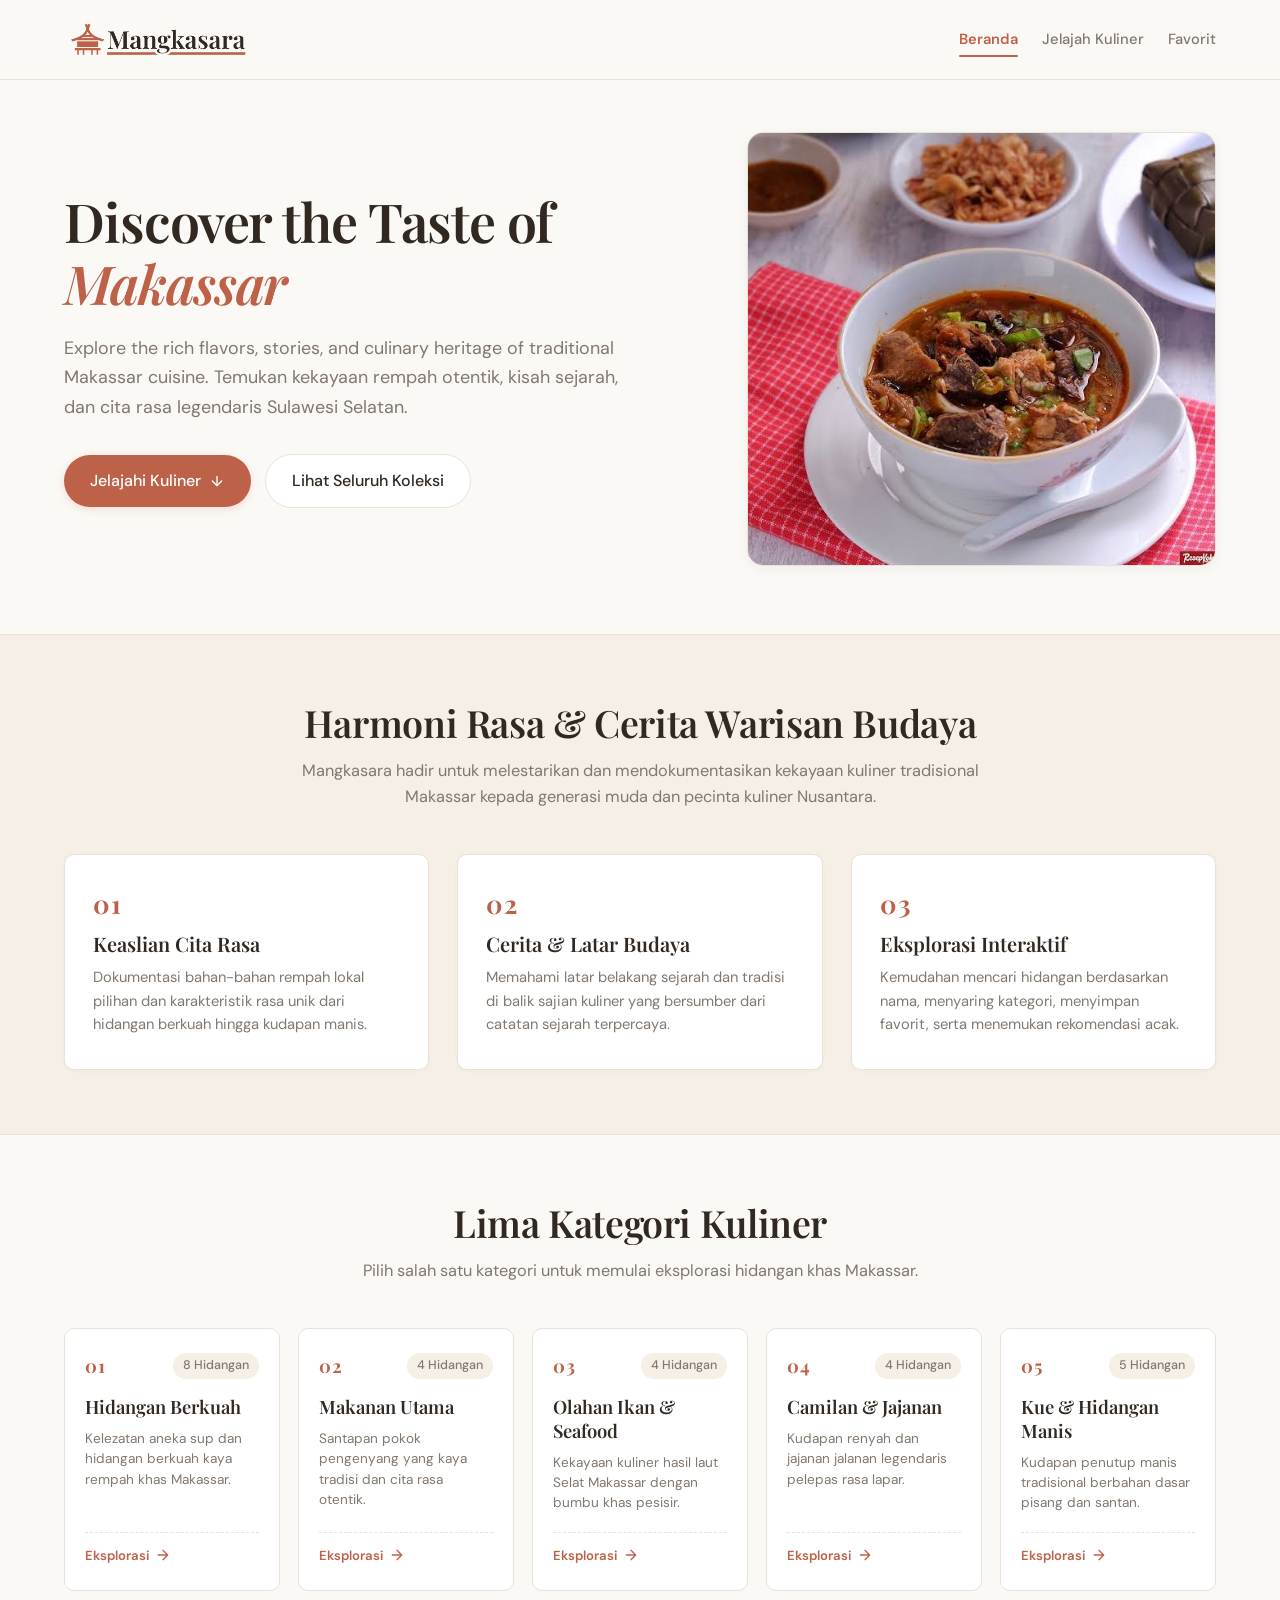
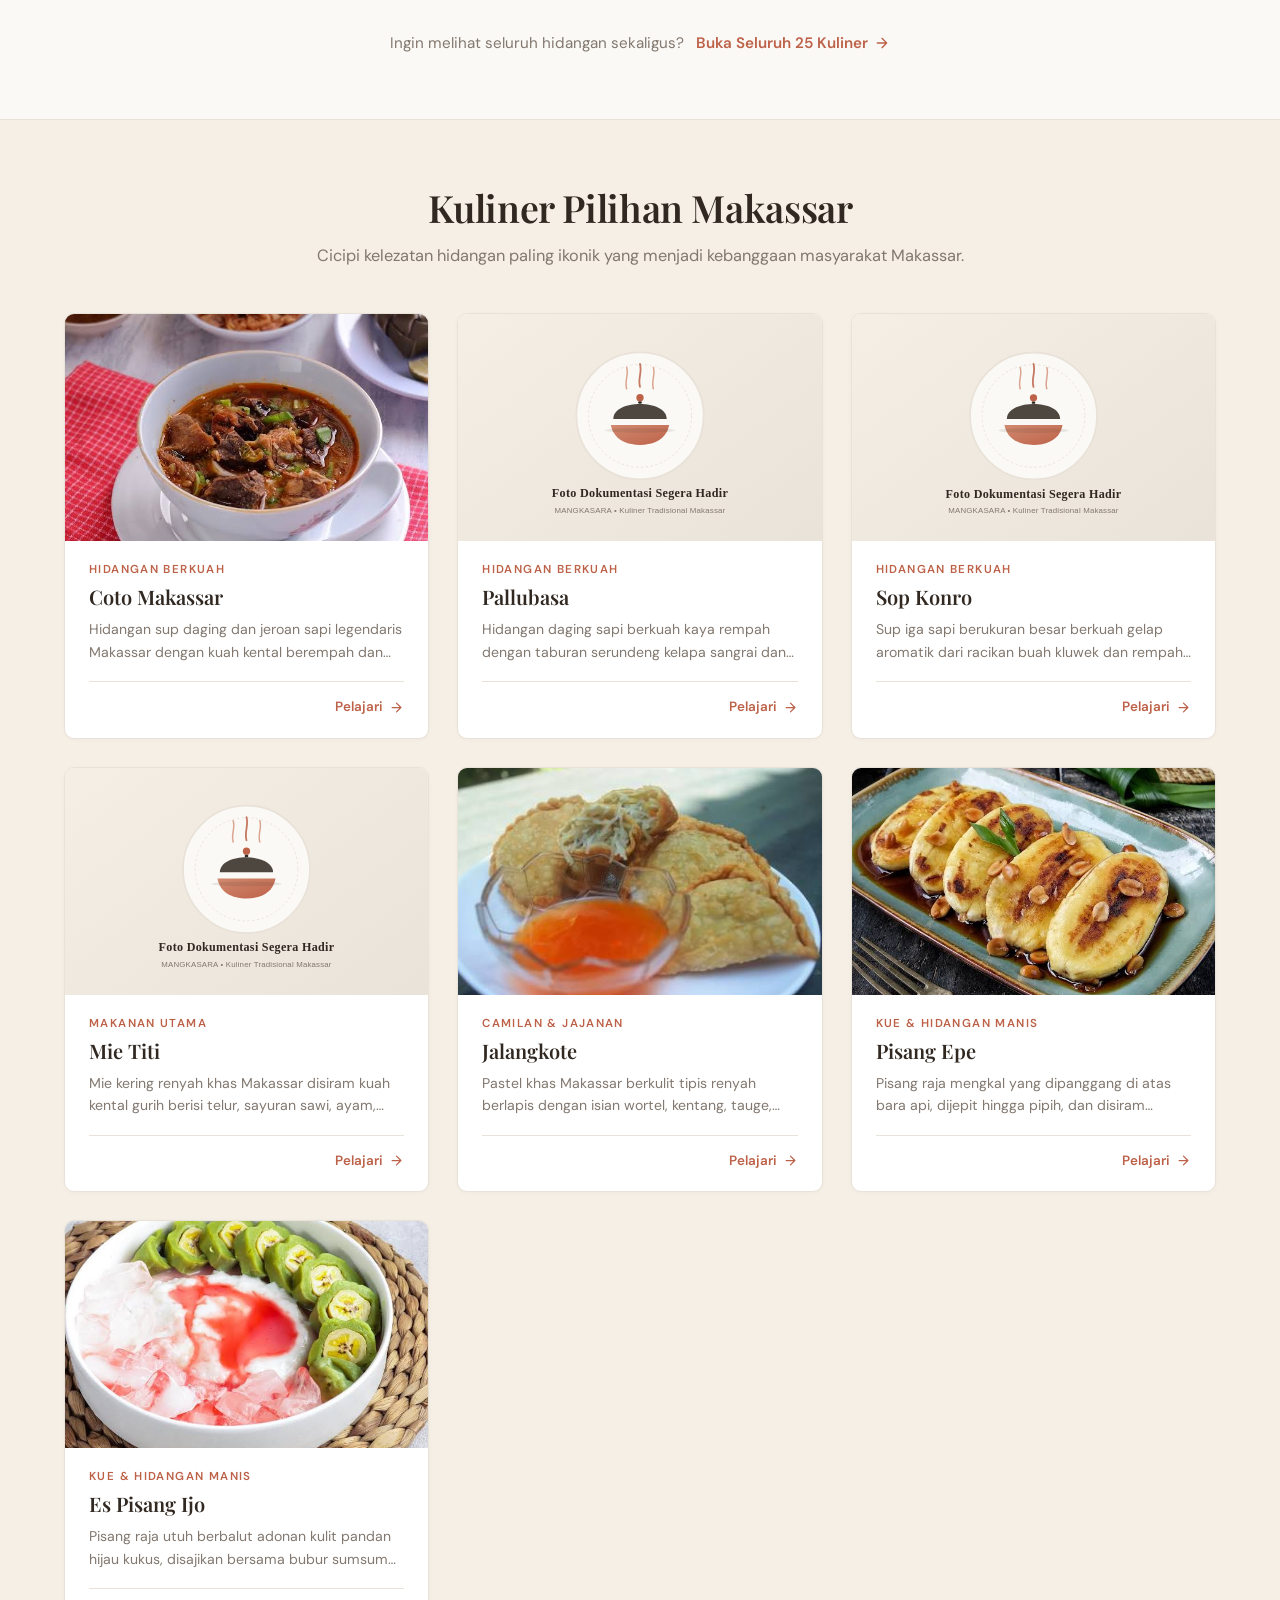
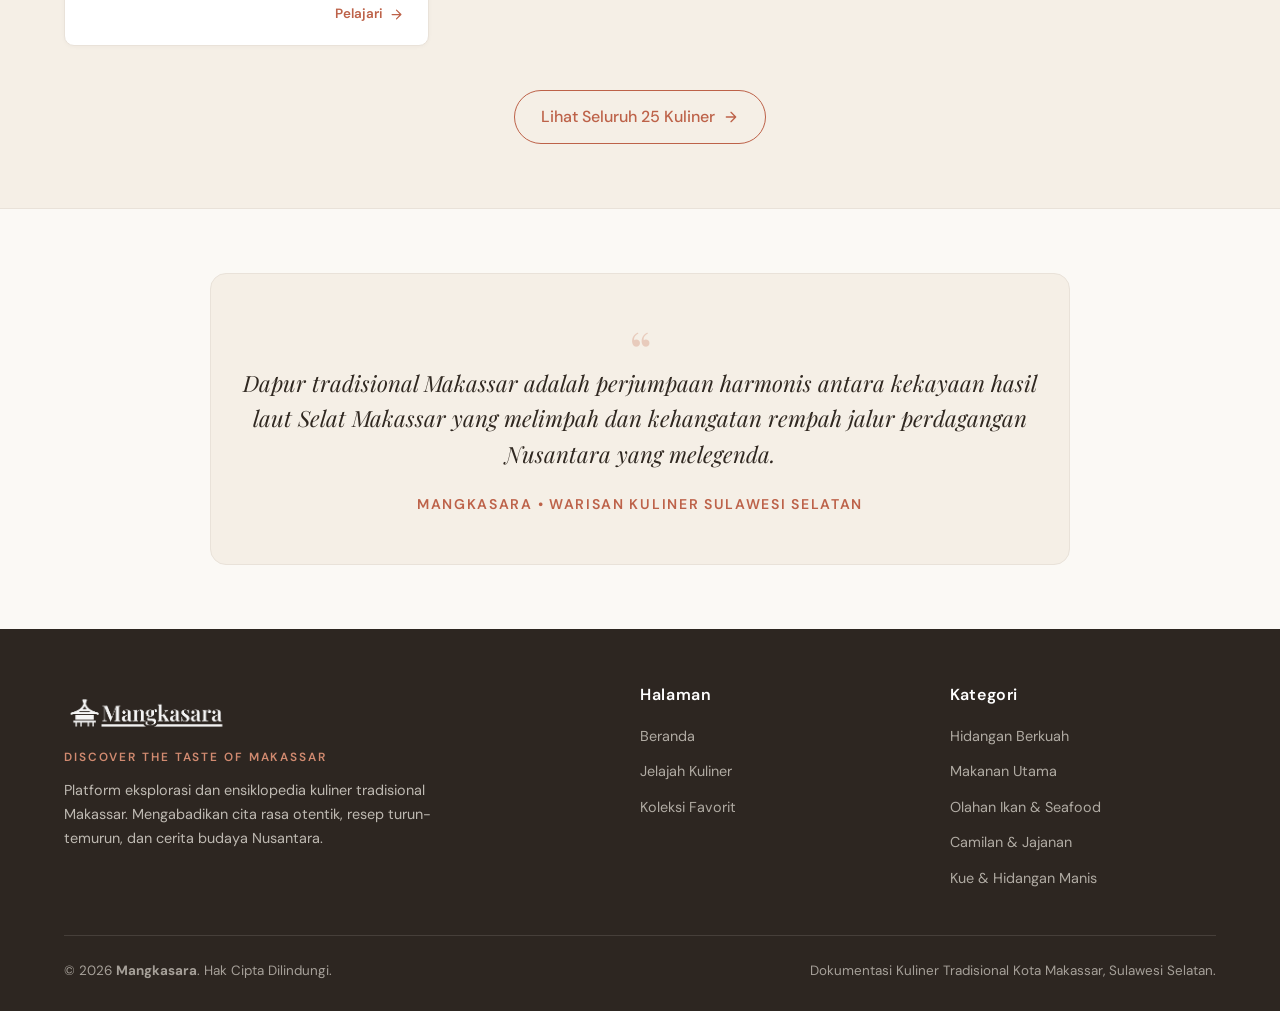
==== commit d6e36103: "Fix Favicon & Responsive" ====
--- a/index.html
+++ b/index.html
@@ -9,7 +9,8 @@
   <title>Mangkasara — Discover the Taste of Makassar</title>
 
   <!-- Favicon & Identitas Dokumen -->
-  <link rel="icon" type="image/png" href="assets/logo-1.png" />
+  <link rel="icon" type="image/png" href="assets/favicon.png" />
+  <link rel="apple-touch-icon" href="assets/favicon.png" />
 
   <!-- Stylesheet Proyek Mangkasara -->
   <link rel="stylesheet" href="css/style.css" />
--- a/css/components.css
+++ b/css/components.css
@@ -719,6 +719,26 @@
   align-items: center;
   gap: 8px;
   flex-wrap: wrap;
+  scrollbar-width: thin;
+  scrollbar-color: var(--color-primary-soft) var(--color-section);
+}
+
+.category-pills-list::-webkit-scrollbar {
+  height: 5px;
+}
+
+.category-pills-list::-webkit-scrollbar-track {
+  background: var(--color-section);
+  border-radius: var(--radius-full);
+}
+
+.category-pills-list::-webkit-scrollbar-thumb {
+  background: var(--color-primary-soft);
+  border-radius: var(--radius-full);
+}
+
+.category-pills-list::-webkit-scrollbar-thumb:hover {
+  background: var(--color-primary);
 }
 
 .btn-category-pill {
@@ -840,6 +860,7 @@
   transform: scale(0.96);
   transition: transform var(--transition-normal);
   position: relative;
+  background-clip: padding-box;
 }
 
 .modal-backdrop.is-open .modal-dialog {
@@ -855,6 +876,9 @@
   border-radius: var(--radius-full);
   background-color: rgba(255, 255, 255, 0.9);
   color: var(--color-text);
+  border: none;
+  outline: none;
+  cursor: pointer;
   display: flex;
   align-items: center;
   justify-content: center;
@@ -870,17 +894,23 @@
 }
 
 .modal-media {
-  width: 100%;
+  width: calc(100% + 2px);
+  margin: -1px -1px 0 -1px;
   aspect-ratio: 16 / 10;
   background-color: var(--color-section);
   position: relative;
   overflow: hidden;
+  border-top-left-radius: var(--radius-lg);
+  border-top-right-radius: var(--radius-lg);
 }
 
 .modal-image {
   width: 100%;
   height: 100%;
   object-fit: cover;
+  display: block;
+  border-top-left-radius: inherit;
+  border-top-right-radius: inherit;
 }
 
 .modal-body {
@@ -1114,6 +1144,70 @@
   color: var(--color-primary);
   margin-bottom: 10px;
   font-size: 1.25rem;
+}
+
+/* -------------------------------------------------------------------------- */
+/* CARA PEMBUATAN / LANGKAH PEMBUATAN TRADISIONAL                             */
+/* -------------------------------------------------------------------------- */
+.preparation-steps-list {
+  display: flex;
+  flex-direction: column;
+  gap: 14px;
+  list-style: none;
+  padding: 0;
+  margin: 0;
+}
+
+.preparation-step-item {
+  display: flex;
+  align-items: flex-start;
+  gap: 16px;
+  padding: 16px 20px;
+  background-color: var(--color-bg);
+  border: 1px solid var(--color-border);
+  border-radius: var(--radius-md);
+  transition: border-color var(--transition-fast), box-shadow var(--transition-fast);
+}
+
+.preparation-step-item:hover {
+  border-color: var(--color-primary-soft);
+  box-shadow: var(--shadow-subtle);
+}
+
+.step-number {
+  display: inline-flex;
+  align-items: center;
+  justify-content: center;
+  width: 32px;
+  height: 32px;
+  border-radius: var(--radius-full);
+  background-color: rgba(189, 98, 73, 0.1);
+  color: var(--color-primary);
+  font-family: var(--font-serif);
+  font-size: 1rem;
+  font-weight: 700;
+  flex-shrink: 0;
+  margin-top: 2px;
+}
+
+.step-text {
+  font-size: 0.95rem;
+  color: var(--color-text);
+  line-height: 1.65;
+  margin: 0;
+  flex: 1;
+}
+
+.preparation-empty-note {
+  font-size: 0.92rem;
+  color: var(--color-muted);
+  font-style: italic;
+  margin: 0;
+  padding: 16px 20px;
+  background-color: var(--color-bg);
+  border: 1px dashed var(--color-border);
+  border-radius: var(--radius-md);
+  line-height: 1.6;
 }
 
 .detail-sidebar {
@@ -1389,13 +1483,16 @@
 
 .footer-links a {
   font-size: 0.9rem;
-  color: rgba(247, 242, 234, 0.75);
-  transition: color var(--transition-fast);
+  color: rgba(247, 242, 234, 0.65);
+  text-decoration: none;
+  display: inline-block;
+  transform: translateX(0);
+  transition: color 0.25s ease, transform 0.25s ease;
 }
 
 .footer-links a:hover {
   color: #FFFFFF;
-  padding-left: 3px;
+  transform: translateX(3px);
 }
 
 .footer-bottom {
--- a/css/responsive.css
+++ b/css/responsive.css
@@ -109,10 +109,12 @@
     Navigasi Mobile Dropdown:
     Panel muncul tepat di bawah navbar secara horizontal spanning full-width,
     bukan sliding drawer samping dan tanpa backdrop hitam.
+    top: 100% menempatkan dropdown tepat di bawah header terlepas dari
+    tinggi header yang bervariasi di setiap breakpoint.
   */
   .nav-menu {
     position: absolute;
-    top: var(--header-height);
+    top: 100%;
     left: 0;
     right: 0;
     width: 100%;
@@ -120,7 +122,7 @@
     background-color: #FBF9F5;
     border-bottom: 1px solid var(--color-border);
     box-shadow: 0 10px 24px rgba(48, 40, 33, 0.08);
-    padding: 12px 24px 18px;
+    padding: 8px 24px 16px;
     z-index: 99;
     flex-direction: column;
     align-items: stretch;
@@ -212,9 +214,11 @@
   .category-pills-list {
     width: 100%;
     overflow-x: auto;
+    overflow-y: hidden;
     flex-wrap: nowrap;
-    padding-bottom: 6px;
+    padding-bottom: 8px;
     -webkit-overflow-scrolling: touch;
+    touch-action: pan-x;
   }
 
   .btn-category-pill {
@@ -226,6 +230,21 @@
     padding: 24px 20px;
   }
 
+  .preparation-step-item {
+    gap: 12px;
+    padding: 12px 14px;
+  }
+
+  .step-number {
+    width: 28px;
+    height: 28px;
+    font-size: 0.9rem;
+  }
+
+  .step-text {
+    font-size: 0.88rem;
+  }
+
   /* Modal Mobile */
   .modal-dialog {
     margin: 16px;
